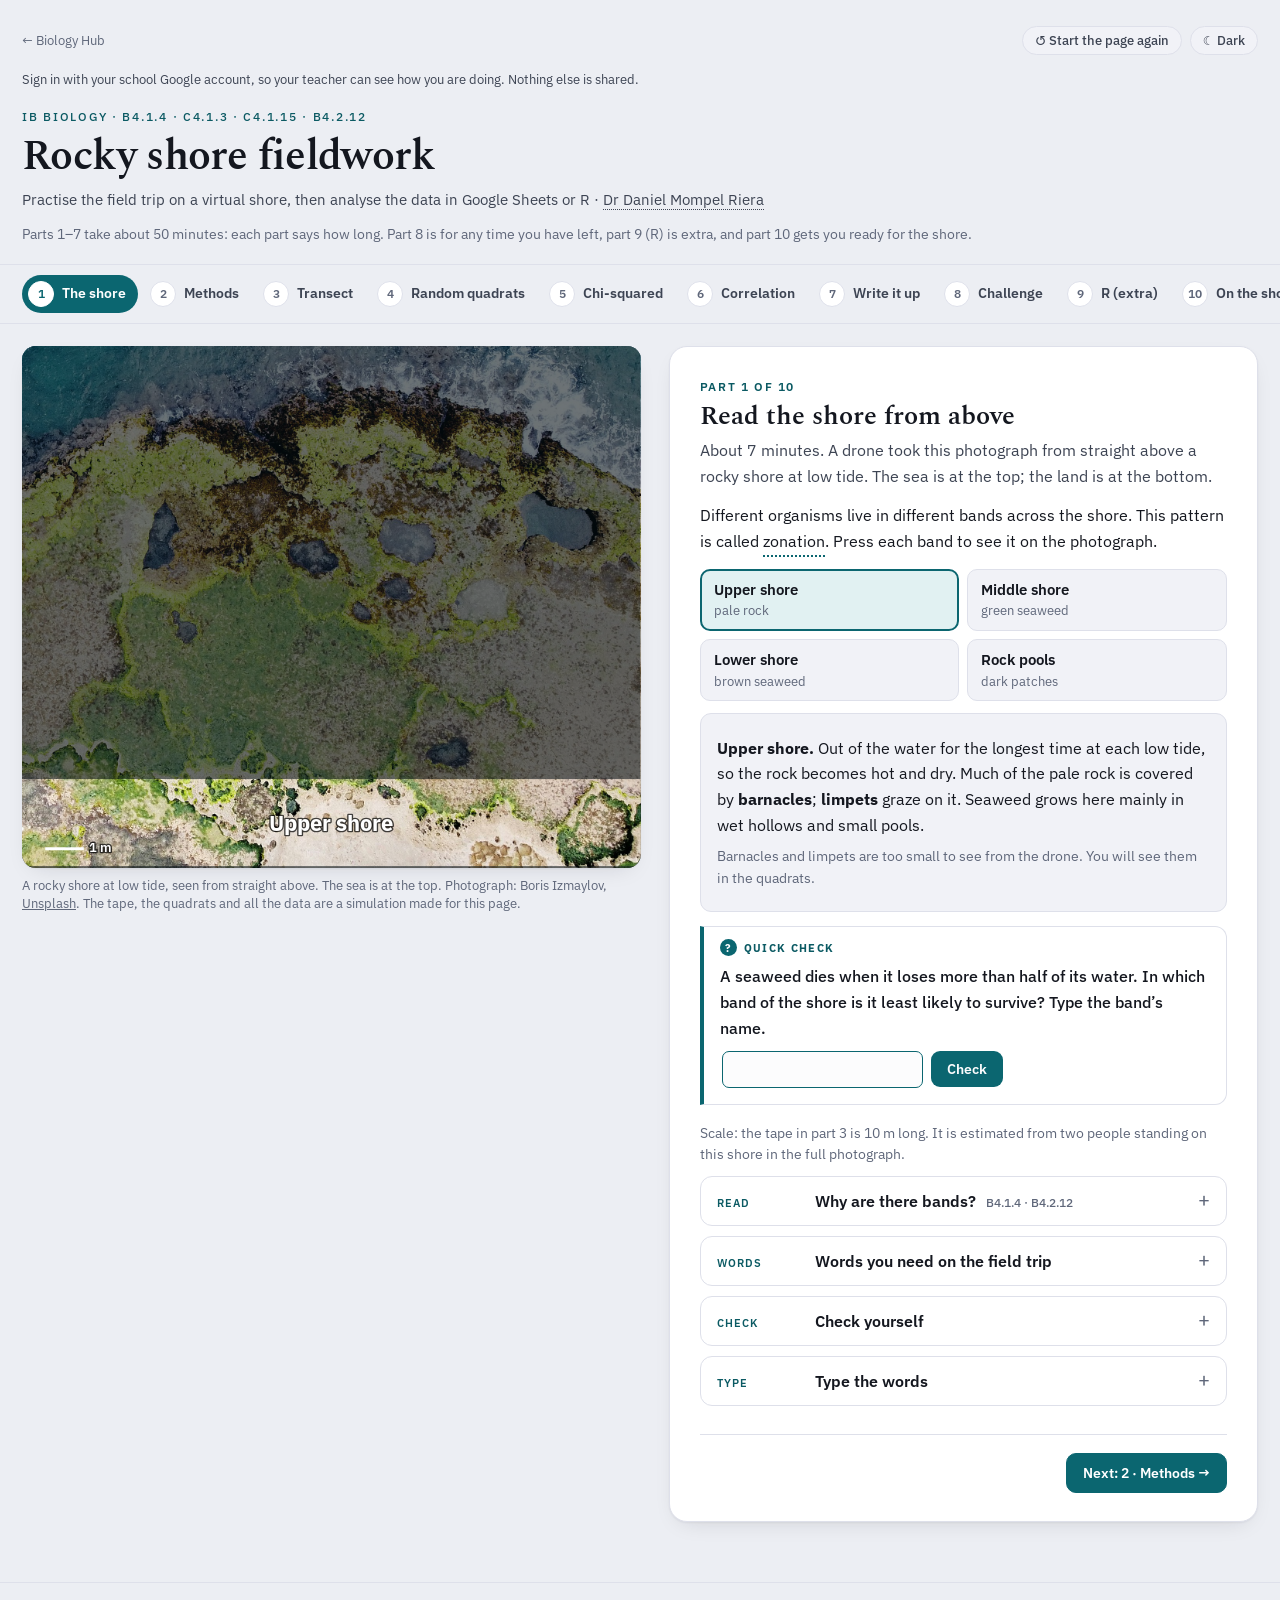
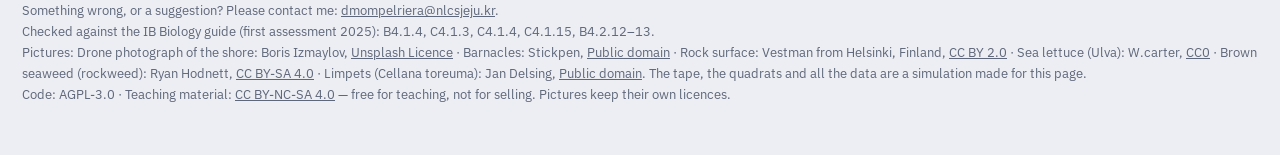
==== index.html @ 5e7e1122 "The laptop layout: part tabs on top, a quick check after each piece of theory, every part's results " ====
<!doctype html>
<html lang="en">
<head>
<meta charset="utf-8">
<meta name="viewport" content="width=device-width, initial-scale=1">
<meta name="author" content="Dr Daniel Mompel Riera">
<meta name="description" content="Rocky shore fieldwork for IB Biology: transects, quadrats, percentage cover, chi-squared and correlation, practised on a virtual shore, then done in Google Sheets or R.">
<title>Rocky shore fieldwork · IB Biology</title>
<link rel="preconnect" href="https://fonts.googleapis.com">
<link rel="preconnect" href="https://fonts.gstatic.com" crossorigin>
<link rel="stylesheet" href="https://fonts.googleapis.com/css2?family=IBM+Plex+Mono:wght@400;500&family=IBM+Plex+Sans:wght@400;500;600;700&family=Spectral:ital,wght@0,600;1,400&display=swap">
<link rel="stylesheet" href="css/app.css?v=22">
<!-- Bright or dark: the reader's choice for the whole site (biology.theme), else the computer's setting. Set before
     the first paint so the page never flashes the other version. -->
<script>(function () { try { var t = localStorage.getItem('biology.theme'); if (t === 'light' || t === 'dark') document.documentElement.setAttribute('data-theme', t); } catch (e) {} })();</script>
</head>
<body>
<div class="top">
  <div class="upbar"><a class="up" href="https://nlcsbiology.com/biology-hub/">← Biology Hub</a><span class="upbtns"><button class="themebtn" id="btnRestart" type="button" aria-label="Start the whole page again">↺ Start <span class="lg">the page </span>again</button><button class="themebtn" id="btnTheme" type="button" hidden></button></span></div>
  <div class="lessonbar" id="lessonBar" hidden></div>
  <div class="eyebrow">IB Biology · B4.1.4 · C4.1.3 · C4.1.15 · B4.2.12</div>
  <h1>Rocky shore fieldwork</h1>
  <p class="by">Practise the field trip on a virtual shore, then analyse the data in Google Sheets or R · <a class="by-me" href="https://github.com/Mompel226" target="_blank" rel="noopener">Dr Daniel Mompel Riera</a></p>
  <p class="note">Parts 1–7 take about 50 minutes: each part says how long. Part 8 is for any time you have left, part 9 (R) is extra, and part 10 gets you ready for the shore.</p>
</div>

<nav class="partbar" id="partbar" aria-label="Parts of the practical">
  <div class="tabs" role="tablist">
    <button role="tab" id="tab-1" aria-controls="part-1" aria-selected="true"><span class="n">1</span>The shore</button>
    <button role="tab" id="tab-2" aria-controls="part-2" aria-selected="false"><span class="n">2</span>Methods</button>
    <button role="tab" id="tab-3" aria-controls="part-3" aria-selected="false"><span class="n">3</span>Transect</button>
    <button role="tab" id="tab-4" aria-controls="part-4" aria-selected="false"><span class="n">4</span>Random quadrats</button>
    <button role="tab" id="tab-5" aria-controls="part-5" aria-selected="false"><span class="n">5</span>Chi-squared</button>
    <button role="tab" id="tab-6" aria-controls="part-6" aria-selected="false"><span class="n">6</span>Correlation</button>
    <button role="tab" id="tab-7" aria-controls="part-7" aria-selected="false"><span class="n">7</span>Write it up</button>
    <button role="tab" id="tab-8" aria-controls="part-8" aria-selected="false"><span class="n">8</span>Challenge</button>
    <button role="tab" id="tab-9" aria-controls="part-9" aria-selected="false"><span class="n">9</span>R (extra)</button>
    <button role="tab" id="tab-10" aria-controls="part-10" aria-selected="false"><span class="n">10</span>On the shore</button>
  </div>
</nav>

<div class="layout">
  <figure class="stage">
    <div class="photo" id="photo">
      <img src="img/shore.jpg" width="1600" height="1350" alt="A rocky shore at low tide photographed from straight above by a drone. The sea is at the top. Below it, a band of brown and bright green seaweed with dark rock pools, then a wide area of green seaweed and pale rock, then pale rock with small pools at the bottom.">
      <svg class="ov" id="ov" viewBox="0 0 1600 1350" aria-hidden="false" role="group" aria-label="Drawing on the photograph"></svg>
    </div>
    <figcaption id="cap">A rocky shore at low tide, seen from straight above. The sea is at the top. Photograph: Boris Izmaylov, <a href="https://unsplash.com/photos/vibrant-blue-ocean-meets-a-rocky-moss-covered-coastline-UFHcOip6GJA" target="_blank" rel="noopener">Unsplash</a>. The tape, the quadrats and all the data are a simulation made for this page.</figcaption>
  </figure>

  <main class="panel" id="panel">

    <!-- 1 ------------------------------------------------------------------ -->
    <section class="part open" id="part-1" role="tabpanel" aria-labelledby="tab-1" data-mode="zones" data-pin>
      <h2>Read the shore from above</h2>
      <p class="sub">About 7 minutes. A drone took this photograph from straight above a rocky shore at low tide. The sea is at the top; the land is at the bottom.</p>
      <p>Different organisms live in different bands across the shore. This pattern is called <button class="term" data-t="zonation">zonation</button>. Press each band to see it on the photograph.</p>
      <div class="choices" id="zone-choices">
        <button data-zone="upper" aria-pressed="true">Upper shore<small>pale rock</small></button>
        <button data-zone="middle" aria-pressed="false">Middle shore<small>green seaweed</small></button>
        <button data-zone="lower" aria-pressed="false">Lower shore<small>brown seaweed</small></button>
        <button data-zone="pools" aria-pressed="false">Rock pools<small>dark patches</small></button>
      </div>
      <div class="box choice-text" id="zone-text" aria-live="polite"></div>
      <div data-qc="p1-qc-1"></div>

      <p class="note">Scale: the tape in part 3 is 10 m long. It is estimated from two people standing on this shore in the full photograph.</p>

      <details class="fold"><summary><span class="fk">Read</span><span class="ft">Why are there bands? <small>B4.1.4 · B4.2.12</small></span></summary><div class="fold-in">
        <p>Each species has a <button class="term" data-t="tolerance">range of tolerance</button> for each <button class="term" data-t="abiotic">abiotic variable</button>. On a shore the main abiotic variable is the time out of the water. Higher on the shore, the rock is out of the water for longer at each low tide, so it becomes <u>hotter and drier</u>.</p>
        <p>The <u>upper limit</u> of a species on the shore is often set by an abiotic variable, such as drying out (desiccation). Its <u>lower limit</u> is often set by <button class="term" data-t="biotic">biotic interactions</button>: <button class="term" data-t="competition">interspecific competition</button>, grazing or predation.</p>
        <p>So the band where a species lives shows its <button class="term" data-t="realized">realized niche</button>. With no competitors, grazers or predators it could often live in a wider band: its <button class="term" data-t="fundamental">fundamental niche</button>. In a famous experiment on a Scottish shore, Connell (1961) removed one barnacle species (<i>Balanus</i>); another barnacle (<i>Chthamalus</i>) then lived lower on the shore than before.</p>
        <div data-qc="p1-qc-2"></div>
      </div></details>
      <details class="fold"><summary><span class="fk">Words</span><span class="ft">Words you need on the field trip</span></summary><div class="fold-in">
        <p class="note">Press a word to open its meaning.</p>
      <div class="words">
        <button class="term" data-t="transect">transect</button>
        <button class="term" data-t="quadrat">quadrat</button>
        <button class="term" data-t="sessile">sessile</button>
        <button class="term" data-t="motile">motile</button>
        <button class="term" data-t="cover">percentage cover</button>
        <button class="term" data-t="abundance">abundance</button>
        <button class="term" data-t="abiotic">abiotic variable</button>
        <button class="term" data-t="biotic">biotic interaction</button>
        <button class="term" data-t="tolerance">range of tolerance</button>
        <button class="term" data-t="zonation">zonation</button>
        <button class="term" data-t="fundamental">fundamental niche</button>
        <button class="term" data-t="realized">realized niche</button>
        <button class="term" data-t="competition">interspecific competition</button>
        <button class="term" data-t="association">association</button>
        <button class="term" data-t="correlation">correlation</button>
        <button class="term" data-t="null">null hypothesis</button>
        <button class="term" data-t="gradient">gradient</button>
        <button class="term" data-t="bias">bias</button>
        <button class="term" data-t="significant">significant</button>
        <button class="term" data-t="critical">critical value</button>
        <button class="term" data-t="sd">standard deviation</button>
        <button class="term" data-t="density">density</button>
        <button class="term" data-t="exclusion">competitive exclusion</button>
      </div>
      </div></details>
      <details class="fold"><summary><span class="fk">Check</span><span class="ft">Check yourself</span></summary><div class="fold-in">
        <div class="quiz" data-quiz="q1"></div>
      </div></details>
      <details class="fold"><summary><span class="fk">Type</span><span class="ft">Type the words</span></summary><div class="fold-in">
        <div class="practice" data-p="match1"></div>
      </div></details>
    </section>

    <!-- 2 ------------------------------------------------------------------ -->
    <section class="part" id="part-2" role="tabpanel" aria-labelledby="tab-2" data-mode="method" data-pin>
      <h2>Choose a sampling method</h2>
      <p class="sub">About 7 minutes. You cannot count every organism on a shore, so you take samples. Press each method to see it on the photograph.</p>
      <div class="choices" id="method-choices">
        <button data-m="line" aria-pressed="true">Line transect<small>a tape, points along it</small></button>
        <button data-m="cont" aria-pressed="false">Belt transect: continuous<small>quadrats side by side</small></button>
        <button data-m="inter" aria-pressed="false">Belt transect: interrupted<small>a quadrat every 1 m</small></button>
        <button data-m="random" aria-pressed="false">Random quadrats<small>random positions in one area</small></button>
      </div>
      <div class="box choice-text" id="method-text" aria-live="polite"></div>
      <div data-qc="p2-qc-1"></div>

      <details class="fold"><summary><span class="fk">Read</span><span class="ft">Transect or random quadrats?</span></summary><div class="fold-in">
        <p><b>Along a <button class="term" data-t="gradient">gradient</button></b> (from the sea to the land, conditions change): use a <u>transect</u>. This is systematic sampling: the positions follow a rule.</p>
        <p><b>Inside one zone</b> (conditions about the same everywhere): use <u>random quadrats</u>. Random positions avoid <button class="term" data-t="bias">bias</button>: you do not choose the "interesting" spots.</p>
      </div></details>
      <details class="fold"><summary><span class="fk">Read</span><span class="ft">Which organisms can you sample with a quadrat?</span></summary><div class="fold-in">
        <p>Quadrats work for <button class="term" data-t="sessile">sessile</button> organisms, which stay fixed to the rock: barnacles and seaweeds. They also work for slow-moving animals at low tide: limpets clamp to the rock until the sea returns.</p>
        <p>Crabs, shrimps and fish move away from you. Estimate the size of a population of <button class="term" data-t="motile">motile</button> animals with capture–mark–release–recapture and the Lincoln index (C4.1.4).</p>
        <div data-qc="p2-qc-2"></div>
      </div></details>
      <details class="fold"><summary><span class="fk">Read</span><span class="ft">Percentage cover or a count?</span></summary><div class="fold-in">
        <p><b><button class="term" data-t="cover">Percentage cover</button></b>: for organisms you cannot count one by one, such as a sheet of seaweed or a crowd of barnacles.</p>
        <p><b>A count</b> (the <button class="term" data-t="abundance">abundance</button>): for individuals you can see separately, such as limpets.</p>
        <p class="note">Some field guides use the ACFOR scale (abundant, common, frequent, occasional, rare). These are ranks, not measurements.</p>
      </div></details>
      <details class="fold"><summary><span class="fk">Check</span><span class="ft">Check yourself</span></summary><div class="fold-in">
        <div class="quiz" data-quiz="q2"></div>
      </div></details>
      <details class="fold"><summary><span class="fk">Type</span><span class="ft">Fill the gaps</span></summary><div class="fold-in">
        <div class="practice" data-p="gap2"></div>
      </div></details>
    </section>

    <!-- 3 ------------------------------------------------------------------ -->
    <section class="part" id="part-3" role="tabpanel" aria-labelledby="tab-3" data-mode="transect" data-pin>
      <h2>Record the transect</h2>
      <p class="sub">About 10 minutes. An interrupted belt transect: 11 quadrats, 1 m apart, from the top of the shore (0 m) to near the sea (10 m). <u>Estimate at least four quadrats yourself</u> (for example 0, 3, 7 and 10 m), then press <b>Fill the empty rows with our counts</b>.</p>
      <ol>
        <li>Press a quadrat's number: beside the yellow tape on the photograph, or in the row below. Its quadrat opens.</li>
        <li>Estimate the percentage cover of each species. The quadrat is 0.5 m × 0.5 m and divided into 100 small squares. <u>Count the squares that are at least half covered</u>: each one is 1 %.</li>
        <li>Press <b>Lift the seaweed</b>. Barnacles and limpets often live under seaweed. Estimate the barnacle cover and count the limpets with the seaweed lifted.</li>
        <li>The rock temperature is read from a temperature probe on the rock.</li>
      </ol>
      <div data-qc="p3-qc-1"></div>
      <div class="qpick" id="t-pick" role="group" aria-label="Open a quadrat"></div>
      <div class="box amber">
        <div class="k">Two things that surprise people</div>
        <p>The covers in one quadrat can add up to <u>more than 100 %</u>: seaweed lies on top of barnacles.</p>
        <p>Two people estimating the same quadrat often differ by 5–10 %. On the shore, the same person should estimate the cover in every quadrat, so that the estimates are consistent.</p>
      </div>
      <div data-qc="p3-qc-2"></div>
      <div class="tablewrap"><table class="data" id="t-table"></table></div>
      <button class="btn" id="t-copy">Copy the table for Google Sheets</button>
      <button class="btn ghost" id="t-csv">Download as CSV</button>
      <button class="btn ghost" id="t-fill">Fill the empty rows with our counts</button>
      <button class="btn ghost" id="t-clear">Clear my data</button>
      <p class="note" id="t-msg" aria-live="polite"></p>
      <p class="note">Your entries stay in this browser only. Nothing is sent anywhere.</p>
    </section>

    <!-- 4 ------------------------------------------------------------------ -->
    <section class="part" id="part-4" role="tabpanel" aria-labelledby="tab-4" data-mode="random" data-pin>
      <h2>Random quadrats in one area</h2>
      <p class="sub">About 5 minutes. The red square on the photograph is a 5 m × 5 m area inside the middle shore. Sample it with 30 random quadrats, and record whether limpets and sea lettuce are present in each one. <u>Record at least ten yourself</u>, then press <b>Fill the rest with our records</b>.</p>
      <div class="box">
        <div class="k">How to choose a random position</div>
        <p>The area is a grid of 10 × 10 squares, each 0.5 m × 0.5 m. Two random numbers from 0 to 9 give one square: the first counts across, the second counts down. In Google Sheets, <kbd>=RANDBETWEEN(0,9)</kbd> gives a random whole number from 0 to 9. If a square appears twice, or more than half of it is in a rock pool, take new numbers.</p>
      </div>
      <div data-qc="p4-qc-1"></div>
      <p><button class="btn" id="r-next">Next random quadrat</button> <button class="btn ghost" id="r-fill">Fill the rest with our records</button> <button class="btn ghost" id="r-clear">Start again</button></p>
      <p id="r-status" aria-live="polite"></p>
      <h3>Number of quadrats in each group</h3>
      <div class="tablewrap"><table class="data" id="r-two"></table></div>
      <p class="note">For chi-squared you only need to know whether each species is in the quadrat or not. Present and absent are categories, so the test counts categories: it is not about how many limpets there are.</p>
      <button class="btn ghost" id="r-csv">Download all 30 quadrats as CSV</button>
      <details class="box"><summary>All the quadrats you have recorded</summary><div class="tablewrap"><table class="data" id="r-table"></table></div></details>
    </section>

    <!-- 5 ------------------------------------------------------------------ -->
    <section class="part" id="part-5" role="tabpanel" aria-labelledby="tab-5" data-mode="chi" data-pin>
      <h2>Test for an association: chi-squared</h2>
      <p class="sub">About 7 minutes. C4.1.15 · Are limpets and sea lettuce found together more often, or less often, than chance would give?</p>
      <p class="note" id="c-source"></p>
      <div class="catkey" id="c-key" aria-label="Colours on the photograph"></div>
      <div class="steps" id="c-steps"></div>
      <div class="stepbody" id="c-body" aria-live="polite"></div>
      <p><button class="btn ghost" id="c-prev">Back</button> <button class="btn" id="c-next">Next step</button></p>
    </section>

    <!-- 6 ------------------------------------------------------------------ -->
    <section class="part" id="part-6" role="tabpanel" aria-labelledby="tab-6" data-mode="corr" data-pin>
      <h2>Correlate a species with an abiotic variable</h2>
      <p class="sub">About 7 minutes. B4.1.4 · Does the percentage cover of a species change with the rock temperature along the transect?</p>
      <p class="note" id="k-source"></p>
      <div class="choices" id="k-choices">
        <button data-sp="barn" aria-pressed="true">Barnacles</button>
        <button data-sp="brown" aria-pressed="false">Brown seaweed</button>
        <button data-sp="green" aria-pressed="false">Sea lettuce</button>
        <button data-sp="limp" aria-pressed="false">Limpets</button>
      </div>
      <svg class="chart" id="k-chart" viewBox="0 0 560 340" role="img" aria-label="Scatter graph"></svg>
      <div class="box" id="k-text" aria-live="polite"></div>
      <div data-qc="p6-qc-1"></div>
      <h3>The whole transect: a kite diagram</h3>
      <svg class="chart" id="kite" viewBox="0 0 560 300" role="img" aria-label="Kite diagram of the transect"></svg>
      <p class="note">The width of each kite at a distance shows the percentage cover there. The bar at the right shows 100&nbsp;%.</p>
      <div data-qc="p6-qc-2"></div>
      <details class="fold"><summary><span class="fk">Sheets</span><span class="ft">Do it in Google Sheets</span></summary><div class="fold-in">
        <ol>
          <li>Paste your transect table (part 3, <b>Copy the table for Google Sheets</b>) into cell A1 of a new sheet.</li>
          <li>Select the temperature column and one species column. Hold <kbd>Ctrl</kbd> (<kbd>⌘</kbd> on a Mac) to select two columns that are not next to each other.</li>
          <li><b>Insert ▸ Chart</b>. In the Chart editor, <b>Setup ▸ Chart type ▸ Scatter chart</b>. The abiotic variable must be on the x-axis.</li>
          <li><b>Customise ▸ Series</b>: tick <b>Trendline</b>, set <b>Label</b> to <b>Use equation</b>, and tick <b>Show R²</b>.</li>
          <li>In an empty cell type <kbd>=CORREL(B2:B12, C2:C12)</kbd>. Change the ranges to your two columns. This gives Pearson's r.</li>
          <li>Compare the size of r (ignore the sign) with the critical value for your number of quadrats in the table below.</li>
        </ol>
        <p class="note">If your Google account is in Korean, the menus are in Korean: 삽입 ▸ 차트; 차트 유형 ▸ 분산형 차트; 맞춤설정 ▸ 계열 ▸ 추세선. The function names (CORREL, CHISQ.TEST) stay in English.</p>
      </div></details>
      <details class="fold"><summary><span class="fk">Table</span><span class="ft">Critical values of Pearson's r</span></summary><div class="fold-in">
      <div class="tablewrap"><table class="data" id="crit-r"></table></div>
      <p class="note">Critical values of Pearson's r at p = 0.05 (two-tailed). If your r is further from 0 than the critical value, the correlation is significant.</p>
      </div></details>
    </section>

    <!-- 7 ------------------------------------------------------------------ -->
    <section class="part" id="part-7" role="tabpanel" aria-labelledby="tab-7" data-mode="write">
      <h2>Write about your data</h2>
      <p class="sub">About 10 minutes. Exam answers about data use the same sentence patterns again and again. Type the missing word or number in each gap, then press <b>Check</b>. Spelling counts. The numbers come from your tables in parts 3 and 4.</p>
      <div class="practice" data-p="frames"></div>
      <div class="practice" data-p="write"></div>
      <details class="fold"><summary><span class="fk">Words</span><span class="ft">Useful words for data</span></summary><div class="fold-in">
        <ul>
          <li><b>Trend:</b> increases, decreases, rises steeply, falls gradually, stays constant, reaches a peak at …</li>
          <li><b>Strength:</b> a strong / moderate / weak positive / negative correlation; no correlation</li>
          <li><b>Comparing:</b> higher than, lower than, whereas, both, similarly, in contrast</li>
          <li><b>Evidence:</b> r = …, p &lt; 0.05, χ² = … (greater than the critical value of …)</li>
          <li><b>Careful claims:</b> suggests, may, is associated with, is correlated with (not "proves")</li>
        </ul>
      </div></details>
    </section>

    <!-- 8 ------------------------------------------------------------------ -->
    <section class="part" id="part-8" role="tabpanel" aria-labelledby="tab-8" data-mode="counts" data-pin>
      <h2>Challenge</h2>
      <p class="sub">For any time you have left, and for anyone who wants a harder challenge. Use a calculator or Google Sheets. Give numbers to the precision asked.</p>
      <p>On the shore, your team also counted the limpets in each of the 30 random quadrats:</p>
      <p class="formula" id="limp-list"></p>
      <div class="practice" data-p="challenge"></div>
    </section>

    <!-- 9 ------------------------------------------------------------------ -->
    <section class="part" id="part-9" role="tabpanel" aria-labelledby="tab-9" data-mode="transect">
      <h2>Extra: the same analysis in R</h2>
      <p class="sub">For when you have finished parts 1–8. R is the free program many biologists use for their data. Follow the steps in RStudio, or in your browser on Learn R.</p>
      <div class="box ib"><div class="k">No RStudio on your laptop?</div><p><a href="https://nlcsbiology.com/learn-r/ib.html">Learn R · Statistics in R</a> runs real R in your browser. Its chi-squared and correlation stages use the same commands as below.</p></div>
      <div class="practice" data-p="rsteps"></div>
      <div data-qc="p9-qc-1"></div>
      <a class="card" href="downloads/fieldwork.R" download><div class="t">fieldwork.R: every step in one file</div><div class="d">Save it in the same folder as your two CSV files (parts 3 and 4). In RStudio: Session ▸ Set Working Directory ▸ To Source File Location, then press Source. With no CSV files, it uses this page's data.</div></a>
    </section>

    <!-- 10 ----------------------------------------------------------------- -->
    <section class="part" id="part-10" role="tabpanel" aria-labelledby="tab-10" data-mode="transect">
      <h2>Get ready for the shore</h2>
      <p class="sub">Your teacher gives you real IB questions on transects and chi-squared to answer on paper, and then their IB mark scheme to mark your answers.</p>
      <a class="card" href="downloads/fieldwork-recording-sheet.docx" download><div class="t">The recording sheet (Word)</div><div class="d">For the shore: one row for each quadrat, with the time, the rock temperature and each species. Print it, or copy its columns into your notebook.</div></a>
      <a class="card" href="downloads/fieldwork-workbook.xlsx" download><div class="t">The workbook (opens in Google Sheets)</div><div class="d">Upload it to Google Drive and open it with Google Sheets. Yellow cells are for your data; chi-squared, r and R² are calculated for you, and every formula is shown so you can build it yourself.</div></a>
      <h3>On the shore, step by step</h3>
      <ol class="field">
        <li><b>Lay the tape.</b> Start where the first barnacles are, at the top of the shore: this is 0&nbsp;m. Lay the tape in a straight line down the shore, at right angles to the water’s edge.</li>
        <li><b>Start at the bottom.</b> At low tide, record the quadrat nearest the water first, then move up the shore. The rising tide covers the lower shore first.</li>
        <li><b>Place the quadrat.</b> Put one corner of the quadrat on the mark on the tape, always on the same side of the tape. Photograph it from straight above.</li>
        <li><b>Estimate the cover.</b> For each species, count the small squares that are at least half covered: each one is 1&nbsp;%. Then lift the seaweed gently, estimate the barnacle cover, count the limpets, and return the seaweed to its place.</li>
        <li><b>Measure the abiotic variable.</b> One person measures the rock temperature at every quadrat in one quick walk along the tape, so that all the readings are taken within about 10 minutes. Hold the probe on the rock for 30 seconds before you read it, and record the time.</li>
        <li><b>A species you do not know?</b> Photograph it and give it a working name, for example “red crust”. Use the same name all day, and identify it later.</li>
        <li><b>Random quadrats.</b> Lay two tapes at right angles along two edges of the area. Two random numbers give the distance along each tape.</li>
        <li><b>Before you leave the shore.</b> Check that every row of your sheet is complete. Your class pools its transects: several transects show how much the shore varies from place to place, so a conclusion about the whole shore is better supported.</li>
      </ol>
      <div data-qc="p10-qc-1"></div>
      <div data-qc="p10-qc-2"></div>
      <h3>Bring</h3>
      <ul class="check">
        <li>A tape measure (at least 10 m) and a 0.5 m × 0.5 m quadrat divided into 100 squares</li>
        <li>A temperature probe or thermometer, for the rock surface</li>
        <li>A pencil and the recording sheet in a plastic bag (paper gets wet), or a phone with Google Sheets</li>
        <li>A phone to photograph every quadrat: you can check your estimates later</li>
        <li>Shoes with a good grip, a hat, sun cream and water</li>
      </ul>
      <h3>Record</h3>
      <ul>
        <li>The distance along the tape for every quadrat, and the time.</li>
        <li>The percentage cover of each sessile species, and the number of limpets, with the seaweed lifted.</li>
        <li>The abiotic variable at every quadrat (rock temperature), with its unit. Measure every quadrat within a short time: the rock heats up during the low tide.</li>
        <li>Anything unusual: a rock pool, sand, a quadrat you could not reach.</li>
      </ul>
      <div class="box amber">
        <div class="k">Safety</div>
        <ul>
          <li>Check the tide time. Start as the tide goes out and finish before it comes back in.</li>
          <li>Wet rock and seaweed are slippery. Walk; do not run or jump between rocks.</li>
          <li>Never turn your back to the sea. Stay with your group and within sight of your teacher.</li>
        </ul>
      </div>
      <div class="box">
        <div class="k">Care for the shore</div>
        <p>Turn every rock back the way it was. Do not pull limpets off the rock: their muscle is easily damaged and they may not reattach. Leave every organism where you found it.</p>
      </div>
    </section>
  </main>
</div>

<dialog class="quad" id="quad" aria-labelledby="quad-title">
  <div class="quad-in">
    <div class="quad-img"><img id="quad-img" alt=""><span class="tag" id="quad-tag"></span></div>
    <div>
      <button class="close-x" id="quad-close" aria-label="Close">×</button>
      <h2 id="quad-title"></h2>
      <p class="note" id="quad-sub"></p>
      <p><button class="btn ghost" id="quad-lift" aria-pressed="false">Lift the seaweed</button></p>
      <form id="quad-form" autocomplete="off"></form>
      <p id="quad-msg" aria-live="polite"></p>
      <p><button class="btn" id="quad-check">Check</button> <button class="btn ghost" id="quad-nextq">Next quadrat</button></p>
    </div>
  </div>
</dialog>

<footer>
  Something wrong, or a suggestion? Please contact me: <a href="mailto:dmompelriera@nlcsjeju.kr">dmompelriera@nlcsjeju.kr</a>.<br>
  Checked against the IB Biology guide (first assessment 2025): B4.1.4, C4.1.3, C4.1.4, C4.1.15, B4.2.12–13.<br>
  Pictures: <span id="credits"></span>. The tape, the quadrats and all the data are a simulation made for this page.<br>
  Code: AGPL-3.0 · Teaching material: <a href="https://creativecommons.org/licenses/by-nc-sa/4.0/">CC BY-NC-SA 4.0</a> — free for teaching, not for selling. Pictures keep their own licences.
</footer>

<script src="https://accounts.google.com/gsi/client?hl=en-GB" async defer></script>
<script src="js/config.js?v=22"></script>
<script src="js/signin.js?v=22"></script>
<script src="js/lesson.js?v=22"></script>
<script src="js/shore-data.js?v=22"></script>
<script src="js/app.js?v=22"></script>
<script src="js/practice.js?v=22"></script>
</body>
</html>
---- css/app.css ----
/* Rocky shore fieldwork · IB Biology · the practical page.
   Colour tokens in both versions (bright and dark); nothing writes a colour of its own. */
:root{
  --ink:#14171F; --ink2:#3D4453; --ink3:#5F677A;
  --paper:#FCFCFD; --surface:#F1F2F7; --rule:#DEE0EA; --page:#ECEEF3; --sheet:#FFFFFF;
  --sea:#0B6670; --sea-soft:#E1F1F2; --sea-ink:#0B5A63;
  --amber:#8F5310; --amber-soft:#FDF3E3; --amber-edge:#E8B473;
  --ok:#1D7A45; --ok-soft:#E3F4EA; --bad:#B42318; --bad-soft:#FDECEA;
  --barn:#6B6B6B; --green:#3E8E1E; --brown:#8A5A12; --limp:#B4472A; --temp:#B42318;
  --ib:#2E3A8C; --ib-soft:#E7E9F7;
  --serif:Spectral,Georgia,serif;
  --sans:"IBM Plex Sans",ui-sans-serif,system-ui,sans-serif;
  --mono:"IBM Plex Mono",ui-monospace,Menlo,monospace;
  --shadow:0 1px 2px rgba(20,23,31,.05),0 8px 24px -12px rgba(20,23,31,.18);
  color-scheme:light;
}
@media (prefers-color-scheme:dark){
  :root:not([data-theme="light"]){
    --ink:#E9EBF2; --ink2:#B4BACB; --ink3:#9AA2B6;
    --paper:#111319; --surface:#1A1D26; --rule:#2C303C; --page:#0B0D12; --sheet:#151820;
    --sea:#5FC2C9; --sea-soft:#0F2A2D; --sea-ink:#8ED8DD;
    --amber:#E8B473; --amber-soft:#2A2114; --amber-edge:#7A5A2A;
    --ok:#5FD08F; --ok-soft:#10261A; --bad:#FF8A80; --bad-soft:#2B1312;
    --barn:#C9C9C9; --green:#8FD16B; --brown:#E0A95B; --limp:#F0957C; --temp:#FF8A80;
    --ib:#9EA9F0; --ib-soft:#1D2240;
    --shadow:0 1px 2px rgba(0,0,0,.4),0 8px 24px -12px rgba(0,0,0,.6);
    color-scheme:dark;
  }
}
:root[data-theme="dark"]{
  --ink:#E9EBF2; --ink2:#B4BACB; --ink3:#9AA2B6;
  --paper:#111319; --surface:#1A1D26; --rule:#2C303C; --page:#0B0D12; --sheet:#151820;
  --sea:#5FC2C9; --sea-soft:#0F2A2D; --sea-ink:#8ED8DD;
  --amber:#E8B473; --amber-soft:#2A2114; --amber-edge:#7A5A2A;
  --ok:#5FD08F; --ok-soft:#10261A; --bad:#FF8A80; --bad-soft:#2B1312;
  --barn:#C9C9C9; --green:#8FD16B; --brown:#E0A95B; --limp:#F0957C; --temp:#FF8A80;
  --ib:#9EA9F0; --ib-soft:#1D2240;
  --shadow:0 1px 2px rgba(0,0,0,.4),0 8px 24px -12px rgba(0,0,0,.6);
  color-scheme:dark;
}
*{box-sizing:border-box}
html{scroll-behavior:smooth}
body{margin:0;background:var(--page);color:var(--ink);font-family:var(--sans);font-size:16px;line-height:1.6;-webkit-font-smoothing:antialiased}
a{color:var(--sea-ink)}
.top{max-width:1360px;margin:0 auto;padding:26px 22px 0}
.lessonbar{display:flex;flex-wrap:wrap;align-items:center;gap:6px 12px;margin:-4px 0 14px;font-size:13px;color:var(--ink2)}
.lessonbar[hidden]{display:none}
.lesson__who{font-weight:600;color:var(--ink)}
.lesson__say.is-no{color:var(--bad)}
.lesson__t{font-weight:600}
.lesson__out{font:500 12.5px/1 var(--sans);color:var(--ink3);background:none;border:0;padding:0;text-decoration:underline;cursor:pointer}
.lesson__msg{flex-basis:100%;color:var(--amber)}
.lesson__g{display:inline-flex;min-height:32px;align-items:center}
.upbar{display:flex;justify-content:space-between;align-items:center;gap:12px;margin:0 0 14px}
.upbtns{display:flex;gap:8px;flex-wrap:wrap;justify-content:flex-end}
.themebtn{font:500 12.5px/1 var(--sans);color:var(--ink2);background:var(--surface);border:1px solid var(--rule);border-radius:100px;padding:7px 12px;cursor:pointer}
.themebtn:hover,.themebtn:focus-visible{color:var(--ink);border-color:var(--ink3)}
.up{display:inline-block;margin:0;font-size:12.5px;line-height:1;color:var(--ink3);text-decoration:none}
.up:hover,.up:focus-visible{color:var(--ink);text-decoration:underline}
.eyebrow{font:500 11.5px/1 var(--sans);letter-spacing:.15em;text-transform:uppercase;color:var(--sea-ink)}
h1{font-family:var(--serif);font-weight:600;font-size:clamp(1.9rem,4vw,2.6rem);line-height:1.1;letter-spacing:-.015em;margin:12px 0 0}
.by{margin:8px 0 0;font-size:14.5px;color:var(--ink2)}
.by-me{color:inherit;text-decoration:none;border-bottom:1px dotted currentColor}
.by-me:hover,.by-me:focus-visible{border-bottom-style:solid}

/* ---------- the parts as steps across the top: always in view, the one open stands out, the ones seen are ticked ---------- */
.partbar{position:sticky;top:0;z-index:30;margin-top:18px;background:color-mix(in srgb,var(--page) 88%,transparent);
  -webkit-backdrop-filter:saturate(1.4) blur(10px);backdrop-filter:saturate(1.4) blur(10px);border-bottom:1px solid var(--rule);border-top:1px solid var(--rule)}
.partbar .tabs{max-width:1360px;margin:0 auto;padding:10px 22px;display:flex;gap:6px;overflow-x:auto;scrollbar-width:none;scroll-padding:0 22px}
.partbar .tabs::-webkit-scrollbar{display:none}
.partbar .tabs button{flex:none;display:inline-flex;align-items:center;gap:8px;font:600 13.5px/1 var(--sans);color:var(--ink2);background:none;border:0;border-radius:100px;padding:6px 12px 6px 6px;cursor:pointer;white-space:nowrap}
.partbar .tabs .n{display:inline-grid;place-items:center;width:26px;height:26px;border-radius:50%;background:var(--sheet);border:1.5px solid var(--rule);font:600 12px/1 var(--sans);color:var(--ink3)}
.partbar .tabs button:hover{color:var(--ink)}
.partbar .tabs button:hover .n{border-color:var(--sea)}
.partbar .tabs button.seen .n{background:var(--sea-soft);border-color:var(--sea);color:var(--sea-ink)}
.partbar .tabs button[aria-selected="true"]{background:var(--sea);color:#fff}
.partbar .tabs button[aria-selected="true"] .n{background:#fff;border-color:#fff;color:var(--sea)}
:root[data-theme="dark"] .partbar .tabs button[aria-selected="true"]{color:#0B1D1F}
@media (prefers-color-scheme:dark){ :root:not([data-theme="light"]) .partbar .tabs button[aria-selected="true"]{color:#0B1D1F} }

/* ---------- the photograph (left, for the parts that use it) and the panel of the open part ---------- */
.layout{max-width:1360px;margin:22px auto 0;padding:0 22px 60px;display:grid;grid-template-columns:minmax(0,1.05fr) minmax(0,1fr);gap:28px;align-items:start}
.layout>*{min-width:0}
.layout.nophoto{grid-template-columns:minmax(0,1fr)}
.layout.nophoto .stage{display:none}
.layout.nophoto .panel{width:100%;max-width:940px;margin:0 auto}
.stage{position:sticky;top:calc(var(--bar-h,56px) + 16px);margin:0}
.photo{position:relative;border-radius:14px;overflow:hidden;box-shadow:var(--shadow);background:#123}
.photo img{display:block;width:100%;height:auto}
.photo svg{position:absolute;inset:0;width:100%;height:100%}
.stage figcaption{margin-top:8px;font-size:12.5px;color:var(--ink3);line-height:1.45}
.stage figcaption a{color:var(--ink3)}
.panel{background:var(--sheet);border:1px solid var(--rule);border-radius:18px;box-shadow:var(--shadow);padding:26px 30px 28px}
.part{scroll-margin-top:calc(var(--bar-h,56px) + var(--stage-h,0px) + 16px)}
.partno{font:600 11.5px/1 var(--sans);letter-spacing:.14em;text-transform:uppercase;color:var(--sea-ink);margin:0 0 8px}
.partnav{display:flex;justify-content:space-between;align-items:center;gap:10px;flex-wrap:wrap;margin-top:28px;padding-top:18px;border-top:1px solid var(--rule)}
.partnav button{font:600 14px/1.2 var(--sans);border-radius:10px;padding:11px 16px;cursor:pointer}
.partnav .back{color:var(--ink2);background:none;border:1px solid var(--rule)}
.partnav .next{margin-left:auto;color:#fff;background:var(--sea);border:1px solid var(--sea)}
:root[data-theme="dark"] .partnav .next{color:#0B1D1F}
@media (prefers-color-scheme:dark){ :root:not([data-theme="light"]) .partnav .next{color:#0B1D1F} }
.partnav button:hover,.partnav button:focus-visible{filter:brightness(1.08)}

/* overlay drawing (photo coordinates 1600 x 1350) */
.ov text{font-family:var(--sans);paint-order:stroke;stroke:rgba(0,0,0,.72);stroke-width:7px;stroke-linejoin:round}
.ov .lab{fill:#fff;font-size:40px;font-weight:600}
.ov .lab.big{font-size:58px;font-weight:700}
.ov .lab-s{fill:#fff;font-size:34px;font-weight:600}
.ov .lab-xs{fill:#fff;font-size:24px;font-weight:600}
.ov .tape{stroke:#FFD43B;stroke-width:9;stroke-linecap:round}
.ov .tape-edge{stroke:rgba(0,0,0,.55);stroke-width:15;stroke-linecap:round}
.ov .q{fill:rgba(255,255,255,.12);stroke:#fff;stroke-width:5}
.ov .q.on{fill:rgba(255,212,59,.35);stroke:#FFD43B;stroke-width:7}
.ov .q.done{fill:rgba(31,160,90,.35);stroke:#7CF2AE}
.ov .stn{cursor:pointer}
.ov .stn circle{fill:#fff;stroke:#0B2B2F;stroke-width:5}
.ov .stn text{fill:#0B2B2F;stroke:none;font-size:30px;font-weight:700;text-anchor:middle;dominant-baseline:central}
.ov .stn.done circle{fill:#7CF2AE}
.ov .stn:hover circle,.ov .stn:focus-visible circle{fill:#FFD43B}
.ov .stn:focus{outline:none}
.ov .leader{stroke:#fff;stroke-width:4}
.ov .zone{fill:none;stroke:#fff;stroke-width:4;stroke-dasharray:14 10}
.ov .area{fill:none;stroke:#FF6B6B;stroke-width:7}
.ov .cell{fill:none;stroke:rgba(255,255,255,.45);stroke-width:2}
.ov .cell.pick{fill:rgba(255,212,59,.45);stroke:#FFD43B;stroke-width:4}
.ov .cell.seen{fill:rgba(124,242,174,.35);stroke:#7CF2AE;stroke-width:3}
.ov .pt{fill:#FFD43B;stroke:#0B2B2F;stroke-width:3}
.ov .scale{stroke:#fff;stroke-width:8}
.ov .zline{stroke:#fff;stroke-width:4;stroke-dasharray:18 12;opacity:.85}
/* the random area, zoomed in (parts 4, 5 and 8): about twice as large, so the words are smaller in the viewBox */
.ov .catcell{fill-opacity:.62;stroke-width:3}
.ov .lab-cat,.ov .lab-cnt,.ov .lab-pool{text-anchor:middle;dominant-baseline:central;font-weight:700;fill:#fff;stroke:rgba(0,0,0,.6);stroke-width:5px;paint-order:stroke}
.ov .lab-cat{font-size:17px}
.ov .lab-cat.dark{fill:#1F2937;stroke:rgba(255,255,255,.7)}
.ov .cntcell{fill:rgba(255,255,255,.14);stroke:rgba(255,255,255,.55);stroke-width:2}
.ov .cntcell.some{fill:rgba(255,212,59,.42);stroke:#FFD43B;stroke-width:3}
.ov .lab-cnt{font-size:24px}
.ov .lab-cnt.zero{fill:rgba(255,255,255,.75);font-weight:500}
.ov .lab-pool{font-size:14px;font-weight:600;fill:#BFE9FF}
.ov.zoomed .lab{font-size:28px}
.ov.zoomed .lab.big{font-size:36px}
.ov.zoomed .lab-s{font-size:22px}
.ov.zoomed .lab-xs{font-size:18px}
.ov.zoomed text{stroke-width:5px}
.ov.zoomed .scale{stroke-width:6}

/* ---------- parts: one open at a time ---------- */
.part{display:none}
.part.open{display:block}
.part h2{font-family:var(--serif);font-weight:600;font-size:1.65rem;line-height:1.2;margin:0 0 6px}
.part .sub{margin:0 0 14px;color:var(--ink2)}
.part h3{font:700 15px/1.3 var(--sans);margin:20px 0 6px}
.part p{margin:8px 0}
.part ul,.part ol{margin:8px 0;padding-left:22px}
.part li{margin:4px 0}
u{text-decoration-thickness:2px;text-underline-offset:3px;text-decoration-color:var(--sea)}
.statement{font:500 12px/1 var(--mono);color:var(--ink3);letter-spacing:.04em}

.box{border:1px solid var(--rule);border-radius:11px;padding:14px 16px;margin:12px 0;background:var(--surface)}
.box.sea{background:var(--sea-soft);border-color:transparent}
.box.amber{background:var(--amber-soft);border-color:var(--amber-edge)}
.box.ib{background:var(--ib-soft);border-color:transparent}
.box .k{font:700 11px/1 var(--sans);letter-spacing:.12em;text-transform:uppercase;color:var(--ink3);margin-bottom:7px}
.box.sea .k{color:var(--sea-ink)} .box.amber .k{color:var(--amber)} .box.ib .k{color:var(--ib)}

/* choices that redraw the photograph */
.choices{display:grid;grid-template-columns:repeat(2,minmax(0,1fr));gap:8px;margin:12px 0}
.choices button{text-align:left;font:600 14.5px/1.3 var(--sans);color:var(--ink);background:var(--surface);border:1px solid var(--rule);border-radius:10px;padding:11px 13px;cursor:pointer}
.choices button small{display:block;font-weight:400;color:var(--ink3);font-size:12.5px;margin-top:3px}
.choices button[aria-pressed="true"]{border:2px solid var(--sea);background:var(--sea-soft);padding:10px 12px}
.choice-text{min-height:120px}

/* words that open their meaning in place */
.term{border:0;background:none;padding:0;font:inherit;color:inherit;border-bottom:2px dotted var(--sea);cursor:help}
.term[aria-expanded="true"]{background:var(--sea-soft)}
.def{display:block;margin:6px 0 8px;padding:9px 12px;border-left:3px solid var(--sea);background:var(--sea-soft);border-radius:0 8px 8px 0;font-size:15px}

/* a method's record, strength and weakness, each in its own colour */
.facts{display:grid;gap:8px;margin:10px 0 4px}
.fact{border-radius:10px;padding:9px 13px 10px;border:1px solid var(--rule);background:var(--sheet);font-size:15px;line-height:1.5}
.fact .fk{display:block;font:700 11px/1.3 var(--sans);letter-spacing:.12em;text-transform:uppercase;margin-bottom:3px;color:var(--ink3)}
.fact.pro{background:var(--ok-soft);border-color:transparent;border-left:4px solid var(--ok)}
.fact.pro .fk{color:var(--ok)}
.fact.con{background:var(--amber-soft);border-color:transparent;border-left:4px solid var(--amber-edge)}
.fact.con .fk{color:var(--amber)}
.fact.rec{border-left:4px solid var(--sea)}
.fact.rec .fk{color:var(--sea-ink)}
@media (min-width:1180px){ .facts{grid-template-columns:1fr 1fr} .fact.rec{grid-column:1/-1} }

/* a quick check after each piece of theory */
.qc{margin:14px 0 18px;padding:12px 16px 6px;border:1px solid var(--rule);border-left:4px solid var(--sea);border-radius:0 12px 12px 0;background:var(--sheet)}
.fold-in .qc{background:var(--surface)}
.qc__k{font:700 11px/1.3 var(--sans);letter-spacing:.12em;text-transform:uppercase;color:var(--sea-ink);margin-bottom:5px}
.qc__k::before{content:'?';display:inline-grid;place-items:center;width:17px;height:17px;margin-right:7px;border-radius:50%;background:var(--sea);color:var(--paper);font-size:11px;letter-spacing:0;vertical-align:1px}
.qc__q{margin:0 0 8px;font-weight:500}
.qc__row{display:flex;flex-wrap:wrap;align-items:center;gap:6px}
.qc__row .gapin{font-size:15.5px;padding:8px 10px}
.qc__row .btn{margin:0}
.qc__u{font-weight:600;color:var(--ink2);margin-right:4px}
.qc .opts{margin-top:4px}
.qc>p:last-child{margin:8px 0 8px}
.gate[hidden]{display:none}

/* chi-squared: the four groups, in the same colours on the photograph and in the tables */
.catkey{display:flex;flex-wrap:wrap;gap:6px 14px;margin:6px 0 4px;font-size:13.5px;color:var(--ink2)}
.catk{display:inline-flex;align-items:center;gap:6px}
.catk i{width:14px;height:14px;border-radius:4px;flex:none;box-shadow:inset 0 0 0 1px rgba(0,0,0,.15)}
.catk b{font-weight:700;color:var(--ink)}
table.data td.cat{position:relative;font-weight:600}
table.data td.cat::before{content:'';position:absolute;left:0;top:0;bottom:0;width:5px}
table.data td.c-yy::before{background:#8B5CF6} table.data td.c-yn::before{background:#F97316}
table.data td.c-ny::before{background:#22C55E} table.data td.c-nn::before{background:#9CA3AF}

/* part 10: what to do on the shore, in order */
ol.field{padding-left:22px}
ol.field li{margin:7px 0}
.words{display:flex;flex-wrap:wrap;gap:6px;margin:8px 0}
.words .term{border:1px solid var(--rule);border-radius:100px;padding:5px 11px;background:var(--surface);font-size:14px}

/* tables */
table.data{border-collapse:collapse;width:100%;font-size:14px;margin:10px 0}
table.data th,table.data td{border:1px solid var(--rule);padding:5px 7px;text-align:center}
table.data th{background:var(--surface);font-weight:600;font-size:12.5px;line-height:1.25}
table.data td.l{text-align:left}
table.data tr.cur td{background:var(--sea-soft)}
table.data td.miss{color:var(--ink3)}
.tablewrap{overflow-x:auto}

/* buttons */
.btn{display:inline-block;font:600 14px/1 var(--sans);color:var(--paper);background:var(--sea);border:0;border-radius:9px;padding:11px 16px;cursor:pointer;text-decoration:none;margin:4px 6px 4px 0}
.btn.ghost{color:var(--sea-ink);background:transparent;border:1px solid var(--sea)}
.btn:hover,.btn:focus-visible{filter:brightness(1.1)}
.btn[disabled]{opacity:.45;cursor:default}
.note{font-size:13.5px;color:var(--ink3)}
.ok{color:var(--ok);font-weight:600} .bad{color:var(--bad);font-weight:600}

/* steps of a calculation, one at a time */
.steps{display:flex;flex-wrap:wrap;gap:5px;margin:10px 0 12px}
.steps button{font:600 12.5px/1 var(--sans);border:1px solid var(--rule);background:var(--surface);color:var(--ink3);border-radius:7px;padding:7px 9px;cursor:pointer}
.steps button.done{color:var(--sea-ink);border-color:var(--sea)}
.steps button.now{background:var(--sea);border-color:var(--sea);color:var(--paper)}
.stepbody{min-height:150px}
.formula{font-family:var(--mono);font-size:14.5px;background:var(--surface);border:1px solid var(--rule);border-radius:8px;padding:9px 12px;margin:8px 0;overflow-x:auto;white-space:nowrap}
kbd{font-family:var(--mono);font-size:13px;background:var(--surface);border:1px solid var(--rule);border-radius:5px;padding:1px 5px}

/* the quadrat window */
dialog.quad{border:0;border-radius:14px;padding:0;max-width:1100px;width:calc(100% - 24px);background:var(--paper);color:var(--ink);box-shadow:0 20px 60px rgba(0,0,0,.45)}
dialog.quad::backdrop{background:rgba(8,14,20,.72)}
.quad-in{display:grid;grid-template-columns:minmax(0,1.2fr) minmax(0,1fr);gap:20px;padding:18px}
.quad-img{position:relative}
.quad-img img{display:block;width:100%;height:auto;border-radius:8px}
.quad-img .tag{position:absolute;left:10px;top:10px;background:rgba(0,0,0,.65);color:#fff;font:600 13px/1 var(--sans);padding:6px 9px;border-radius:6px}
.quad h2{font-family:var(--serif);font-size:1.4rem;margin:0 0 4px}
.quad .row{display:grid;grid-template-columns:1fr 92px 70px;gap:8px;align-items:center;margin:7px 0}
.quad .row label{font-size:14.5px}
.quad .row input,.quad .row select{font:500 15px/1 var(--sans);padding:7px 8px;border:1px solid var(--rule);border-radius:7px;background:var(--paper);color:var(--ink);width:100%}
.quad .row .key{font-size:13px;color:var(--ink3)}
.sw{display:inline-block;width:11px;height:11px;border-radius:3px;margin-right:6px;vertical-align:-1px}
.close-x{float:right;border:0;background:var(--surface);color:var(--ink);font-size:20px;line-height:1;border-radius:8px;padding:6px 10px;cursor:pointer}

/* graphs drawn on the page */
.chart{width:100%;height:auto;background:var(--paper);border:1px solid var(--rule);border-radius:10px}
.chart text{font-family:var(--sans);fill:var(--ink2);font-size:13px}
.chart .ax{stroke:var(--ink3);stroke-width:1.2}
.chart .gr{stroke:var(--rule);stroke-width:1}
.chart .pt{stroke:var(--paper);stroke-width:1.5}
.chart .fit{stroke-width:2;stroke-dasharray:6 5}

/* downloads */
a.card{display:block;text-decoration:none;color:inherit;background:var(--surface);border:1px solid var(--rule);border-radius:11px;padding:13px 16px;margin:10px 0}
a.card:hover,a.card:focus-visible{border-color:var(--sea);box-shadow:var(--shadow);outline:none}
a.card .t{font-weight:600}
a.card .d{font-size:14px;color:var(--ink2);margin-top:3px}
.check li{list-style:none;margin-left:-20px;padding-left:26px;position:relative}
.check li::before{content:"";position:absolute;left:2px;top:5px;width:13px;height:13px;border:2px solid var(--sea);border-radius:3px}

/* practice: gaps, frames, answers */
input.gapin{font:600 14.5px/1.2 var(--sans);color:var(--ink);background:var(--paper);border:1.5px solid var(--sea);border-radius:7px;padding:4px 7px;margin:2px 2px;max-width:100%;width:auto}
input.gapin:focus{outline:2px solid var(--sea);outline-offset:1px}
input.gapin.right{border-color:var(--ok);background:var(--ok-soft)}
input.gapin.wrong{border-color:var(--bad);background:var(--bad-soft)}
.ans{font:600 13px/1.2 var(--sans);color:var(--ok);margin:0 4px}
.ans::before{content:'→ '}
.opts{display:grid;gap:8px;margin:10px 0 6px}
.opt{display:flex;gap:12px;align-items:flex-start;width:100%;text-align:left;font:500 15px/1.45 var(--sans);color:var(--ink);background:var(--sheet);border:1px solid var(--rule);border-radius:10px;padding:10px 14px;cursor:pointer}
.opt:hover,.opt:focus-visible{border-color:var(--sea)}
.opt__l{flex:none;display:inline-grid;place-items:center;width:24px;height:24px;margin-top:-1px;border-radius:50%;border:1.5px solid var(--rule);font:600 12px/1 var(--sans);color:var(--ink3)}
.opt.chosen-wrong{border-color:var(--bad);background:var(--bad-soft)}
.opt.chosen-wrong .opt__l{border-color:var(--bad);color:var(--bad)}
.opt.chosen-right{border-color:var(--ok);background:var(--ok-soft)}
.opt.chosen-right .opt__l{border-color:var(--ok);background:var(--ok);color:#fff}
.mrow{margin:9px 0;line-height:2.1}
.frame-s{line-height:2.25;font-size:15.5px}
.box.frame{background:var(--paper)}
textarea{width:100%;font:15px/1.5 var(--sans);color:var(--ink);background:var(--paper);border:1px solid var(--rule);border-radius:8px;padding:9px 11px;margin:6px 0}
label.tick{display:block;margin:4px 0;font-size:14.5px}
pre.code{font:13px/1.5 var(--mono);background:#0F1C20;color:#E6F4F1;border-radius:8px;padding:10px 12px;overflow-x:auto;margin:8px 0}
pre.code.out{background:var(--surface);color:var(--ink2);border:1px solid var(--rule)}
code{font-family:var(--mono);font-size:.92em}
.numin{font:600 15px/1 var(--sans);width:120px;padding:8px 9px;border:1px solid var(--rule);border-radius:7px;background:var(--paper);color:var(--ink);margin-right:6px}
.linkish{border:0;background:none;padding:0;font:inherit;color:var(--sea-ink);text-decoration:underline;cursor:pointer}
summary{cursor:pointer}
footer{max-width:1360px;margin:0 auto;padding:18px 22px 50px;border-top:1px solid var(--rule);font-size:13px;color:var(--ink3)}
footer a{color:var(--ink3)}

@media (max-width:1000px){
  .layout{grid-template-columns:1fr}
  .stage{position:relative;top:0}
  .quad-in{grid-template-columns:1fr}
  /* parts that use the photograph keep it in view at the top of a phone or iPad screen, under the step bar */
  body.photo-on .stage{position:sticky;top:var(--bar-h,56px);z-index:6;background:var(--page);padding:8px 0;margin:0 -22px;padding-left:22px;padding-right:22px}
  body.photo-on .stage .photo{width:min(100%,calc(44vh * 1600 / 1350));margin:0 auto}
  body.photo-on .stage figcaption{display:none}
  .panel{padding:20px 18px 22px;border-radius:14px}
}
.fold{border:1px solid var(--rule);border-radius:12px;background:var(--sheet);margin:10px 0;scroll-margin-top:calc(var(--bar-h,56px) + var(--stage-h,0px) + 12px)}
.fold>summary{list-style:none;display:flex;gap:12px;align-items:baseline;padding:13px 16px;font:600 15.5px/1.35 var(--sans);color:var(--ink);cursor:pointer}
.fold>summary::-webkit-details-marker{display:none}
.fold>summary .fk{flex:none;min-width:86px;font:600 11px/1.4 var(--sans);letter-spacing:.1em;text-transform:uppercase;color:var(--sea-ink)}
.fold>summary .ft small{font-weight:500;font-size:12px;color:var(--ink3);margin-left:6px;white-space:nowrap}
.fold>summary::after{content:'+';margin-left:auto;padding-left:10px;font-weight:400;font-size:20px;line-height:1;color:var(--ink3)}
.fold[open]>summary::after{content:'−'}
.fold>summary:hover,.fold>summary:focus-visible{background:var(--surface);border-radius:12px}
.fold[open]>summary{border-bottom:1px solid var(--rule);border-radius:12px 12px 0 0}
.fold-in{padding:6px 16px 14px}
.fold-in>.quiz>h3:first-child,.fold-in>.practice>h3:first-child{display:none}
.fold-in>.quiz,.fold-in>.practice{margin:0}
#limp-list{white-space:normal;word-spacing:2px}
.qpick{display:flex;flex-wrap:wrap;gap:6px;margin:6px 0 14px}
.qpick button{font:600 14px/1 var(--sans);min-width:46px;padding:11px 8px;border-radius:9px;border:1px solid var(--rule);background:var(--surface);color:var(--ink);cursor:pointer}
.qpick button:hover,.qpick button:focus-visible{border-color:var(--sea)}
.qpick button.done{background:var(--ok-soft);border-color:var(--ok);color:var(--ok)}
@media (max-width:640px){
  .fold>summary{position:relative;flex-wrap:wrap;gap:3px 8px;padding:11px 38px 11px 13px}
  .fold>summary .fk{min-width:0;width:100%}
  .fold>summary::after{position:absolute;right:14px;top:13px}
  .fold-in{padding:6px 13px 12px}
  /* the photograph is narrow on a phone: bigger words and numbers on it */
  .ov text{stroke-width:11px}
  .ov .lab{font-size:66px}
  .ov .lab.big{font-size:84px}
  .ov .lab-s{font-size:56px}
  .ov .lab-xs{font-size:40px}
  .ov .stn text{font-size:46px}
}
@media (max-width:520px){
  #btnRestart .lg{display:none}
  .choices{grid-template-columns:1fr}
  .layout{padding:0 12px 50px}
  .panel{padding:18px 14px 20px}
  .partbar .tabs{padding:8px 12px}
  .quad .row{grid-template-columns:1fr 80px 62px}
}
@media print{
  .partbar,.stage,.btn,.partnav,dialog{display:none!important}
  .panel{border:0;box-shadow:none;padding:0}
  .part{display:block!important;break-inside:avoid}
  .layout{display:block}
}
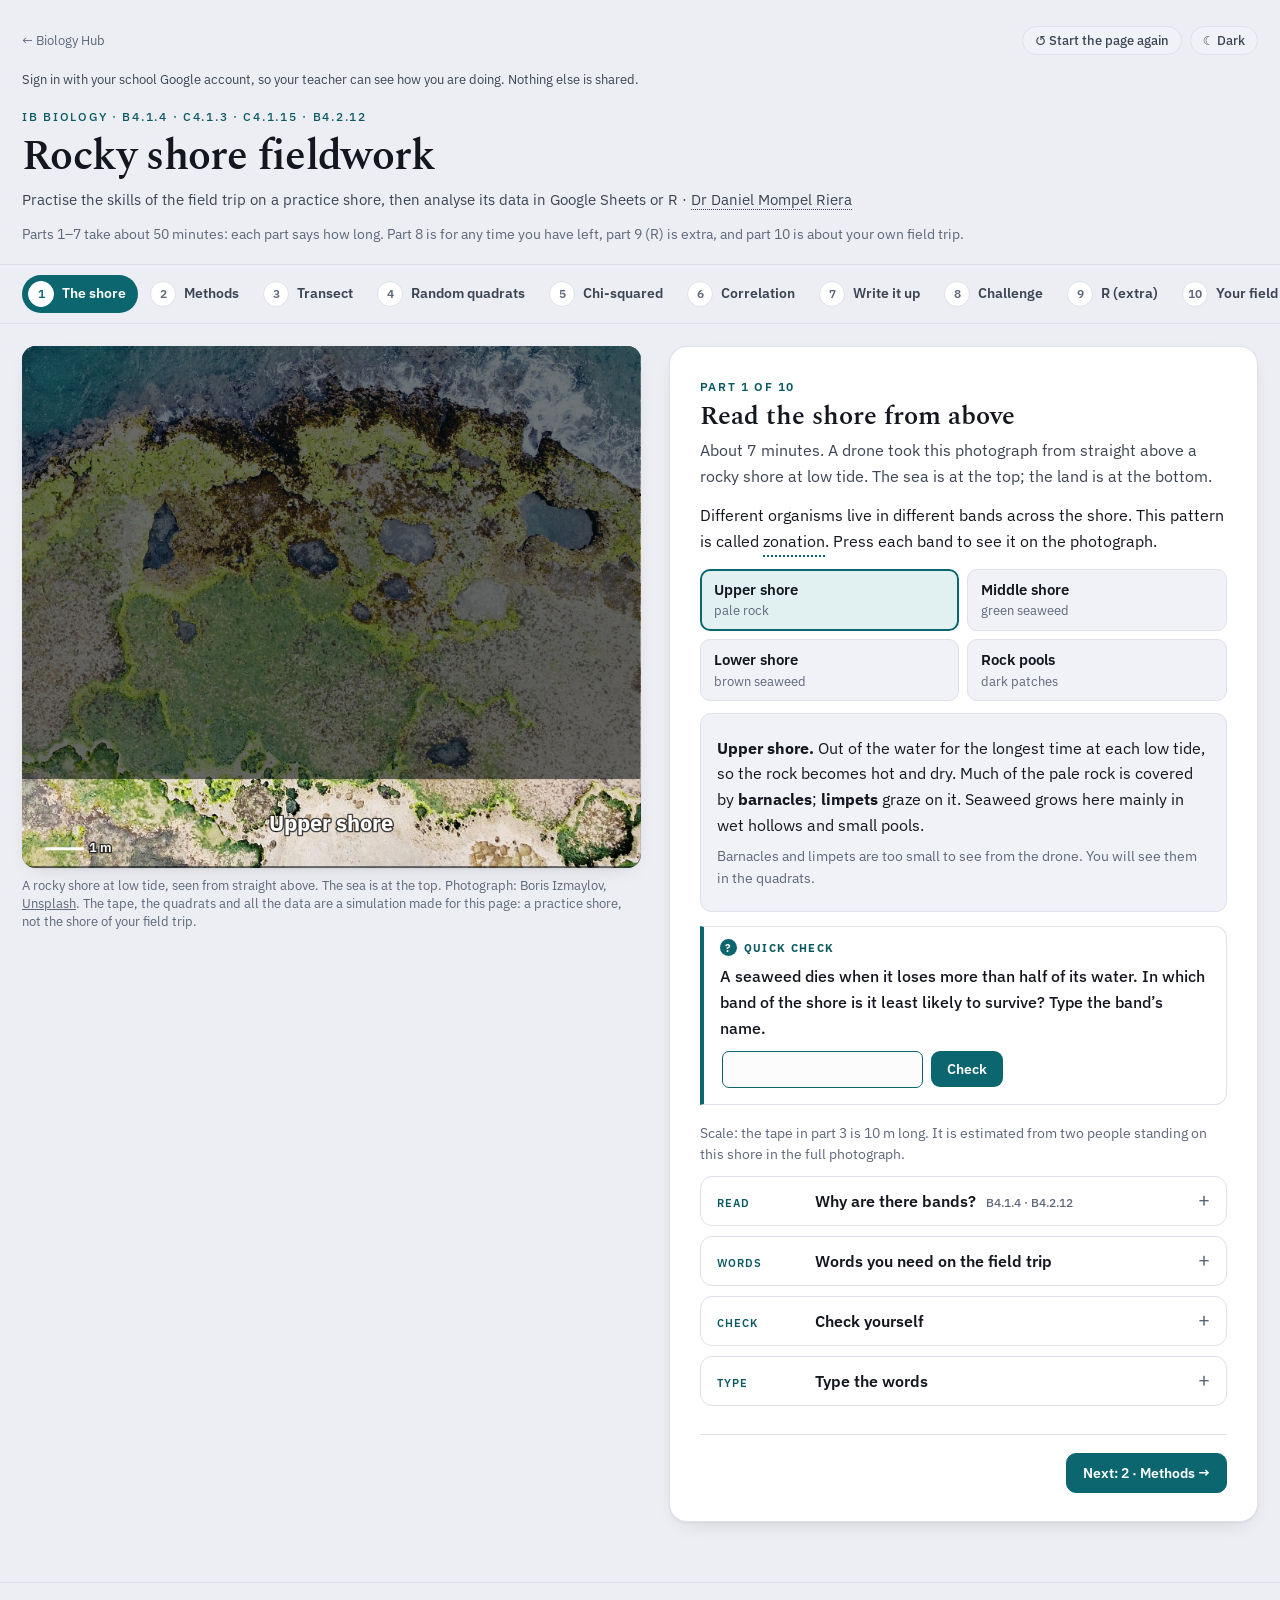
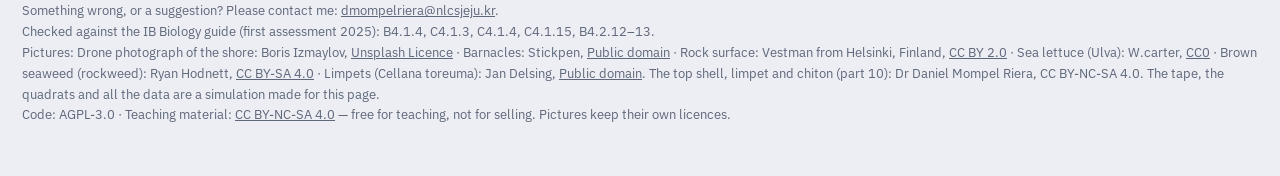
==== commit 2c5f5a0d: "Part 10 is the real field trip; the downloads that did the mini IA go - Parts 1-9 say they are a pra" ====
--- a/index.html
+++ b/index.html
@@ -9,7 +9,7 @@
 <link rel="preconnect" href="https://fonts.googleapis.com">
 <link rel="preconnect" href="https://fonts.gstatic.com" crossorigin>
 <link rel="stylesheet" href="https://fonts.googleapis.com/css2?family=IBM+Plex+Mono:wght@400;500&family=IBM+Plex+Sans:wght@400;500;600;700&family=Spectral:ital,wght@0,600;1,400&display=swap">
-<link rel="stylesheet" href="css/app.css?v=22">
+<link rel="stylesheet" href="css/app.css?v=23">
 <!-- Bright or dark: the reader's choice for the whole site (biology.theme), else the computer's setting. Set before
      the first paint so the page never flashes the other version. -->
 <script>(function () { try { var t = localStorage.getItem('biology.theme'); if (t === 'light' || t === 'dark') document.documentElement.setAttribute('data-theme', t); } catch (e) {} })();</script>
@@ -20,8 +20,8 @@
   <div class="lessonbar" id="lessonBar" hidden></div>
   <div class="eyebrow">IB Biology · B4.1.4 · C4.1.3 · C4.1.15 · B4.2.12</div>
   <h1>Rocky shore fieldwork</h1>
-  <p class="by">Practise the field trip on a virtual shore, then analyse the data in Google Sheets or R · <a class="by-me" href="https://github.com/Mompel226" target="_blank" rel="noopener">Dr Daniel Mompel Riera</a></p>
-  <p class="note">Parts 1–7 take about 50 minutes: each part says how long. Part 8 is for any time you have left, part 9 (R) is extra, and part 10 gets you ready for the shore.</p>
+  <p class="by">Practise the skills of the field trip on a practice shore, then analyse its data in Google Sheets or R · <a class="by-me" href="https://github.com/Mompel226" target="_blank" rel="noopener">Dr Daniel Mompel Riera</a></p>
+  <p class="note">Parts 1–7 take about 50 minutes: each part says how long. Part 8 is for any time you have left, part 9 (R) is extra, and part 10 is about your own field trip.</p>
 </div>
 
 <nav class="partbar" id="partbar" aria-label="Parts of the practical">
@@ -35,7 +35,7 @@
     <button role="tab" id="tab-7" aria-controls="part-7" aria-selected="false"><span class="n">7</span>Write it up</button>
     <button role="tab" id="tab-8" aria-controls="part-8" aria-selected="false"><span class="n">8</span>Challenge</button>
     <button role="tab" id="tab-9" aria-controls="part-9" aria-selected="false"><span class="n">9</span>R (extra)</button>
-    <button role="tab" id="tab-10" aria-controls="part-10" aria-selected="false"><span class="n">10</span>On the shore</button>
+    <button role="tab" id="tab-10" aria-controls="part-10" aria-selected="false"><span class="n">10</span>Your field trip</button>
   </div>
 </nav>
 
@@ -45,7 +45,9 @@
       <img src="img/shore.jpg" width="1600" height="1350" alt="A rocky shore at low tide photographed from straight above by a drone. The sea is at the top. Below it, a band of brown and bright green seaweed with dark rock pools, then a wide area of green seaweed and pale rock, then pale rock with small pools at the bottom.">
       <svg class="ov" id="ov" viewBox="0 0 1600 1350" aria-hidden="false" role="group" aria-label="Drawing on the photograph"></svg>
     </div>
-    <figcaption id="cap">A rocky shore at low tide, seen from straight above. The sea is at the top. Photograph: Boris Izmaylov, <a href="https://unsplash.com/photos/vibrant-blue-ocean-meets-a-rocky-moss-covered-coastline-UFHcOip6GJA" target="_blank" rel="noopener">Unsplash</a>. The tape, the quadrats and all the data are a simulation made for this page.</figcaption>
+    <div class="photo trip" id="tripPhoto" hidden><img src="img/species/limpets-in-a-pool.jpg" width="640" height="466" alt="Two limpets on dark volcanic rock under the clear, shallow water of a rock pool. Sunlight makes a pattern of bright lines on the rock."></div>
+    <figcaption id="tripCap" hidden>The kind of shore you sample: dark volcanic rock under shallow water at low tide. Two limpets in a rock pool. Photograph: Dr Daniel Mompel Riera, <a href="https://creativecommons.org/licenses/by-nc-sa/4.0/" target="_blank" rel="noopener">CC BY-NC-SA 4.0</a>.</figcaption>
+    <figcaption id="cap">A rocky shore at low tide, seen from straight above. The sea is at the top. Photograph: Boris Izmaylov, <a href="https://unsplash.com/photos/vibrant-blue-ocean-meets-a-rocky-moss-covered-coastline-UFHcOip6GJA" target="_blank" rel="noopener">Unsplash</a>. The tape, the quadrats and all the data are a simulation made for this page: a practice shore, not the shore of your field trip.</figcaption>
   </figure>
 
   <main class="panel" id="panel">
@@ -267,55 +269,94 @@
       <div class="box ib"><div class="k">No RStudio on your laptop?</div><p><a href="https://nlcsbiology.com/learn-r/ib.html">Learn R · Statistics in R</a> runs real R in your browser. Its chi-squared and correlation stages use the same commands as below.</p></div>
       <div class="practice" data-p="rsteps"></div>
       <div data-qc="p9-qc-1"></div>
-      <a class="card" href="downloads/fieldwork.R" download><div class="t">fieldwork.R: every step in one file</div><div class="d">Save it in the same folder as your two CSV files (parts 3 and 4). In RStudio: Session ▸ Set Working Directory ▸ To Source File Location, then press Source. With no CSV files, it uses this page's data.</div></a>
     </section>
 
     <!-- 10 ----------------------------------------------------------------- -->
-    <section class="part" id="part-10" role="tabpanel" aria-labelledby="tab-10" data-mode="transect">
-      <h2>Get ready for the shore</h2>
-      <p class="sub">Your teacher gives you real IB questions on transects and chi-squared to answer on paper, and then their IB mark scheme to mark your answers.</p>
-      <a class="card" href="downloads/fieldwork-recording-sheet.docx" download><div class="t">The recording sheet (Word)</div><div class="d">For the shore: one row for each quadrat, with the time, the rock temperature and each species. Print it, or copy its columns into your notebook.</div></a>
-      <a class="card" href="downloads/fieldwork-workbook.xlsx" download><div class="t">The workbook (opens in Google Sheets)</div><div class="d">Upload it to Google Drive and open it with Google Sheets. Yellow cells are for your data; chi-squared, r and R² are calculated for you, and every formula is shown so you can build it yourself.</div></a>
-      <h3>On the shore, step by step</h3>
-      <ol class="field">
-        <li><b>Lay the tape.</b> Start where the first barnacles are, at the top of the shore: this is 0&nbsp;m. Lay the tape in a straight line down the shore, at right angles to the water’s edge.</li>
-        <li><b>Start at the bottom.</b> At low tide, record the quadrat nearest the water first, then move up the shore. The rising tide covers the lower shore first.</li>
-        <li><b>Place the quadrat.</b> Put one corner of the quadrat on the mark on the tape, always on the same side of the tape. Photograph it from straight above.</li>
-        <li><b>Estimate the cover.</b> For each species, count the small squares that are at least half covered: each one is 1&nbsp;%. Then lift the seaweed gently, estimate the barnacle cover, count the limpets, and return the seaweed to its place.</li>
-        <li><b>Measure the abiotic variable.</b> One person measures the rock temperature at every quadrat in one quick walk along the tape, so that all the readings are taken within about 10 minutes. Hold the probe on the rock for 30 seconds before you read it, and record the time.</li>
-        <li><b>A species you do not know?</b> Photograph it and give it a working name, for example “red crust”. Use the same name all day, and identify it later.</li>
-        <li><b>Random quadrats.</b> Lay two tapes at right angles along two edges of the area. Two random numbers give the distance along each tape.</li>
-        <li><b>Before you leave the shore.</b> Check that every row of your sheet is complete. Your class pools its transects: several transects show how much the shore varies from place to place, so a conclusion about the whole shore is better supported.</li>
-      </ol>
+    <section class="part" id="part-10" role="tabpanel" aria-labelledby="tab-10" data-mode="trip">
+      <h2>Your field trip</h2>
+      <p class="sub">Parts 1–9 use a practice shore. On the field trip you sample a real rocky shore: dark volcanic rock, with shallow pools at low tide. What you study there depends on what you find, and your research question is your own. Your teacher’s workbook gives this year’s details: the place, the species and the deadline.</p>
+
+      <h3>What you may find</h3>
+      <p>These three animals are common on this kind of shore. All three are molluscs that graze on the algae on the rock. On the day, your class chooses the two species to sample, from what you find.</p>
+      <div class="ids">
+        <div class="idc">
+          <div class="idc__pics"><a href="img/species/top-shell.jpg" target="_blank" rel="noopener"><img src="img/species/top-shell.jpg" width="600" height="600" alt="A top shell in the palm of a hand: a dark, rounded, coiled shell with spiral rows of small pale bumps." loading="lazy"></a><a href="img/species/top-shell-opening.jpg" target="_blank" rel="noopener"><img src="img/species/top-shell-opening.jpg" width="600" height="600" alt="The same top shell turned over: a round opening, pearly white inside." loading="lazy"></a></div>
+          <div class="idc__t"><b>Top shell</b> <i>Monodonta labio</i>
+            <p>A sea snail. Its shell is coiled and dark, with spiral rows of small pale bumps. The opening is round and pearly white inside, with a tooth on its inner edge. It moves slowly over the rock and hides in cracks.</p></div>
+        </div>
+        <div class="idc">
+          <div class="idc__pics"><a href="img/species/limpet.jpg" target="_blank" rel="noopener"><img src="img/species/limpet.jpg" width="640" height="640" alt="A limpet under shallow water: a flat, cone-shaped shell with ridges that reach the edge, covered with yellow-green algae." loading="lazy"></a></div>
+          <div class="idc__t"><b>Limpet</b> <i>Cellana toreuma</i>
+            <p>A flat, cone-shaped shell with no coil. Ridges run from the top of the shell to its edge. Algae often grow on the shell. It clamps tightly to the rock, and at low tide it stays in one place.</p></div>
+        </div>
+        <div class="idc">
+          <div class="idc__pics"><a href="img/species/chiton.jpg" target="_blank" rel="noopener"><img src="img/species/chiton.jpg" width="640" height="640" alt="A chiton on wet rock: an oval animal with eight brown shell plates in a row along its back, surrounded by a speckled rim." loading="lazy"></a></div>
+          <div class="idc__t"><b>Chiton</b> <i>Acanthopleura japonica</i>
+            <p>An oval, flat animal with eight shell plates in a row along its back. A tough rim, the girdle, surrounds the plates and is covered with short spines. It grips the rock very tightly.</p></div>
+        </div>
+      </div>
+      <p class="note">A species you do not know? Photograph it and give it a working name, for example “red crust”. Use the same name all day, and identify it later. Photographs: Dr Daniel Mompel Riera, CC BY-NC-SA 4.0 (press a photograph to see it larger).</p>
       <div data-qc="p10-qc-1"></div>
+
+      <h3>What you measure</h3>
+      <div class="tablewrap"><table class="data measure">
+        <thead><tr><th>Variable</th><th>Unit</th><th>Instrument</th></tr></thead>
+        <tbody>
+          <tr><td class="l">Distance along the transect, from the sea or the high-tide mark</td><td>m</td><td class="l">tape measure</td></tr>
+          <tr><td class="l">Number of each of your two species in each quadrat</td><td>none (a count)</td><td class="l">your eyes: count each animal</td></tr>
+          <tr><td class="l">Water temperature</td><td>°C</td><td class="l">temperature probe</td></tr>
+          <tr><td class="l">pH</td><td>none</td><td class="l">pH probe</td></tr>
+          <tr><td class="l">Salinity</td><td>the unit on the probe’s screen, often ppt (parts per thousand)</td><td class="l">salinity probe</td></tr>
+        </tbody>
+      </table></div>
+      <p>These animals are <u>counted</u> (their abundance): you do not estimate a percentage cover. Before your first transect, measure the pH, the temperature and the salinity of the sea itself, to compare with the water on the shore.</p>
+      <p>Some animals lie on the edge of the quadrat. A common rule: count an animal only when more than half of it is inside. Use the same rule in every quadrat.</p>
+
+      <h3>The uncertainty of each instrument</h3>
+      <p>Your data analysis is marked partly on how you consider uncertainty. Give the uncertainty of each instrument in the heading of its column, for example <b>Water temperature / °C ± 0.1</b>.</p>
+      <ul>
+        <li><b>A digital probe:</b> ± the smallest step its screen shows. If the probe’s manual gives a larger uncertainty, use that one.</li>
+        <li><b>A scale you read by eye</b>, such as a tape measure: ± half of its smallest division.</li>
+        <li><b>A count</b> has no instrument, but two people can count differently: the same rule for the edge of the quadrat keeps the counts consistent.</li>
+      </ul>
       <div data-qc="p10-qc-2"></div>
+
+      <h3>On the day</h3>
+      <ul>
+        <li>You work in a group. Each person takes each role in the group at least once: your workbook names the roles.</li>
+        <li>Each group lays a belt transect of 10 quadrats, out from the sea or the high-tide mark, at three different places along the shore: three repeats. Choose a line that no other group uses.</li>
+        <li>The class puts its <u>raw data</u> in one shared spreadsheet. Share only raw data: you process the data yourself.</li>
+      </ul>
+
+      <h3>Back at school: your mini IA</h3>
+      <p>Your write-up is marked on three things: the <b>research question</b>, its <b>background</b> and the <b>data analysis</b>. This page does not give you a research question, a results table or an analysis of your data: they are your own work. It gives you the skills:</p>
+      <ul>
+        <li>Chi-squared, for an association between your two species: part 5.</li>
+        <li>Pearson’s r or Spearman’s rank, between one species and one abiotic variable: part 6, and part 9 in R. Use the raw data of every quadrat, not means.</li>
+        <li>Sentences about data: part 7.</li>
+        <li>How each part of the write-up is marked, at IA level, in the Write-Up Lab: <a href="https://nlcsbiology.com/write-up-lab/#/part/question">the research question</a>, <a href="https://nlcsbiology.com/write-up-lab/#/part/background">the background</a>, <a href="https://nlcsbiology.com/write-up-lab/#/part/tables">results tables</a>, <a href="https://nlcsbiology.com/write-up-lab/#/part/graphs">graphs</a> and <a href="https://nlcsbiology.com/write-up-lab/#/part/stats">statistical tests</a>.</li>
+      </ul>
+      <div data-qc="p10-qc-3"></div>
+
       <h3>Bring</h3>
       <ul class="check">
-        <li>A tape measure (at least 10 m) and a 0.5 m × 0.5 m quadrat divided into 100 squares</li>
-        <li>A temperature probe or thermometer, for the rock surface</li>
-        <li>A pencil and the recording sheet in a plastic bag (paper gets wet), or a phone with Google Sheets</li>
-        <li>A phone to photograph every quadrat: you can check your estimates later</li>
-        <li>Shoes with a good grip, a hat, sun cream and water</li>
-      </ul>
-      <h3>Record</h3>
-      <ul>
-        <li>The distance along the tape for every quadrat, and the time.</li>
-        <li>The percentage cover of each sessile species, and the number of limpets, with the seaweed lifted.</li>
-        <li>The abiotic variable at every quadrat (rock temperature), with its unit. Measure every quadrat within a short time: the rock heats up during the low tide.</li>
-        <li>Anything unusual: a rock pool, sand, a quadrat you could not reach.</li>
+        <li>Shoes with a good grip that can get wet</li>
+        <li>A hat, sun cream and water</li>
+        <li>A phone in a waterproof bag, to photograph every quadrat: you can check your counts later</li>
       </ul>
       <div class="box amber">
         <div class="k">Safety</div>
         <ul>
           <li>Check the tide time. Start as the tide goes out and finish before it comes back in.</li>
-          <li>Wet rock and seaweed are slippery. Walk; do not run or jump between rocks.</li>
+          <li>Wet rock and algae are slippery. Walk; do not run or jump between rocks.</li>
           <li>Never turn your back to the sea. Stay with your group and within sight of your teacher.</li>
         </ul>
       </div>
       <div class="box">
         <div class="k">Care for the shore</div>
-        <p>Turn every rock back the way it was. Do not pull limpets off the rock: their muscle is easily damaged and they may not reattach. Leave every organism where you found it.</p>
-      </div>
+        <p>Do not pull limpets or chitons off the rock: count them where they are. Turn every rock back the way it was, and return every animal you pick up to the place where you found it.</p>
+      </div>
+      <p class="note">In class, your teacher may also give you real IB questions on transects and chi-squared, with their IB mark scheme.</p>
     </section>
   </main>
 </div>
@@ -338,16 +379,16 @@
 <footer>
   Something wrong, or a suggestion? Please contact me: <a href="mailto:dmompelriera@nlcsjeju.kr">dmompelriera@nlcsjeju.kr</a>.<br>
   Checked against the IB Biology guide (first assessment 2025): B4.1.4, C4.1.3, C4.1.4, C4.1.15, B4.2.12–13.<br>
-  Pictures: <span id="credits"></span>. The tape, the quadrats and all the data are a simulation made for this page.<br>
+  Pictures: <span id="credits"></span>. The top shell, limpet and chiton (part 10): Dr Daniel Mompel Riera, CC BY-NC-SA 4.0. The tape, the quadrats and all the data are a simulation made for this page.<br>
   Code: AGPL-3.0 · Teaching material: <a href="https://creativecommons.org/licenses/by-nc-sa/4.0/">CC BY-NC-SA 4.0</a> — free for teaching, not for selling. Pictures keep their own licences.
 </footer>
 
 <script src="https://accounts.google.com/gsi/client?hl=en-GB" async defer></script>
-<script src="js/config.js?v=22"></script>
-<script src="js/signin.js?v=22"></script>
-<script src="js/lesson.js?v=22"></script>
-<script src="js/shore-data.js?v=22"></script>
-<script src="js/app.js?v=22"></script>
-<script src="js/practice.js?v=22"></script>
+<script src="js/config.js?v=23"></script>
+<script src="js/signin.js?v=23"></script>
+<script src="js/lesson.js?v=23"></script>
+<script src="js/shore-data.js?v=23"></script>
+<script src="js/app.js?v=23"></script>
+<script src="js/practice.js?v=23"></script>
 </body>
 </html>
--- a/css/app.css
+++ b/css/app.css
@@ -211,9 +211,22 @@
 table.data td.c-yy::before{background:#8B5CF6} table.data td.c-yn::before{background:#F97316}
 table.data td.c-ny::before{background:#22C55E} table.data td.c-nn::before{background:#9CA3AF}
 
-/* part 10: what to do on the shore, in order */
-ol.field{padding-left:22px}
-ol.field li{margin:7px 0}
+/* part 10: the animals of the real shore, each with its photographs beside its description */
+.ids{display:grid;gap:10px;margin:10px 0 8px}
+.idc{display:grid;grid-template-columns:auto minmax(0,1fr);gap:14px;align-items:start;background:var(--sheet);border:1px solid var(--rule);border-radius:12px;padding:12px}
+.idc__pics{display:flex;gap:6px}
+.idc__pics a{display:block;line-height:0;border-radius:9px;overflow:hidden}
+.idc__pics img{width:140px;height:140px;object-fit:cover}
+.idc__pics a:hover img,.idc__pics a:focus-visible img{filter:brightness(1.08)}
+.idc__t b{font-size:16px}
+.idc__t i{color:var(--ink2);margin-left:4px}
+.idc__t p{margin:5px 0 0;font-size:15px}
+table.measure td,table.measure th{vertical-align:top}
+@media (max-width:560px){
+  .idc{grid-template-columns:1fr}
+  .idc__pics a{flex:1}
+  .idc__pics img{width:100%;height:auto;aspect-ratio:1}
+}
 .words{display:flex;flex-wrap:wrap;gap:6px;margin:8px 0}
 .words .term{border:1px solid var(--rule);border-radius:100px;padding:5px 11px;background:var(--surface);font-size:14px}
 
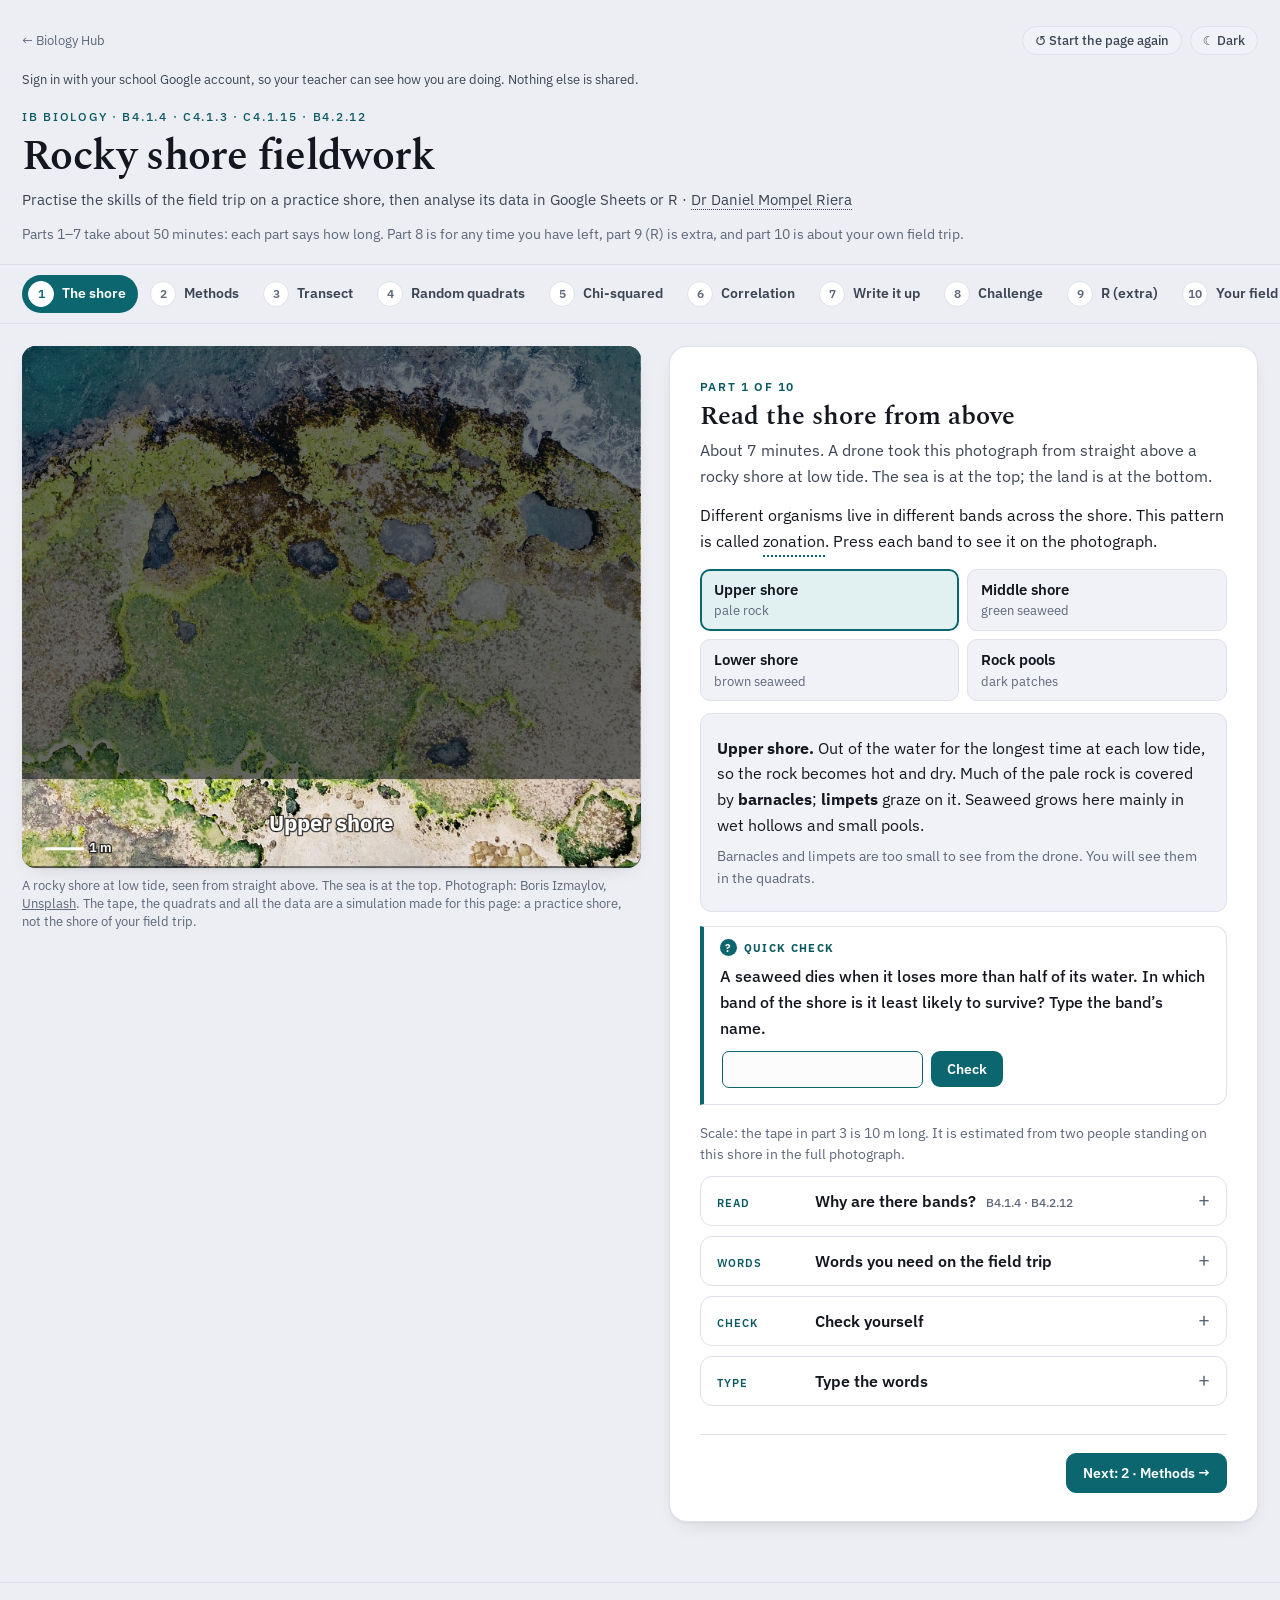
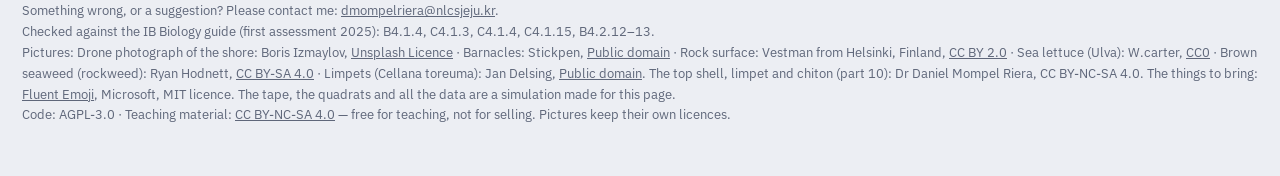
==== commit 084a255c: "Part 10 in two blocks: the theory with its quick checks, then a Get ready panel - Before the trip: t" ====
--- a/index.html
+++ b/index.html
@@ -9,7 +9,7 @@
 <link rel="preconnect" href="https://fonts.googleapis.com">
 <link rel="preconnect" href="https://fonts.gstatic.com" crossorigin>
 <link rel="stylesheet" href="https://fonts.googleapis.com/css2?family=IBM+Plex+Mono:wght@400;500&family=IBM+Plex+Sans:wght@400;500;600;700&family=Spectral:ital,wght@0,600;1,400&display=swap">
-<link rel="stylesheet" href="css/app.css?v=23">
+<link rel="stylesheet" href="css/app.css?v=24">
 <!-- Bright or dark: the reader's choice for the whole site (biology.theme), else the computer's setting. Set before
      the first paint so the page never flashes the other version. -->
 <script>(function () { try { var t = localStorage.getItem('biology.theme'); if (t === 'light' || t === 'dark') document.documentElement.setAttribute('data-theme', t); } catch (e) {} })();</script>
@@ -276,6 +276,7 @@
       <h2>Your field trip</h2>
       <p class="sub">Parts 1–9 use a practice shore. On the field trip you sample a real rocky shore: dark volcanic rock, with shallow pools at low tide. What you study there depends on what you find, and your research question is your own. Your teacher’s workbook gives this year’s details: the place, the species and the deadline.</p>
 
+      <p class="blk">Before the trip · learn</p>
       <h3>What you may find</h3>
       <p>These three animals are common on this kind of shore. All three are molluscs that graze on the algae on the rock. On the day, your class chooses the two species to sample, from what you find.</p>
       <div class="ids">
@@ -309,7 +310,8 @@
           <tr><td class="l">Salinity</td><td>the unit on the probe’s screen, often ppt (parts per thousand)</td><td class="l">salinity probe</td></tr>
         </tbody>
       </table></div>
-      <p>These animals are <u>counted</u> (their abundance): you do not estimate a percentage cover. Before your first transect, measure the pH, the temperature and the salinity of the sea itself, to compare with the water on the shore.</p>
+      <p>You <u>count</u> these animals (their abundance): you do not estimate a percentage cover. They are not <button class="term" data-t="sessile">sessile</button>: they move. But they move slowly, and at low tide limpets and chitons clamp to the rock, so a quadrat can still sample them. Some may move, or hide in cracks, while you sample.</p>
+      <p>Before your first transect, measure the pH, the temperature and the salinity of the sea itself, to compare with the water on the shore.</p>
       <p>Some animals lie on the edge of the quadrat. A common rule: count an animal only when more than half of it is inside. Use the same rule in every quadrat.</p>
 
       <h3>The uncertainty of each instrument</h3>
@@ -320,13 +322,6 @@
         <li><b>A count</b> has no instrument, but two people can count differently: the same rule for the edge of the quadrat keeps the counts consistent.</li>
       </ul>
       <div data-qc="p10-qc-2"></div>
-
-      <h3>On the day</h3>
-      <ul>
-        <li>You work in a group. Each person takes each role in the group at least once: your workbook names the roles.</li>
-        <li>Each group lays a belt transect of 10 quadrats, out from the sea or the high-tide mark, at three different places along the shore: three repeats. Choose a line that no other group uses.</li>
-        <li>The class puts its <u>raw data</u> in one shared spreadsheet. Share only raw data: you process the data yourself.</li>
-      </ul>
 
       <h3>Back at school: your mini IA</h3>
       <p>Your write-up is marked on three things: the <b>research question</b>, its <b>background</b> and the <b>data analysis</b>. This page does not give you a research question, a results table or an analysis of your data: they are your own work. It gives you the skills:</p>
@@ -338,24 +333,36 @@
       </ul>
       <div data-qc="p10-qc-3"></div>
 
-      <h3>Bring</h3>
-      <ul class="check">
-        <li>Shoes with a good grip that can get wet</li>
-        <li>A hat, sun cream and water</li>
-        <li>A phone in a waterproof bag, to photograph every quadrat: you can check your counts later</li>
-      </ul>
-      <div class="box amber">
-        <div class="k">Safety</div>
+      <section class="getready" aria-labelledby="gr-h">
+        <p class="blk">On the day · get ready</p>
+        <h3 id="gr-h">How the day works</h3>
         <ul>
-          <li>Check the tide time. Start as the tide goes out and finish before it comes back in.</li>
-          <li>Wet rock and algae are slippery. Walk; do not run or jump between rocks.</li>
-          <li>Never turn your back to the sea. Stay with your group and within sight of your teacher.</li>
+          <li>You work in a group. Each person takes each role in the group at least once: your workbook names the roles.</li>
+          <li>Each group lays a belt transect of 10 quadrats, out from the sea or the high-tide mark, at three different places along the shore: three repeats. Choose a line that no other group uses.</li>
+          <li>The class puts its <u>raw data</u> in one shared spreadsheet. Share only raw data: you process the data yourself.</li>
         </ul>
-      </div>
-      <div class="box">
-        <div class="k">Care for the shore</div>
-        <p>Do not pull limpets or chitons off the rock: count them where they are. Turn every rock back the way it was, and return every animal you pick up to the place where you found it.</p>
-      </div>
+        <h3>Bring</h3>
+        <ul class="kit">
+          <li class="kit__i"><img src="img/kit/hiking_boot_3d.png" width="256" height="256" alt="" loading="lazy"><span><b>Shoes with a good grip</b>that can get wet: wet rock and algae are slippery</span></li>
+          <li class="kit__i"><img src="img/kit/billed_cap_3d.png" width="256" height="256" alt="" loading="lazy"><span><b>A hat</b>you are in the sun for hours</span></li>
+          <li class="kit__i"><img src="img/kit/lotion_bottle_3d.png" width="256" height="256" alt="" loading="lazy"><span><b>Sun cream</b>put it on before you leave, and again later</span></li>
+          <li class="kit__i"><img src="img/kit/sunglasses_3d.png" width="256" height="256" alt="" loading="lazy"><span><b>Sunglasses</b>light reflects off the water</span></li>
+          <li class="kit__i"><img src="img/kit/droplet_3d.png" width="256" height="256" alt="" loading="lazy"><span><b>Water to drink</b>enough for the whole morning</span></li>
+          <li class="kit__i"><img src="img/kit/mobile_phone_3d.png" width="256" height="256" alt="" loading="lazy"><span><b>A phone in a waterproof bag</b>photograph every quadrat, so you can check your counts later</span></li>
+        </ul>
+        <div class="box amber">
+          <div class="k">Safety</div>
+          <ul>
+            <li>Check the tide time. Start as the tide goes out and finish before it comes back in.</li>
+            <li>Wet rock and algae are slippery. Walk; do not run or jump between rocks.</li>
+            <li>Never turn your back to the sea. Stay with your group and within sight of your teacher.</li>
+          </ul>
+        </div>
+        <div class="box">
+          <div class="k">Care for the shore</div>
+          <p>Do not pull limpets or chitons off the rock: count them where they are. Turn every rock back the way it was, and return every animal you pick up to the place where you found it.</p>
+        </div>
+      </section>
       <p class="note">In class, your teacher may also give you real IB questions on transects and chi-squared, with their IB mark scheme.</p>
     </section>
   </main>
@@ -379,16 +386,16 @@
 <footer>
   Something wrong, or a suggestion? Please contact me: <a href="mailto:dmompelriera@nlcsjeju.kr">dmompelriera@nlcsjeju.kr</a>.<br>
   Checked against the IB Biology guide (first assessment 2025): B4.1.4, C4.1.3, C4.1.4, C4.1.15, B4.2.12–13.<br>
-  Pictures: <span id="credits"></span>. The top shell, limpet and chiton (part 10): Dr Daniel Mompel Riera, CC BY-NC-SA 4.0. The tape, the quadrats and all the data are a simulation made for this page.<br>
+  Pictures: <span id="credits"></span>. The top shell, limpet and chiton (part 10): Dr Daniel Mompel Riera, CC BY-NC-SA 4.0. The things to bring: <a href="https://github.com/microsoft/fluentui-emoji" target="_blank" rel="noopener">Fluent Emoji</a>, Microsoft, MIT licence. The tape, the quadrats and all the data are a simulation made for this page.<br>
   Code: AGPL-3.0 · Teaching material: <a href="https://creativecommons.org/licenses/by-nc-sa/4.0/">CC BY-NC-SA 4.0</a> — free for teaching, not for selling. Pictures keep their own licences.
 </footer>
 
 <script src="https://accounts.google.com/gsi/client?hl=en-GB" async defer></script>
-<script src="js/config.js?v=23"></script>
-<script src="js/signin.js?v=23"></script>
-<script src="js/lesson.js?v=23"></script>
-<script src="js/shore-data.js?v=23"></script>
-<script src="js/app.js?v=23"></script>
-<script src="js/practice.js?v=23"></script>
+<script src="js/config.js?v=24"></script>
+<script src="js/signin.js?v=24"></script>
+<script src="js/lesson.js?v=24"></script>
+<script src="js/shore-data.js?v=24"></script>
+<script src="js/app.js?v=24"></script>
+<script src="js/practice.js?v=24"></script>
 </body>
 </html>
--- a/css/app.css
+++ b/css/app.css
@@ -222,6 +222,17 @@
 .idc__t i{color:var(--ink2);margin-left:4px}
 .idc__t p{margin:5px 0 0;font-size:15px}
 table.measure td,table.measure th{vertical-align:top}
+/* part 10 in two blocks: what to learn (with its quick checks), then a differently coloured panel for the day itself */
+.blk{font:700 11.5px/1.3 var(--sans);letter-spacing:.14em;text-transform:uppercase;color:var(--sea-ink);margin:22px 0 2px;padding-top:12px;border-top:2px solid var(--sea)}
+.getready{margin:26px -8px 12px;padding:4px 18px 16px;border-radius:16px;background:var(--amber-soft);border:1px solid var(--amber-edge)}
+.getready .blk{color:var(--amber);border-top-color:var(--amber-edge)}
+.getready .box{background:var(--sheet)}
+.getready ul.kit{list-style:none;margin:8px 0 14px;padding:0;display:grid;grid-template-columns:repeat(auto-fill,minmax(190px,1fr));gap:8px}
+.kit__i{display:flex;align-items:center;gap:12px;background:var(--sheet);border:1px solid var(--rule);border-radius:12px;padding:10px 12px}
+.kit__i img{width:52px;height:52px;flex:none}
+.kit__i span{font-size:13.5px;line-height:1.4;color:var(--ink2)}
+.kit__i b{display:block;font-size:15px;color:var(--ink);margin-bottom:1px}
+@media (max-width:560px){ .getready{margin:22px -6px 12px;padding:4px 12px 12px} }
 @media (max-width:560px){
   .idc{grid-template-columns:1fr}
   .idc__pics a{flex:1}
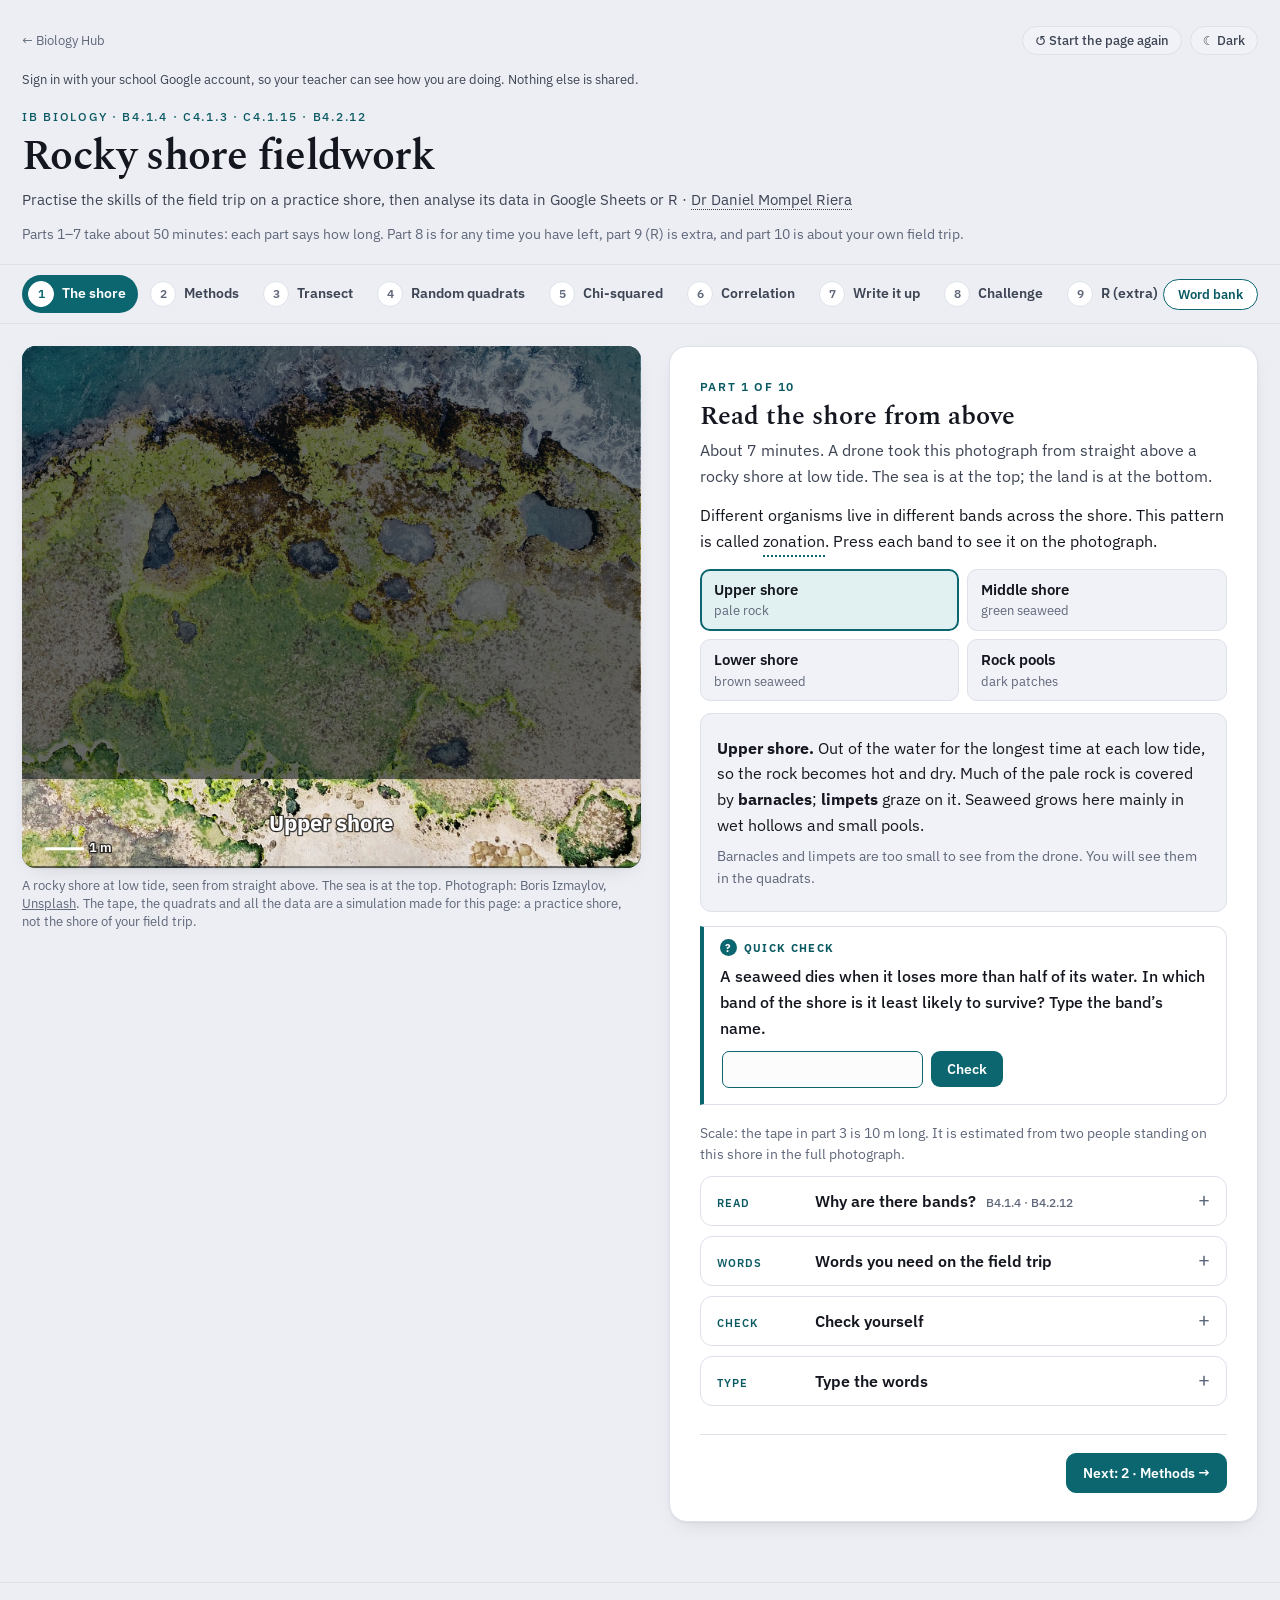
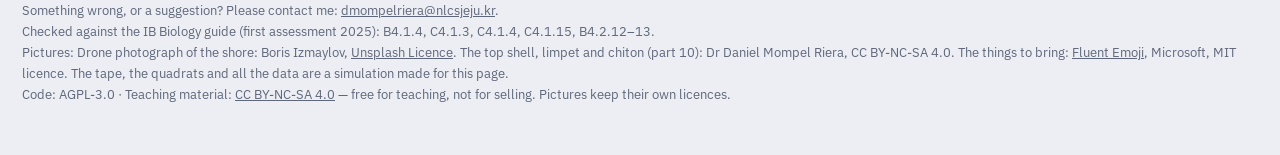
==== commit 35ff6cc3: "Quadrats as diagrams with a key; cover by pressing squares; limpets counted by pressing them After t" ====
--- a/index.html
+++ b/index.html
@@ -9,7 +9,7 @@
 <link rel="preconnect" href="https://fonts.googleapis.com">
 <link rel="preconnect" href="https://fonts.gstatic.com" crossorigin>
 <link rel="stylesheet" href="https://fonts.googleapis.com/css2?family=IBM+Plex+Mono:wght@400;500&family=IBM+Plex+Sans:wght@400;500;600;700&family=Spectral:ital,wght@0,600;1,400&display=swap">
-<link rel="stylesheet" href="css/app.css?v=24">
+<link rel="stylesheet" href="css/app.css?v=25">
 <!-- Bright or dark: the reader's choice for the whole site (biology.theme), else the computer's setting. Set before
      the first paint so the page never flashes the other version. -->
 <script>(function () { try { var t = localStorage.getItem('biology.theme'); if (t === 'light' || t === 'dark') document.documentElement.setAttribute('data-theme', t); } catch (e) {} })();</script>
@@ -37,7 +37,18 @@
     <button role="tab" id="tab-9" aria-controls="part-9" aria-selected="false"><span class="n">9</span>R (extra)</button>
     <button role="tab" id="tab-10" aria-controls="part-10" aria-selected="false"><span class="n">10</span>Your field trip</button>
   </div>
+  <button class="wbbtn" id="wbBtn" type="button" aria-expanded="false" aria-controls="wb">Word bank</button>
 </nav>
+<aside class="wb" id="wb" hidden aria-labelledby="wb-h">
+  <div class="wb__top"><b id="wb-h">Word bank</b><button class="close-x" id="wbClose" type="button" aria-label="Close the word bank">×</button></div>
+  <p class="note">Words for the answers you type on this page. Spelling counts; capitals do not.</p>
+  <p class="wb__g">Describing a pattern</p><p class="wb__w"><span>increases</span><span>decreases</span><span>rises</span><span>falls</span><span>declines</span><span>stays the same</span><span>highest</span><span>lowest</span><span>a peak</span><span>steeply</span><span>gradually</span></p>
+  <p class="wb__g">Comparing</p><p class="wb__w"><span>greater than</span><span>less than</span><span>higher</span><span>lower</span><span>more often</span><span>less often</span><span>whereas</span><span>both</span><span>similarly</span><span>in contrast</span></p>
+  <p class="wb__g">Correlation</p><p class="wb__w"><span>positive</span><span>negative</span><span>strong</span><span>moderate</span><span>weak</span><span>no correlation</span><span>line of best fit</span><span>correlation</span><span>causation</span><span>cause and effect</span></p>
+  <p class="wb__g">Statistics</p><p class="wb__w"><span>significant</span><span>not significant</span><span>null hypothesis</span><span>rejected</span><span>not rejected</span><span>observed</span><span>expected</span><span>critical value</span><span>degrees of freedom</span><span>probability</span><span>chance</span><span>association</span><span>mean</span><span>standard deviation</span><span>representative</span></p>
+  <p class="wb__g">Sampling</p><p class="wb__w"><span>quadrat</span><span>transect</span><span>continuous</span><span>interrupted</span><span>systematic</span><span>random</span><span>bias</span><span>sample</span><span>percentage cover</span><span>abundance</span><span>density</span><span>Lincoln index</span></p>
+  <p class="wb__g">Ecology</p><p class="wb__w"><span>zonation</span><span>gradient</span><span>abiotic</span><span>biotic</span><span>competition</span><span>grazing</span><span>predation</span><span>desiccation</span><span>drying out</span><span>range of tolerance</span><span>fundamental niche</span><span>realized niche</span><span>sessile</span><span>motile</span><span>upper</span><span>lower</span><span>top</span><span>bottom</span></p>
+</aside>
 
 <div class="layout">
   <figure class="stage">
@@ -47,6 +58,7 @@
     </div>
     <div class="photo trip" id="tripPhoto" hidden><img src="img/species/limpets-in-a-pool.jpg" width="640" height="466" alt="Two limpets on dark volcanic rock under the clear, shallow water of a rock pool. Sunlight makes a pattern of bright lines on the rock."></div>
     <figcaption id="tripCap" hidden>The kind of shore you sample: dark volcanic rock under shallow water at low tide. Two limpets in a rock pool. Photograph: Dr Daniel Mompel Riera, <a href="https://creativecommons.org/licenses/by-nc-sa/4.0/" target="_blank" rel="noopener">CC BY-NC-SA 4.0</a>.</figcaption>
+    <div class="stage-data" id="stageData" hidden></div>
     <figcaption id="cap">A rocky shore at low tide, seen from straight above. The sea is at the top. Photograph: Boris Izmaylov, <a href="https://unsplash.com/photos/vibrant-blue-ocean-meets-a-rocky-moss-covered-coastline-UFHcOip6GJA" target="_blank" rel="noopener">Unsplash</a>. The tape, the quadrats and all the data are a simulation made for this page: a practice shore, not the shore of your field trip.</figcaption>
   </figure>
 
@@ -148,12 +160,12 @@
     <!-- 3 ------------------------------------------------------------------ -->
     <section class="part" id="part-3" role="tabpanel" aria-labelledby="tab-3" data-mode="transect" data-pin>
       <h2>Record the transect</h2>
-      <p class="sub">About 10 minutes. An interrupted belt transect: 11 quadrats, 1 m apart, from the top of the shore (0 m) to near the sea (10 m). <u>Estimate at least four quadrats yourself</u> (for example 0, 3, 7 and 10 m), then press <b>Fill the empty rows with our counts</b>.</p>
+      <p class="sub">About 10 minutes. An interrupted belt transect: 11 quadrats, 1 m apart, from the top of the shore (0 m) to near the sea (10 m). In each quadrat you measure the <button class="term" data-t="cover">percentage cover</button> of three species. <u>Do at least four quadrats yourself</u> (for example 0, 3, 7 and 10 m), then press <b>Fill the empty rows with our counts</b>.</p>
       <ol>
-        <li>Press a quadrat's number: beside the yellow tape on the photograph, or in the row below. Its quadrat opens.</li>
-        <li>Estimate the percentage cover of each species. The quadrat is 0.5 m × 0.5 m and divided into 100 small squares. <u>Count the squares that are at least half covered</u>: each one is 1 %.</li>
-        <li>Press <b>Lift the seaweed</b>. Barnacles and limpets often live under seaweed. Estimate the barnacle cover and count the limpets with the seaweed lifted.</li>
-        <li>The rock temperature is read from a temperature probe on the rock.</li>
+        <li>Press a quadrat's number: beside the yellow tape on the photograph, or in the row below. Its quadrat opens, with a key to what is drawn in it.</li>
+        <li>The quadrat is 0.5 m × 0.5 m. The page lays a grid of 100 small squares over it. Choose a species, then press every square that is <u>at least half covered</u> by it. Each square is 1 %: the page adds them up.</li>
+        <li>Press <b>Lift the seaweed</b>: barnacles also grow under seaweed. Choose Barnacles and press their squares with the seaweed lifted.</li>
+        <li>Press <b>Check</b>. Within 5 % of our count is a good estimate; <b>Show our squares</b> lets you compare square by square. The rock temperature is read from a temperature probe on the rock.</li>
       </ol>
       <div data-qc="p3-qc-1"></div>
       <div class="qpick" id="t-pick" role="group" aria-label="Open a quadrat"></div>
@@ -175,7 +187,7 @@
     <!-- 4 ------------------------------------------------------------------ -->
     <section class="part" id="part-4" role="tabpanel" aria-labelledby="tab-4" data-mode="random" data-pin>
       <h2>Random quadrats in one area</h2>
-      <p class="sub">About 5 minutes. The red square on the photograph is a 5 m × 5 m area inside the middle shore. Sample it with 30 random quadrats, and record whether limpets and sea lettuce are present in each one. <u>Record at least ten yourself</u>, then press <b>Fill the rest with our records</b>.</p>
+      <p class="sub">About 5 minutes. The red square on the photograph is a 5 m × 5 m area inside the middle shore. Sample it with 30 random quadrats. In each one, <u>count the limpets</u> (press each one as you count it) and record whether sea lettuce is present. <u>Record at least ten yourself</u>, then press <b>Fill the rest with our records</b>.</p>
       <div class="box">
         <div class="k">How to choose a random position</div>
         <p>The area is a grid of 10 × 10 squares, each 0.5 m × 0.5 m. Two random numbers from 0 to 9 give one square: the first counts across, the second counts down. In Google Sheets, <kbd>=RANDBETWEEN(0,9)</kbd> gives a random whole number from 0 to 9. If a square appears twice, or more than half of it is in a rock pool, take new numbers.</p>
@@ -185,7 +197,7 @@
       <p id="r-status" aria-live="polite"></p>
       <h3>Number of quadrats in each group</h3>
       <div class="tablewrap"><table class="data" id="r-two"></table></div>
-      <p class="note">For chi-squared you only need to know whether each species is in the quadrat or not. Present and absent are categories, so the test counts categories: it is not about how many limpets there are.</p>
+      <div class="box sea"><div class="k">From your counts to chi-squared</div><p>Chi-squared needs only <u>present or absent</u> for each species in each quadrat. A quadrat with 1 or more limpets is "limpets present"; a quadrat with 0 is "limpets absent". So a quadrat with 4 limpets and a quadrat with 1 limpet go in the same group. The counts themselves are used again in part 8 (mean, standard deviation and density).</p></div>
       <button class="btn ghost" id="r-csv">Download all 30 quadrats as CSV</button>
       <details class="box"><summary>All the quadrats you have recorded</summary><div class="tablewrap"><table class="data" id="r-table"></table></div></details>
     </section>
@@ -210,7 +222,6 @@
         <button data-sp="barn" aria-pressed="true">Barnacles</button>
         <button data-sp="brown" aria-pressed="false">Brown seaweed</button>
         <button data-sp="green" aria-pressed="false">Sea lettuce</button>
-        <button data-sp="limp" aria-pressed="false">Limpets</button>
       </div>
       <svg class="chart" id="k-chart" viewBox="0 0 560 340" role="img" aria-label="Scatter graph"></svg>
       <div class="box" id="k-text" aria-live="polite"></div>
@@ -221,12 +232,13 @@
       <div data-qc="p6-qc-2"></div>
       <details class="fold"><summary><span class="fk">Sheets</span><span class="ft">Do it in Google Sheets</span></summary><div class="fold-in">
         <ol>
-          <li>Paste your transect table (part 3, <b>Copy the table for Google Sheets</b>) into cell A1 of a new sheet.</li>
-          <li>Select the temperature column and one species column. Hold <kbd>Ctrl</kbd> (<kbd>⌘</kbd> on a Mac) to select two columns that are not next to each other.</li>
-          <li><b>Insert ▸ Chart</b>. In the Chart editor, <b>Setup ▸ Chart type ▸ Scatter chart</b>. The abiotic variable must be on the x-axis.</li>
-          <li><b>Customise ▸ Series</b>: tick <b>Trendline</b>, set <b>Label</b> to <b>Use equation</b>, and tick <b>Show R²</b>.</li>
-          <li>In an empty cell type <kbd>=CORREL(B2:B12, C2:C12)</kbd>. Change the ranges to your two columns. This gives Pearson's r.</li>
-          <li>Compare the size of r (ignore the sign) with the critical value for your number of quadrats in the table below.</li>
+          <li>In part 3, press <b>Copy the table for Google Sheets</b>. Open a new Google Sheet, click cell <b>A1</b> and paste (<kbd>⌘</kbd> <kbd>V</kbd> on a Mac, <kbd>Ctrl</kbd> <kbd>V</kbd> on Windows). You get five columns: <b>A</b> distance, <b>B</b> rock temperature, <b>C</b> barnacles, <b>D</b> sea lettuce, <b>E</b> brown seaweed. They are the numbers this page uses.</li>
+          <li>Select the temperature first: drag from <b>B1</b> down to <b>B12</b>. Then hold <kbd>⌘</kbd> (<kbd>Ctrl</kbd> on Windows) and drag down one species column, for example <b>C1</b> to <b>C12</b> for barnacles.</li>
+          <li><b>Insert ▸ Chart</b>. In the Chart editor on the right, under <b>Setup</b>, set <b>Chart type</b> to <b>Scatter chart</b>. Look at <b>X-axis</b>: it must say <b>Rock temperature / °C</b>. If it says Distance, or the species, press it and choose Rock temperature.</li>
+          <li>Under <b>Customise ▸ Series</b>, tick <b>Trendline</b>, set <b>Label</b> to <b>Use equation</b>, and tick <b>Show R²</b>.</li>
+          <li>Click an empty cell, for example <b>G2</b>. Type <kbd>=CORREL(B2:B12, C2:C12)</kbd> and press Enter: this is Pearson's r. For sea lettuce use D2:D12; for brown seaweed, E2:E12. Column B, the temperature, is always the first range.</li>
+          <li><b>Check your result.</b> The sign of r matches the slope of the trendline: rising to the right is positive, falling is negative. And your r is the r above the scatter graph on this page. If it is not, check that you pasted into A1 and that the formula names column B and the right species column.</li>
+          <li>Compare the size of r (ignore the sign) with the critical value for your number of quadrats in the table below: 0.602 for 11 quadrats.</li>
         </ol>
         <p class="note">If your Google account is in Korean, the menus are in Korean: 삽입 ▸ 차트; 차트 유형 ▸ 분산형 차트; 맞춤설정 ▸ 계열 ▸ 추세선. The function names (CORREL, CHISQ.TEST) stay in English.</p>
       </div></details>
@@ -257,7 +269,7 @@
     <section class="part" id="part-8" role="tabpanel" aria-labelledby="tab-8" data-mode="counts" data-pin>
       <h2>Challenge</h2>
       <p class="sub">For any time you have left, and for anyone who wants a harder challenge. Use a calculator or Google Sheets. Give numbers to the precision asked.</p>
-      <p>On the shore, your team also counted the limpets in each of the 30 random quadrats:</p>
+      <p>These are our counts of the limpets in the 30 random quadrats of part 4:</p>
       <p class="formula" id="limp-list"></p>
       <div class="practice" data-p="challenge"></div>
     </section>
@@ -370,15 +382,17 @@
 
 <dialog class="quad" id="quad" aria-labelledby="quad-title">
   <div class="quad-in">
-    <div class="quad-img"><img id="quad-img" alt=""><span class="tag" id="quad-tag"></span></div>
-    <div>
+    <div class="quad-img"><div class="quad-pic" id="quad-pic"></div><span class="tag" id="quad-tag"></span></div>
+    <div class="quad-side">
       <button class="close-x" id="quad-close" aria-label="Close">×</button>
       <h2 id="quad-title"></h2>
       <p class="note" id="quad-sub"></p>
+      <p class="quad-how" id="quad-how"></p>
       <p><button class="btn ghost" id="quad-lift" aria-pressed="false">Lift the seaweed</button></p>
-      <form id="quad-form" autocomplete="off"></form>
+      <div id="quad-form"></div>
       <p id="quad-msg" aria-live="polite"></p>
       <p><button class="btn" id="quad-check">Check</button> <button class="btn ghost" id="quad-nextq">Next quadrat</button></p>
+      <div id="quad-key"></div>
     </div>
   </div>
 </dialog>
@@ -391,11 +405,11 @@
 </footer>
 
 <script src="https://accounts.google.com/gsi/client?hl=en-GB" async defer></script>
-<script src="js/config.js?v=24"></script>
-<script src="js/signin.js?v=24"></script>
-<script src="js/lesson.js?v=24"></script>
-<script src="js/shore-data.js?v=24"></script>
-<script src="js/app.js?v=24"></script>
-<script src="js/practice.js?v=24"></script>
+<script src="js/config.js?v=25"></script>
+<script src="js/signin.js?v=25"></script>
+<script src="js/lesson.js?v=25"></script>
+<script src="js/shore-data.js?v=25"></script>
+<script src="js/app.js?v=25"></script>
+<script src="js/practice.js?v=25"></script>
 </body>
 </html>
--- a/css/app.css
+++ b/css/app.css
@@ -66,7 +66,24 @@
 /* ---------- the parts as steps across the top: always in view, the one open stands out, the ones seen are ticked ---------- */
 .partbar{position:sticky;top:0;z-index:30;margin-top:18px;background:color-mix(in srgb,var(--page) 88%,transparent);
   -webkit-backdrop-filter:saturate(1.4) blur(10px);backdrop-filter:saturate(1.4) blur(10px);border-bottom:1px solid var(--rule);border-top:1px solid var(--rule)}
-.partbar .tabs{max-width:1360px;margin:0 auto;padding:10px 22px;display:flex;gap:6px;overflow-x:auto;scrollbar-width:none;scroll-padding:0 22px}
+.partbar{display:flex;align-items:center}
+.partbar .tabs{flex:1;min-width:0;max-width:1360px;margin:0 auto;padding:10px 22px;display:flex;gap:6px;overflow-x:auto;scrollbar-width:none;scroll-padding:0 22px}
+/* the word bank: one list for every answer typed on the page */
+.wbbtn{flex:none;margin-right:22px;font:600 13px/1 var(--sans);color:var(--sea-ink);background:var(--sheet);border:1.5px solid var(--sea);border-radius:100px;padding:8px 14px;cursor:pointer;white-space:nowrap}
+.wbbtn[aria-expanded="true"]{background:var(--sea);color:#fff}
+.wb{position:fixed;z-index:40;right:16px;top:calc(var(--bar-h,56px) + 32px);width:min(360px,calc(100vw - 32px));max-height:calc(100vh - var(--bar-h,56px) - 56px);overflow:auto;background:var(--sheet);border:1px solid var(--rule);border-radius:14px;box-shadow:0 18px 50px -12px rgba(0,0,0,.35);padding:12px 16px 14px}
+.wb[hidden]{display:none}
+.wb__top{display:flex;align-items:center;justify-content:space-between;font-size:16px}
+.wb .note{margin:4px 0 6px}
+.wb__g{font:700 11px/1.3 var(--sans);letter-spacing:.12em;text-transform:uppercase;color:var(--sea-ink);margin:10px 0 5px}
+.wb__w{display:flex;flex-wrap:wrap;gap:5px;margin:0}
+.wb__w span{font-size:13.5px;background:var(--surface);border:1px solid var(--rule);border-radius:100px;padding:3px 9px}
+/* part 5: the chi-squared tables under the photograph, so the data and the map are seen together */
+.stage-data{margin-top:10px;background:var(--sheet);border:1px solid var(--rule);border-radius:12px;padding:8px 12px 10px}
+.stage-data[hidden]{display:none}
+.stage-data .sd__h{font:700 11px/1.3 var(--sans);letter-spacing:.12em;text-transform:uppercase;color:var(--ink3);margin:6px 0 2px}
+.stage-data table.data{margin:4px 0 6px;font-size:13px}
+.stage-data table.data td,.stage-data table.data th{padding:3px 6px}
 .partbar .tabs::-webkit-scrollbar{display:none}
 .partbar .tabs button{flex:none;display:inline-flex;align-items:center;gap:8px;font:600 13.5px/1 var(--sans);color:var(--ink2);background:none;border:0;border-radius:100px;padding:6px 12px 6px 6px;cursor:pointer;white-space:nowrap}
 .partbar .tabs .n{display:inline-grid;place-items:center;width:26px;height:26px;border-radius:50%;background:var(--sheet);border:1.5px solid var(--rule);font:600 12px/1 var(--sans);color:var(--ink3)}
@@ -273,6 +290,33 @@
 .quad-in{display:grid;grid-template-columns:minmax(0,1.2fr) minmax(0,1fr);gap:20px;padding:18px}
 .quad-img{position:relative}
 .quad-img img{display:block;width:100%;height:auto;border-radius:8px}
+/* the quadrat diagram and what a pupil presses on it (12 Oct 2026) */
+.quad-pic{min-height:200px}
+.quad-pic svg{display:block;width:100%;height:auto;border-radius:10px;touch-action:manipulation;user-select:none;-webkit-user-select:none}
+.quad-pic .q-weed{transition:opacity .25s}
+.quad-pic svg.lifted .q-weed{opacity:.1}
+.qgrid rect{stroke:rgba(20,20,20,.38);stroke-width:2.5;cursor:pointer}
+.qgrid rect:hover{fill:#fff;fill-opacity:.22}
+.qgrid rect.on{stroke:rgba(20,20,20,.6)}
+.qgrid rect.key{stroke:#111;stroke-width:7;stroke-dasharray:16 10}
+.qhit{fill:#fff;fill-opacity:0;cursor:pointer}
+.qhit:hover{fill-opacity:.25;stroke:#fff;stroke-width:3}
+.qbadge{fill:var(--sea);stroke:#fff;stroke-width:4;pointer-events:none}
+.qbadge-t{fill:#fff;font:700 22px/1 var(--sans);text-anchor:middle;dominant-baseline:central;pointer-events:none}
+.qring{fill:none;stroke:#FFD43B;stroke-width:7;stroke-dasharray:14 9;pointer-events:none}
+.quad-how{font-size:14.5px;line-height:1.5;margin:6px 0 4px}
+.qsp,.qgreen{display:flex;flex-wrap:wrap;gap:6px;margin:8px 0 4px;align-items:center}
+.qsp button,.qgreen button{display:inline-flex;align-items:center;gap:7px;font:600 13.5px/1 var(--sans);color:var(--ink);background:var(--surface);border:1px solid var(--rule);border-radius:9px;padding:9px 11px;cursor:pointer}
+.qsp button[aria-pressed="true"],.qgreen button[aria-pressed="true"]{border:2px solid var(--sea);background:var(--sea-soft);padding:8px 10px}
+.qsp__n{font-weight:700;color:var(--sea-ink);margin-left:2px}
+.qgreen span{font-size:14px;color:var(--ink2);margin-right:2px}
+.qcount{font-size:15px;margin:8px 0 2px}
+.qcount b{font-size:18px;color:var(--sea-ink)}
+.qkey__h{font:700 11px/1 var(--sans);letter-spacing:.12em;text-transform:uppercase;color:var(--ink3);margin:16px 0 6px}
+.qkey{list-style:none;margin:0;padding:0;display:grid;grid-template-columns:repeat(auto-fill,minmax(160px,1fr));gap:6px}
+.qkey li{display:flex;gap:9px;align-items:center;font-size:12.5px;line-height:1.35;color:var(--ink2)}
+.qkey svg{width:40px;height:40px;flex:none;border-radius:7px}
+.qkey b{display:block;font-size:13.5px;color:var(--ink)}
 .quad-img .tag{position:absolute;left:10px;top:10px;background:rgba(0,0,0,.65);color:#fff;font:600 13px/1 var(--sans);padding:6px 9px;border-radius:6px}
 .quad h2{font-family:var(--serif);font-size:1.4rem;margin:0 0 4px}
 .quad .row{display:grid;grid-template-columns:1fr 92px 70px;gap:8px;align-items:center;margin:7px 0}
@@ -331,6 +375,8 @@
   .layout{grid-template-columns:1fr}
   .stage{position:relative;top:0}
   .quad-in{grid-template-columns:1fr}
+  .stage-data{display:none}
+  .wbbtn{margin-right:12px;padding:7px 11px}
   /* parts that use the photograph keep it in view at the top of a phone or iPad screen, under the step bar */
   body.photo-on .stage{position:sticky;top:var(--bar-h,56px);z-index:6;background:var(--page);padding:8px 0;margin:0 -22px;padding-left:22px;padding-right:22px}
   body.photo-on .stage .photo{width:min(100%,calc(44vh * 1600 / 1350));margin:0 auto}
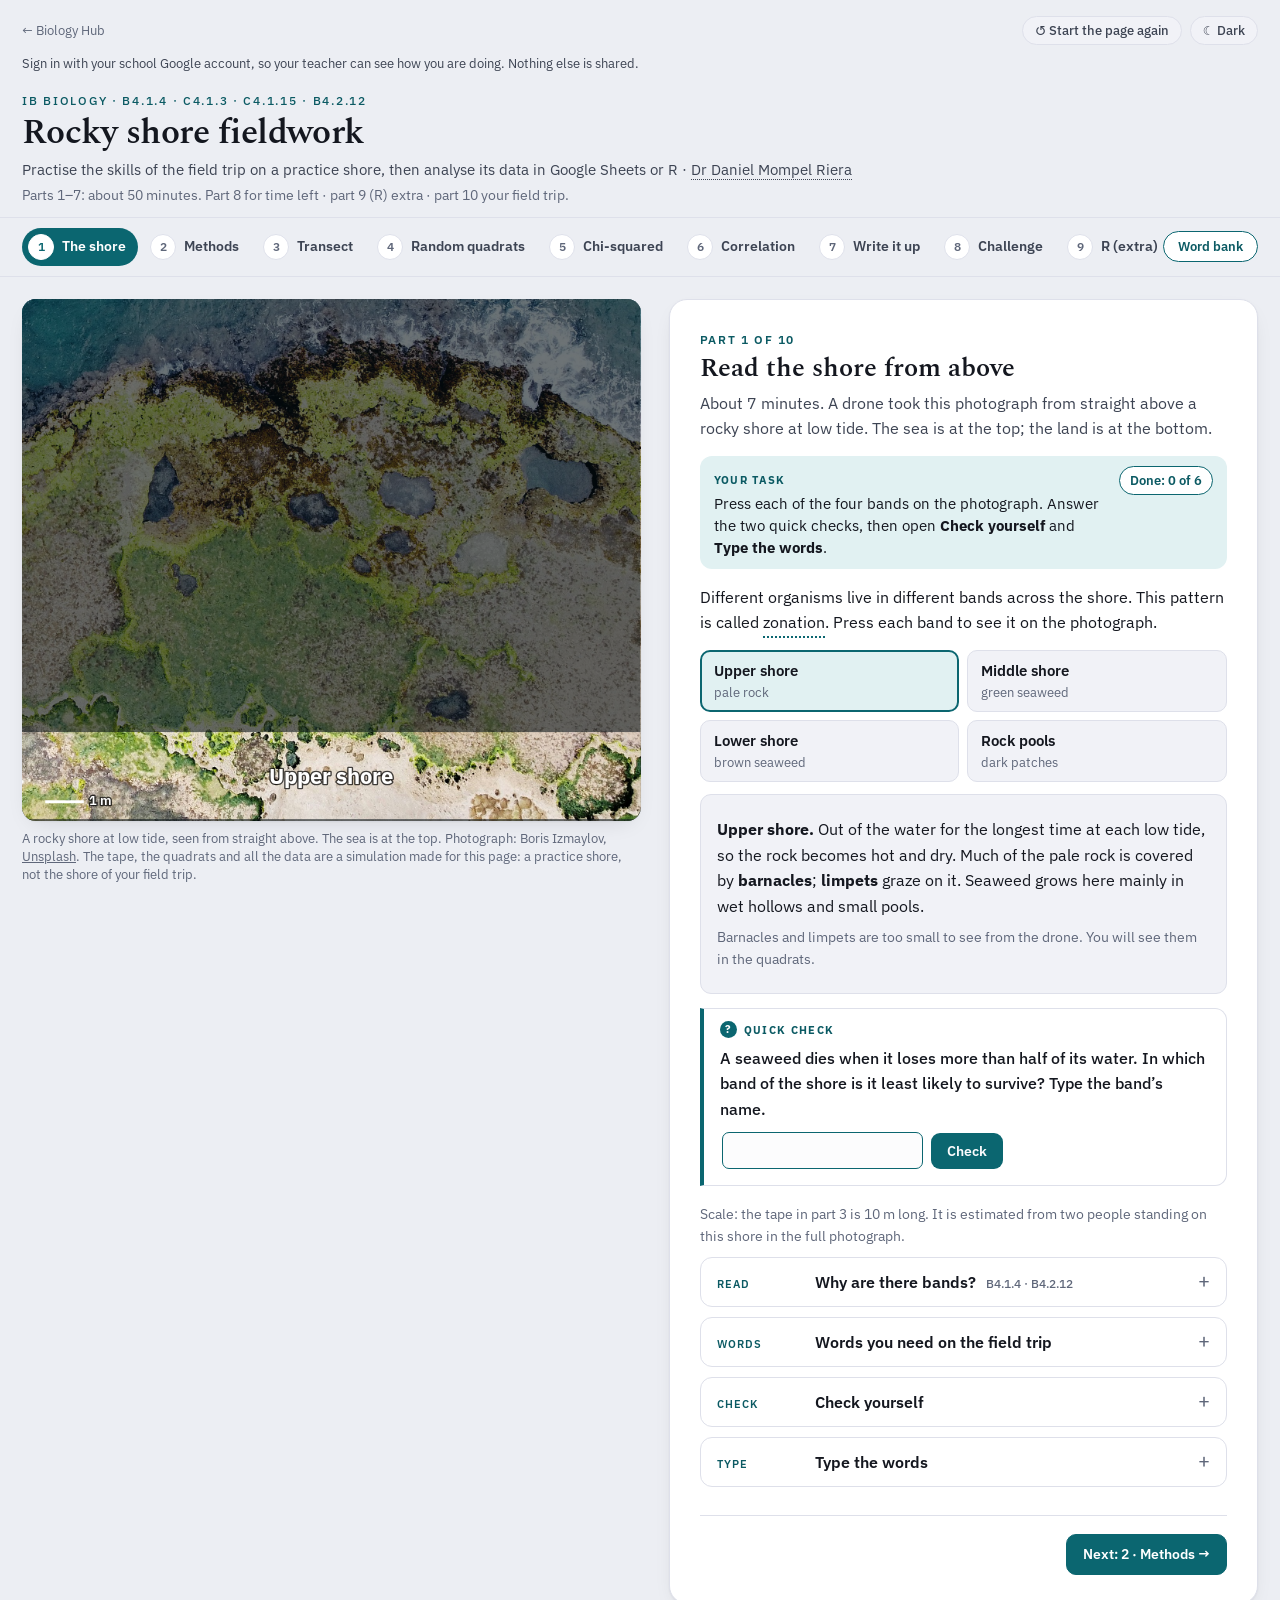
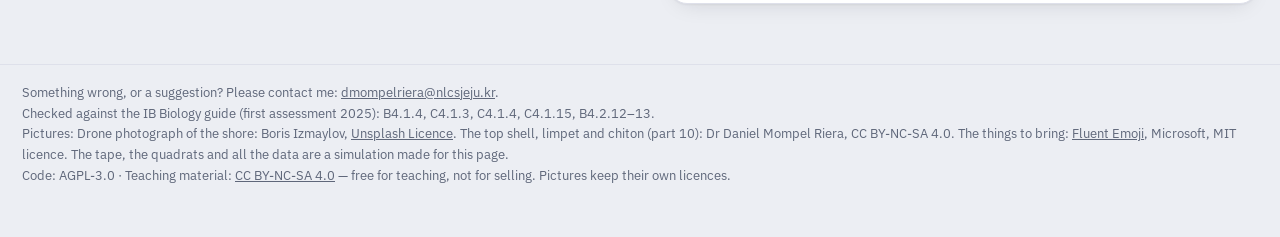
==== commit bb618c02: "A 5 x 5 quadrat counted by the pupil; every square clearly in or out; task cards and progress rings " ====
--- a/index.html
+++ b/index.html
@@ -9,7 +9,7 @@
 <link rel="preconnect" href="https://fonts.googleapis.com">
 <link rel="preconnect" href="https://fonts.gstatic.com" crossorigin>
 <link rel="stylesheet" href="https://fonts.googleapis.com/css2?family=IBM+Plex+Mono:wght@400;500&family=IBM+Plex+Sans:wght@400;500;600;700&family=Spectral:ital,wght@0,600;1,400&display=swap">
-<link rel="stylesheet" href="css/app.css?v=25">
+<link rel="stylesheet" href="css/app.css?v=26">
 <!-- Bright or dark: the reader's choice for the whole site (biology.theme), else the computer's setting. Set before
      the first paint so the page never flashes the other version. -->
 <script>(function () { try { var t = localStorage.getItem('biology.theme'); if (t === 'light' || t === 'dark') document.documentElement.setAttribute('data-theme', t); } catch (e) {} })();</script>
@@ -21,7 +21,7 @@
   <div class="eyebrow">IB Biology · B4.1.4 · C4.1.3 · C4.1.15 · B4.2.12</div>
   <h1>Rocky shore fieldwork</h1>
   <p class="by">Practise the skills of the field trip on a practice shore, then analyse its data in Google Sheets or R · <a class="by-me" href="https://github.com/Mompel226" target="_blank" rel="noopener">Dr Daniel Mompel Riera</a></p>
-  <p class="note">Parts 1–7 take about 50 minutes: each part says how long. Part 8 is for any time you have left, part 9 (R) is extra, and part 10 is about your own field trip.</p>
+  <p class="note top-note">Parts 1–7: about 50 minutes. Part 8 for time left · part 9 (R) extra · part 10 your field trip.</p>
 </div>
 
 <nav class="partbar" id="partbar" aria-label="Parts of the practical">
@@ -68,6 +68,7 @@
     <section class="part open" id="part-1" role="tabpanel" aria-labelledby="tab-1" data-mode="zones" data-pin>
       <h2>Read the shore from above</h2>
       <p class="sub">About 7 minutes. A drone took this photograph from straight above a rocky shore at low tide. The sea is at the top; the land is at the bottom.</p>
+      <div class="task" data-task="1"><div><span class="task__k">Your task</span><p>Press each of the four bands on the photograph. Answer the two quick checks, then open <b>Check yourself</b> and <b>Type the words</b>.</p></div><span class="task__n" aria-live="polite"></span></div>
       <p>Different organisms live in different bands across the shore. This pattern is called <button class="term" data-t="zonation">zonation</button>. Press each band to see it on the photograph.</p>
       <div class="choices" id="zone-choices">
         <button data-zone="upper" aria-pressed="true">Upper shore<small>pale rock</small></button>
@@ -126,6 +127,7 @@
     <section class="part" id="part-2" role="tabpanel" aria-labelledby="tab-2" data-mode="method" data-pin>
       <h2>Choose a sampling method</h2>
       <p class="sub">About 7 minutes. You cannot count every organism on a shore, so you take samples. Press each method to see it on the photograph.</p>
+      <div class="task" data-task="2"><div><span class="task__k">Your task</span><p>Press each of the four methods. Answer the two quick checks, then open <b>Check yourself</b> and <b>Fill the gaps</b>.</p></div><span class="task__n" aria-live="polite"></span></div>
       <div class="choices" id="method-choices">
         <button data-m="line" aria-pressed="true">Line transect<small>a tape, points along it</small></button>
         <button data-m="cont" aria-pressed="false">Belt transect: continuous<small>quadrats side by side</small></button>
@@ -160,34 +162,34 @@
     <!-- 3 ------------------------------------------------------------------ -->
     <section class="part" id="part-3" role="tabpanel" aria-labelledby="tab-3" data-mode="transect" data-pin>
       <h2>Record the transect</h2>
-      <p class="sub">About 10 minutes. An interrupted belt transect: 11 quadrats, 1 m apart, from the top of the shore (0 m) to near the sea (10 m). In each quadrat you measure the <button class="term" data-t="cover">percentage cover</button> of three species. <u>Do at least four quadrats yourself</u> (for example 0, 3, 7 and 10 m), then press <b>Fill the empty rows with our counts</b>.</p>
+      <p class="sub">About 10 minutes. An interrupted belt transect: 11 quadrats, 1 m apart, from the top of the shore (0 m) to near the sea (10 m). In each quadrat you measure the <button class="term" data-t="cover">percentage cover</button> of three species.</p>
+      <div class="task" data-task="3"><div><span class="task__k">Your task</span><p>Record at least <b>4 quadrats</b> yourself, for example 0, 3, 7 and 10 m. Then press <b>Fill the empty rows with our counts</b>.</p></div><span class="task__n" aria-live="polite"></span></div>
       <ol>
         <li>Press a quadrat's number: beside the yellow tape on the photograph, or in the row below. Its quadrat opens, with a key to what is drawn in it.</li>
-        <li>The quadrat is 0.5 m × 0.5 m. The page lays a grid of 100 small squares over it. Choose a species, then press every square that is <u>at least half covered</u> by it. Each square is 1 %: the page adds them up.</li>
-        <li>Press <b>Lift the seaweed</b>: barnacles also grow under seaweed. Choose Barnacles and press their squares with the seaweed lifted.</li>
-        <li>Press <b>Check</b>. Within 5 % of our count is a good estimate; <b>Show our squares</b> lets you compare square by square. The rock temperature is read from a temperature probe on the rock.</li>
+        <li>The quadrat is 0.5 m × 0.5 m, strung into <b>25 squares</b>, so each square is <b>4 %</b> of it. For each species, count the squares that are <u>at least half covered</u> by it, then type its percentage cover: squares × 4.</li>
+        <li>Press <b>Lift the seaweed</b>: barnacles also grow under seaweed. Count their squares with the seaweed lifted.</li>
+        <li>Press <b>Check</b>. After a second wrong try, our count shows, and <b>Show our squares</b> lets you compare square by square. The rock temperature is read from a temperature probe on the rock.</li>
       </ol>
-      <div data-qc="p3-qc-1"></div>
       <div class="qpick" id="t-pick" role="group" aria-label="Open a quadrat"></div>
+      <div class="tablewrap"><table class="data" id="t-table"></table></div>
+      <p class="tbtns"><button class="btn ghost" id="t-fill">Fill the empty rows with our counts</button> <button class="btn" id="t-copy">Copy the table for Google Sheets</button></p>
+      <p class="tlinks"><button class="linkish" id="t-csv" type="button">Download as CSV</button> · <button class="linkish" id="t-clear" type="button">Clear my data</button></p>
+      <p class="note" id="t-msg" aria-live="polite"></p>
+      <p class="note">Your table stays in this browser. If you are signed in, each Check is also kept for your teacher.</p>
       <div class="box amber">
         <div class="k">Two things that surprise people</div>
         <p>The covers in one quadrat can add up to <u>more than 100 %</u>: seaweed lies on top of barnacles.</p>
         <p>Two people estimating the same quadrat often differ by 5–10 %. On the shore, the same person should estimate the cover in every quadrat, so that the estimates are consistent.</p>
       </div>
+      <div data-qc="p3-qc-1"></div>
       <div data-qc="p3-qc-2"></div>
-      <div class="tablewrap"><table class="data" id="t-table"></table></div>
-      <button class="btn" id="t-copy">Copy the table for Google Sheets</button>
-      <button class="btn ghost" id="t-csv">Download as CSV</button>
-      <button class="btn ghost" id="t-fill">Fill the empty rows with our counts</button>
-      <button class="btn ghost" id="t-clear">Clear my data</button>
-      <p class="note" id="t-msg" aria-live="polite"></p>
-      <p class="note">Your entries stay in this browser only. Nothing is sent anywhere.</p>
     </section>
 
     <!-- 4 ------------------------------------------------------------------ -->
     <section class="part" id="part-4" role="tabpanel" aria-labelledby="tab-4" data-mode="random" data-pin>
       <h2>Random quadrats in one area</h2>
-      <p class="sub">About 5 minutes. The red square on the photograph is a 5 m × 5 m area inside the middle shore. Sample it with 30 random quadrats. In each one, <u>count the limpets</u> (press each one as you count it) and record whether sea lettuce is present. <u>Record at least ten yourself</u>, then press <b>Fill the rest with our records</b>.</p>
+      <p class="sub">About 5 minutes. The red square on the photograph is a 5 m × 5 m area inside the middle shore. Sample it with 30 random quadrats. In each one, <u>count the limpets</u> (press each one as you count it) and record whether sea lettuce is present.</p>
+      <div class="task" data-task="4"><div><span class="task__k">Your task</span><p>Record at least <b>10 random quadrats</b> yourself. Then press <b>Fill the rest with our records</b>.</p></div><span class="task__n" aria-live="polite"></span></div>
       <div class="box">
         <div class="k">How to choose a random position</div>
         <p>The area is a grid of 10 × 10 squares, each 0.5 m × 0.5 m. Two random numbers from 0 to 9 give one square: the first counts across, the second counts down. In Google Sheets, <kbd>=RANDBETWEEN(0,9)</kbd> gives a random whole number from 0 to 9. If a square appears twice, or more than half of it is in a rock pool, take new numbers.</p>
@@ -206,6 +208,7 @@
     <section class="part" id="part-5" role="tabpanel" aria-labelledby="tab-5" data-mode="chi" data-pin>
       <h2>Test for an association: chi-squared</h2>
       <p class="sub">About 7 minutes. C4.1.15 · Are limpets and sea lettuce found together more often, or less often, than chance would give?</p>
+      <div class="task" data-task="5"><div><span class="task__k">Your task</span><p>Go through the <b>9 steps</b> with <b>Next step</b>. Three of them have a quick check.</p></div><span class="task__n" aria-live="polite"></span></div>
       <p class="note" id="c-source"></p>
       <div class="catkey" id="c-key" aria-label="Colours on the photograph"></div>
       <div class="steps" id="c-steps"></div>
@@ -217,6 +220,7 @@
     <section class="part" id="part-6" role="tabpanel" aria-labelledby="tab-6" data-mode="corr" data-pin>
       <h2>Correlate a species with an abiotic variable</h2>
       <p class="sub">About 7 minutes. B4.1.4 · Does the percentage cover of a species change with the rock temperature along the transect?</p>
+      <div class="task" data-task="6"><div><span class="task__k">Your task</span><p>Press each species and read its graph. Answer the two quick checks. If you have time, do it in Google Sheets.</p></div><span class="task__n" aria-live="polite"></span></div>
       <p class="note" id="k-source"></p>
       <div class="choices" id="k-choices">
         <button data-sp="barn" aria-pressed="true">Barnacles</button>
@@ -252,6 +256,7 @@
     <section class="part" id="part-7" role="tabpanel" aria-labelledby="tab-7" data-mode="write">
       <h2>Write about your data</h2>
       <p class="sub">About 10 minutes. Exam answers about data use the same sentence patterns again and again. Type the missing word or number in each gap, then press <b>Check</b>. Spelling counts. The numbers come from your tables in parts 3 and 4.</p>
+      <div class="task" data-task="7"><div><span class="task__k">Your task</span><p>Complete frames <b>A–F</b>: type every gap, then press <b>Check</b>. Then write the two answers.</p></div><span class="task__n" aria-live="polite"></span></div>
       <div class="practice" data-p="frames"></div>
       <div class="practice" data-p="write"></div>
       <details class="fold"><summary><span class="fk">Words</span><span class="ft">Useful words for data</span></summary><div class="fold-in">
@@ -269,6 +274,7 @@
     <section class="part" id="part-8" role="tabpanel" aria-labelledby="tab-8" data-mode="counts" data-pin>
       <h2>Challenge</h2>
       <p class="sub">For any time you have left, and for anyone who wants a harder challenge. Use a calculator or Google Sheets. Give numbers to the precision asked.</p>
+      <div class="task" data-task="8"><div><span class="task__k">Your task</span><p>For any time you have left: as many questions as you can, in any order.</p></div><span class="task__n" aria-live="polite"></span></div>
       <p>These are our counts of the limpets in the 30 random quadrats of part 4:</p>
       <p class="formula" id="limp-list"></p>
       <div class="practice" data-p="challenge"></div>
@@ -278,6 +284,7 @@
     <section class="part" id="part-9" role="tabpanel" aria-labelledby="tab-9" data-mode="transect">
       <h2>Extra: the same analysis in R</h2>
       <p class="sub">For when you have finished parts 1–8. R is the free program many biologists use for their data. Follow the steps in RStudio, or in your browser on Learn R.</p>
+      <div class="task" data-task="9"><div><span class="task__k">Your task</span><p>Extra: follow the steps in RStudio or on Learn R, and answer the quick check.</p></div><span class="task__n" aria-live="polite"></span></div>
       <div class="box ib"><div class="k">No RStudio on your laptop?</div><p><a href="https://nlcsbiology.com/learn-r/ib.html">Learn R · Statistics in R</a> runs real R in your browser. Its chi-squared and correlation stages use the same commands as below.</p></div>
       <div class="practice" data-p="rsteps"></div>
       <div data-qc="p9-qc-1"></div>
@@ -287,6 +294,7 @@
     <section class="part" id="part-10" role="tabpanel" aria-labelledby="tab-10" data-mode="trip">
       <h2>Your field trip</h2>
       <p class="sub">Parts 1–9 use a practice shore. On the field trip you sample a real rocky shore: dark volcanic rock, with shallow pools at low tide. What you study there depends on what you find, and your research question is your own. Your teacher’s workbook gives this year’s details: the place, the species and the deadline.</p>
+      <div class="task" data-task="10"><div><span class="task__k">Your task</span><p>Read this part before the trip, and answer its three quick checks.</p></div><span class="task__n" aria-live="polite"></span></div>
 
       <p class="blk">Before the trip · learn</p>
       <h3>What you may find</h3>
@@ -386,6 +394,7 @@
     <div class="quad-side">
       <button class="close-x" id="quad-close" aria-label="Close">×</button>
       <h2 id="quad-title"></h2>
+      <div class="qstrip" id="quad-strip"></div>
       <p class="note" id="quad-sub"></p>
       <p class="quad-how" id="quad-how"></p>
       <p><button class="btn ghost" id="quad-lift" aria-pressed="false">Lift the seaweed</button></p>
@@ -405,11 +414,11 @@
 </footer>
 
 <script src="https://accounts.google.com/gsi/client?hl=en-GB" async defer></script>
-<script src="js/config.js?v=25"></script>
-<script src="js/signin.js?v=25"></script>
-<script src="js/lesson.js?v=25"></script>
-<script src="js/shore-data.js?v=25"></script>
-<script src="js/app.js?v=25"></script>
-<script src="js/practice.js?v=25"></script>
+<script src="js/config.js?v=26"></script>
+<script src="js/signin.js?v=26"></script>
+<script src="js/lesson.js?v=26"></script>
+<script src="js/shore-data.js?v=26"></script>
+<script src="js/app.js?v=26"></script>
+<script src="js/practice.js?v=26"></script>
 </body>
 </html>
--- a/css/app.css
+++ b/css/app.css
@@ -42,7 +42,7 @@
 html{scroll-behavior:smooth}
 body{margin:0;background:var(--page);color:var(--ink);font-family:var(--sans);font-size:16px;line-height:1.6;-webkit-font-smoothing:antialiased}
 a{color:var(--sea-ink)}
-.top{max-width:1360px;margin:0 auto;padding:26px 22px 0}
+.top{max-width:1360px;margin:0 auto;padding:16px 22px 0}
 .lessonbar{display:flex;flex-wrap:wrap;align-items:center;gap:6px 12px;margin:-4px 0 14px;font-size:13px;color:var(--ink2)}
 .lessonbar[hidden]{display:none}
 .lesson__who{font-weight:600;color:var(--ink)}
@@ -51,20 +51,21 @@
 .lesson__out{font:500 12.5px/1 var(--sans);color:var(--ink3);background:none;border:0;padding:0;text-decoration:underline;cursor:pointer}
 .lesson__msg{flex-basis:100%;color:var(--amber)}
 .lesson__g{display:inline-flex;min-height:32px;align-items:center}
-.upbar{display:flex;justify-content:space-between;align-items:center;gap:12px;margin:0 0 14px}
+.upbar{display:flex;justify-content:space-between;align-items:center;gap:12px;margin:0 0 8px}
 .upbtns{display:flex;gap:8px;flex-wrap:wrap;justify-content:flex-end}
 .themebtn{font:500 12.5px/1 var(--sans);color:var(--ink2);background:var(--surface);border:1px solid var(--rule);border-radius:100px;padding:7px 12px;cursor:pointer}
 .themebtn:hover,.themebtn:focus-visible{color:var(--ink);border-color:var(--ink3)}
 .up{display:inline-block;margin:0;font-size:12.5px;line-height:1;color:var(--ink3);text-decoration:none}
 .up:hover,.up:focus-visible{color:var(--ink);text-decoration:underline}
 .eyebrow{font:500 11.5px/1 var(--sans);letter-spacing:.15em;text-transform:uppercase;color:var(--sea-ink)}
-h1{font-family:var(--serif);font-weight:600;font-size:clamp(1.9rem,4vw,2.6rem);line-height:1.1;letter-spacing:-.015em;margin:12px 0 0}
-.by{margin:8px 0 0;font-size:14.5px;color:var(--ink2)}
+h1{font-family:var(--serif);font-weight:600;font-size:clamp(1.7rem,3.2vw,2.2rem);line-height:1.1;letter-spacing:-.015em;margin:8px 0 0}
+.by{margin:5px 0 0;font-size:14.5px;color:var(--ink2)}
+.top-note{margin:4px 0 0}
 .by-me{color:inherit;text-decoration:none;border-bottom:1px dotted currentColor}
 .by-me:hover,.by-me:focus-visible{border-bottom-style:solid}
 
 /* ---------- the parts as steps across the top: always in view, the one open stands out, the ones seen are ticked ---------- */
-.partbar{position:sticky;top:0;z-index:30;margin-top:18px;background:color-mix(in srgb,var(--page) 88%,transparent);
+.partbar{position:sticky;top:0;z-index:30;margin-top:10px;background:color-mix(in srgb,var(--page) 88%,transparent);
   -webkit-backdrop-filter:saturate(1.4) blur(10px);backdrop-filter:saturate(1.4) blur(10px);border-bottom:1px solid var(--rule);border-top:1px solid var(--rule)}
 .partbar{display:flex;align-items:center}
 .partbar .tabs{flex:1;min-width:0;max-width:1360px;margin:0 auto;padding:10px 22px;display:flex;gap:6px;overflow-x:auto;scrollbar-width:none;scroll-padding:0 22px}
@@ -295,10 +296,8 @@
 .quad-pic svg{display:block;width:100%;height:auto;border-radius:10px;touch-action:manipulation;user-select:none;-webkit-user-select:none}
 .quad-pic .q-weed{transition:opacity .25s}
 .quad-pic svg.lifted .q-weed{opacity:.1}
-.qgrid rect{stroke:rgba(20,20,20,.38);stroke-width:2.5;cursor:pointer}
-.qgrid rect:hover{fill:#fff;fill-opacity:.22}
-.qgrid rect.on{stroke:rgba(20,20,20,.6)}
-.qgrid rect.key{stroke:#111;stroke-width:7;stroke-dasharray:16 10}
+.qstrings line{stroke:#1E1E1E;stroke-opacity:.72;stroke-width:4;stroke-linecap:round}
+.qkeyr{stroke:#111;stroke-width:6;stroke-dasharray:16 10}
 .qhit{fill:#fff;fill-opacity:0;cursor:pointer}
 .qhit:hover{fill-opacity:.25;stroke:#fff;stroke-width:3}
 .qbadge{fill:var(--sea);stroke:#fff;stroke-width:4;pointer-events:none}
@@ -427,3 +426,30 @@
   .part{display:block!important;break-inside:avoid}
   .layout{display:block}
 }
+
+/* progress in the part tabs: a ring of what is done in this round; full = green (12 Oct 2026, the layout audit) */
+.partbar .tabs button:not([aria-selected="true"]) .n.prog{border-color:transparent;background:radial-gradient(closest-side,var(--sheet) 76%,transparent 79% 100%),conic-gradient(var(--sea) calc(var(--p) * 1%),var(--rule) 0)}
+.partbar .tabs button:not([aria-selected="true"]) .n.full{background:var(--ok);border-color:var(--ok);color:#fff}
+/* "Your task" at the top of every part, with its tally */
+.task{display:flex;gap:12px;align-items:flex-start;justify-content:space-between;background:var(--sea-soft);border-radius:12px;padding:10px 14px;margin:0 0 16px}
+.task p{margin:2px 0 0;font-size:15px;line-height:1.45}
+.task__k{font:700 11px/1.2 var(--sans);letter-spacing:.12em;text-transform:uppercase;color:var(--sea-ink)}
+.task__n{flex:none;font:600 12.5px/1.2 var(--sans);color:var(--sea-ink);background:var(--sheet);border:1px solid var(--sea);border-radius:100px;padding:6px 10px;white-space:nowrap}
+.task__n:empty{display:none}
+.task__n.full{background:var(--ok);border-color:var(--ok);color:#fff}
+/* part 3: one main button, the rest small */
+.tbtns{margin:10px 0 4px}
+.tlinks{margin:2px 0 8px;font-size:13.5px;color:var(--ink3)}
+/* the quadrat window: a strip to move along the transect */
+.qstrip{display:flex;flex-wrap:wrap;gap:4px;align-items:center;margin:4px 0 8px}
+.qstrip button{min-width:30px;height:30px;font:600 12.5px/1 var(--sans);color:var(--ink2);background:var(--surface);border:1px solid var(--rule);border-radius:8px;cursor:pointer}
+.qstrip button.done{background:var(--ok-soft);border-color:var(--ok);color:var(--ok)}
+.qstrip button.cur{background:var(--sea);border-color:var(--sea);color:#fff}
+.qstrip .note{margin-left:4px}
+.qhit:focus{outline:none}
+.qhit:focus-visible{fill:#fff;fill-opacity:.3;stroke:var(--sea);stroke-width:6}
+@media (max-width:1000px){
+  /* on a phone the drawing stays at the top of the window while the boxes are filled in */
+  .quad-img{position:sticky;top:0;z-index:3;background:var(--paper);padding-bottom:6px}
+  .task{flex-direction:column;gap:6px}
+}
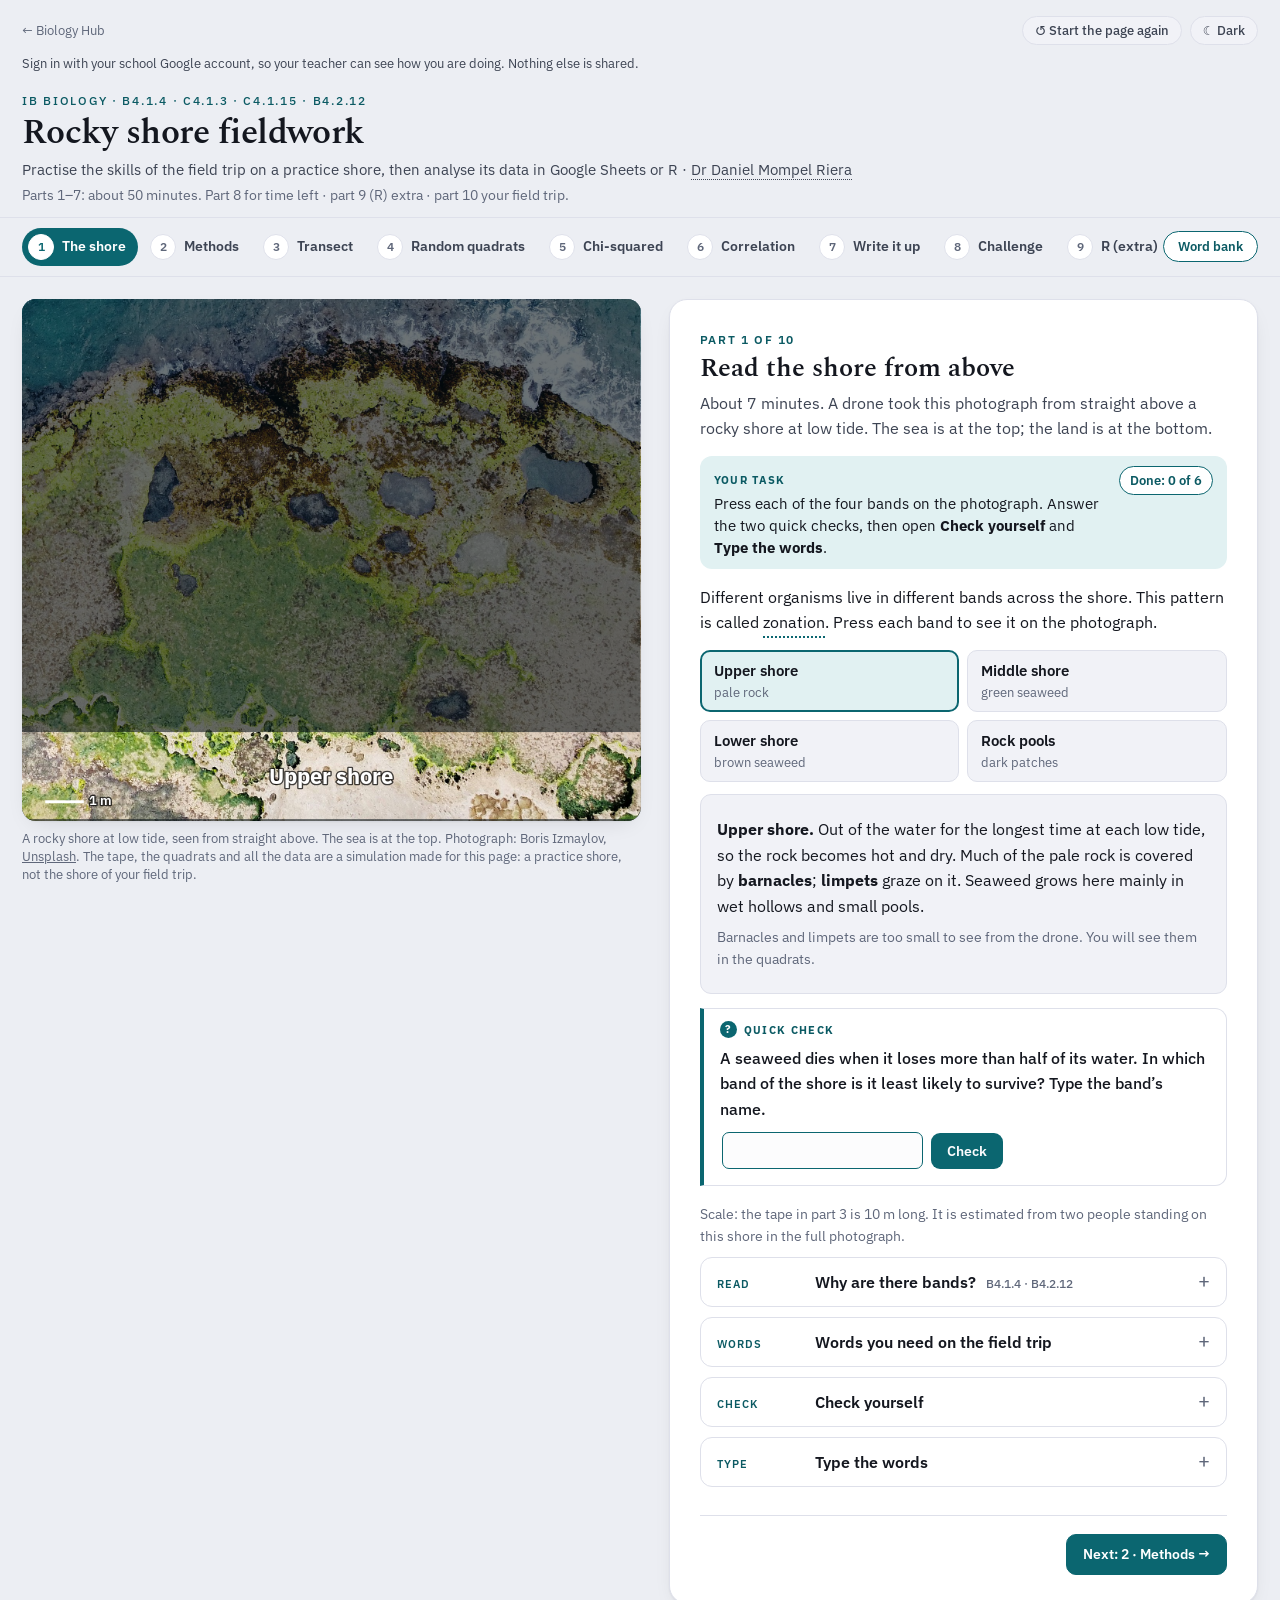
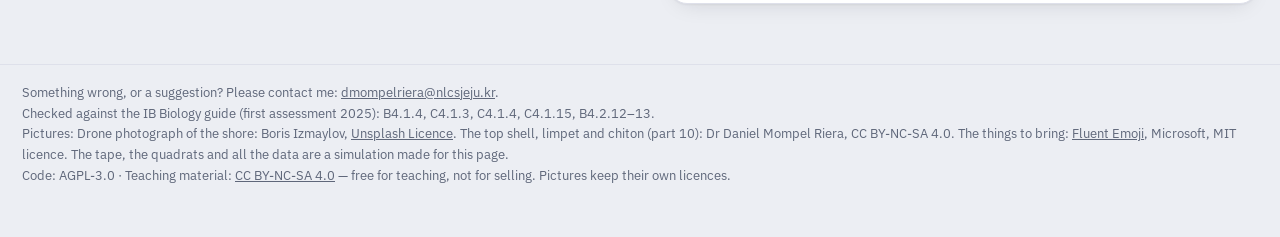
==== commit 91fe309f: "Answers come back after a reload; a thin progress bar per part; part 5's tables side by side - js/ap" ====
--- a/index.html
+++ b/index.html
@@ -9,7 +9,7 @@
 <link rel="preconnect" href="https://fonts.googleapis.com">
 <link rel="preconnect" href="https://fonts.gstatic.com" crossorigin>
 <link rel="stylesheet" href="https://fonts.googleapis.com/css2?family=IBM+Plex+Mono:wght@400;500&family=IBM+Plex+Sans:wght@400;500;600;700&family=Spectral:ital,wght@0,600;1,400&display=swap">
-<link rel="stylesheet" href="css/app.css?v=26">
+<link rel="stylesheet" href="css/app.css?v=27">
 <!-- Bright or dark: the reader's choice for the whole site (biology.theme), else the computer's setting. Set before
      the first paint so the page never flashes the other version. -->
 <script>(function () { try { var t = localStorage.getItem('biology.theme'); if (t === 'light' || t === 'dark') document.documentElement.setAttribute('data-theme', t); } catch (e) {} })();</script>
@@ -414,11 +414,11 @@
 </footer>
 
 <script src="https://accounts.google.com/gsi/client?hl=en-GB" async defer></script>
-<script src="js/config.js?v=26"></script>
-<script src="js/signin.js?v=26"></script>
-<script src="js/lesson.js?v=26"></script>
-<script src="js/shore-data.js?v=26"></script>
-<script src="js/app.js?v=26"></script>
-<script src="js/practice.js?v=26"></script>
+<script src="js/config.js?v=27"></script>
+<script src="js/signin.js?v=27"></script>
+<script src="js/lesson.js?v=27"></script>
+<script src="js/shore-data.js?v=27"></script>
+<script src="js/app.js?v=27"></script>
+<script src="js/practice.js?v=27"></script>
 </body>
 </html>
--- a/css/app.css
+++ b/css/app.css
@@ -85,6 +85,11 @@
 .stage-data .sd__h{font:700 11px/1.3 var(--sans);letter-spacing:.12em;text-transform:uppercase;color:var(--ink3);margin:6px 0 2px}
 .stage-data table.data{margin:4px 0 6px;font-size:13px}
 .stage-data table.data td,.stage-data table.data th{padding:3px 6px}
+/* part 5 (12 Oct 2026, Daniel: the photo and the observed data "together", no scrolling): the observed and expected tables
+   side by side, and a photo no taller than the screen leaves room for (same shape: 1600 × 1350) */
+.stage-data.two:not([hidden]){display:grid;grid-template-columns:minmax(0,1.25fr) minmax(0,1fr);gap:0 14px;align-items:start}
+.stage-data .sd__k{grid-column:1/-1;margin:0;font-size:12px;color:var(--ink3)}
+.stage.chi .photo{width:min(100%,calc((100vh - var(--bar-h,56px) - 16px - 270px) * 1600 / 1350));margin:0 auto}
 .partbar .tabs::-webkit-scrollbar{display:none}
 .partbar .tabs button{flex:none;display:inline-flex;align-items:center;gap:8px;font:600 13.5px/1 var(--sans);color:var(--ink2);background:none;border:0;border-radius:100px;padding:6px 12px 6px 6px;cursor:pointer;white-space:nowrap}
 .partbar .tabs .n{display:inline-grid;place-items:center;width:26px;height:26px;border-radius:50%;background:var(--sheet);border:1.5px solid var(--rule);font:600 12px/1 var(--sans);color:var(--ink3)}
@@ -427,8 +432,15 @@
   .layout{display:block}
 }
 
-/* progress in the part tabs: a ring of what is done in this round; full = green (12 Oct 2026, the layout audit) */
-.partbar .tabs button:not([aria-selected="true"]) .n.prog{border-color:transparent;background:radial-gradient(closest-side,var(--sheet) 76%,transparent 79% 100%),conic-gradient(var(--sea) calc(var(--p) * 1%),var(--rule) 0)}
+/* progress in the part tabs (12 Oct 2026). The first try, a thin ring around the number, read as a broken circle (Daniel:
+   "they look very ugly … they are cut … they don't really look like progression"). Now a bar under the part's name fills
+   as its questions are done (this round); a part with every question done has a green circle. */
+.partbar .tabs button{position:relative}
+.partbar .tabs .pb{display:none;position:absolute;left:40px;right:12px;bottom:2px;height:3px;border-radius:2px;background:var(--rule);overflow:hidden}
+.partbar .tabs .pb i{display:block;height:100%;width:calc(var(--p) * 1%);background:var(--sea);border-radius:2px}
+.partbar .tabs button.prog .pb{display:block}
+.partbar .tabs button[aria-selected="true"] .pb{background:rgba(255,255,255,.35)}
+.partbar .tabs button[aria-selected="true"] .pb i{background:#fff}
 .partbar .tabs button:not([aria-selected="true"]) .n.full{background:var(--ok);border-color:var(--ok);color:#fff}
 /* "Your task" at the top of every part, with its tally */
 .task{display:flex;gap:12px;align-items:flex-start;justify-content:space-between;background:var(--sea-soft);border-radius:12px;padding:10px 14px;margin:0 0 16px}
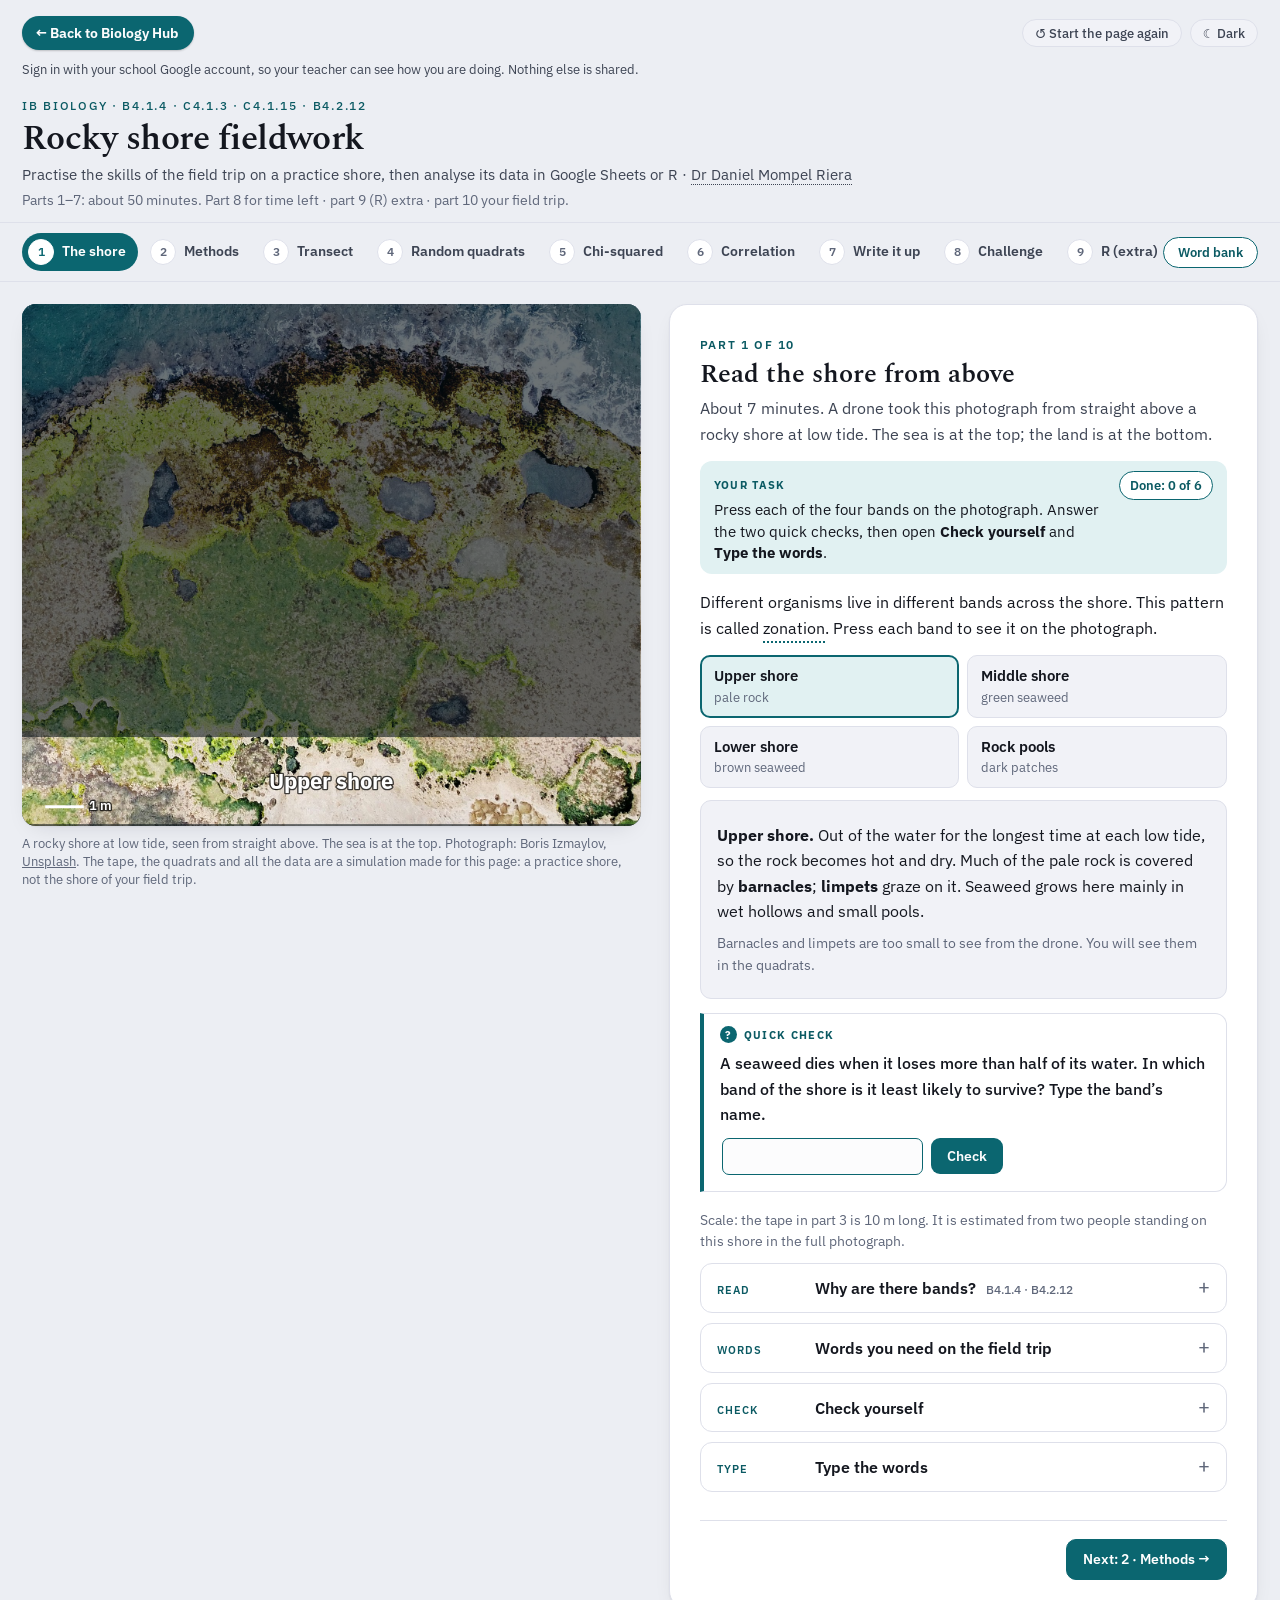
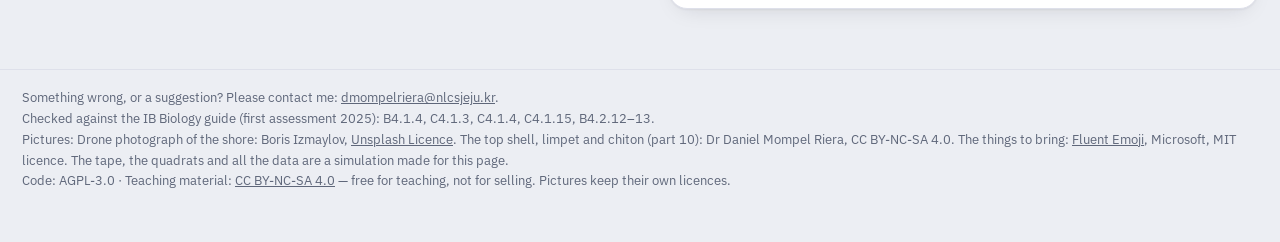
==== commit a1a68ff8: "The way back to the Biology Hub is a solid pill in this site's own colours Daniel, 14 Oct 2026: pupi" ====
--- a/index.html
+++ b/index.html
@@ -9,14 +9,14 @@
 <link rel="preconnect" href="https://fonts.googleapis.com">
 <link rel="preconnect" href="https://fonts.gstatic.com" crossorigin>
 <link rel="stylesheet" href="https://fonts.googleapis.com/css2?family=IBM+Plex+Mono:wght@400;500&family=IBM+Plex+Sans:wght@400;500;600;700&family=Spectral:ital,wght@0,600;1,400&display=swap">
-<link rel="stylesheet" href="css/app.css?v=27">
+<link rel="stylesheet" href="css/app.css?v=28">
 <!-- Bright or dark: the reader's choice for the whole site (biology.theme), else the computer's setting. Set before
      the first paint so the page never flashes the other version. -->
 <script>(function () { try { var t = localStorage.getItem('biology.theme'); if (t === 'light' || t === 'dark') document.documentElement.setAttribute('data-theme', t); } catch (e) {} })();</script>
 </head>
 <body>
 <div class="top">
-  <div class="upbar"><a class="up" href="https://nlcsbiology.com/biology-hub/">← Biology Hub</a><span class="upbtns"><button class="themebtn" id="btnRestart" type="button" aria-label="Start the whole page again">↺ Start <span class="lg">the page </span>again</button><button class="themebtn" id="btnTheme" type="button" hidden></button></span></div>
+  <div class="upbar"><a class="up" href="https://nlcsbiology.com/biology-hub/">← Back to Biology Hub</a><span class="upbtns"><button class="themebtn" id="btnRestart" type="button" aria-label="Start the whole page again">↺ Start <span class="lg">the page </span>again</button><button class="themebtn" id="btnTheme" type="button" hidden></button></span></div>
   <div class="lessonbar" id="lessonBar" hidden></div>
   <div class="eyebrow">IB Biology · B4.1.4 · C4.1.3 · C4.1.15 · B4.2.12</div>
   <h1>Rocky shore fieldwork</h1>
@@ -414,11 +414,11 @@
 </footer>
 
 <script src="https://accounts.google.com/gsi/client?hl=en-GB" async defer></script>
-<script src="js/config.js?v=27"></script>
-<script src="js/signin.js?v=27"></script>
-<script src="js/lesson.js?v=27"></script>
-<script src="js/shore-data.js?v=27"></script>
-<script src="js/app.js?v=27"></script>
-<script src="js/practice.js?v=27"></script>
+<script src="js/config.js?v=28"></script>
+<script src="js/signin.js?v=28"></script>
+<script src="js/lesson.js?v=28"></script>
+<script src="js/shore-data.js?v=28"></script>
+<script src="js/app.js?v=28"></script>
+<script src="js/practice.js?v=28"></script>
 </body>
 </html>
--- a/css/app.css
+++ b/css/app.css
@@ -55,8 +55,9 @@
 .upbtns{display:flex;gap:8px;flex-wrap:wrap;justify-content:flex-end}
 .themebtn{font:500 12.5px/1 var(--sans);color:var(--ink2);background:var(--surface);border:1px solid var(--rule);border-radius:100px;padding:7px 12px;cursor:pointer}
 .themebtn:hover,.themebtn:focus-visible{color:var(--ink);border-color:var(--ink3)}
-.up{display:inline-block;margin:0;font-size:12.5px;line-height:1;color:var(--ink3);text-decoration:none}
-.up:hover,.up:focus-visible{color:var(--ink);text-decoration:underline}
+/* the way back (14 Oct 2026, Daniel: pupils missed it): a solid pill in this site's own colours */
+.up{display:inline-flex;align-items:center;flex:none;white-space:nowrap;min-height:34px;margin:0;padding:0 16px 0 13px;font:650 14px/1 var(--sans,Inter,system-ui,sans-serif);letter-spacing:0;text-transform:none;color:var(--paper);background:var(--sea);border:0;border-radius:999px;text-decoration:none;box-shadow:0 1px 2px rgba(0,0,0,.2)}
+.up:hover,.up:focus-visible{background:var(--sea-ink);color:var(--paper);text-decoration:none}
 .eyebrow{font:500 11.5px/1 var(--sans);letter-spacing:.15em;text-transform:uppercase;color:var(--sea-ink)}
 h1{font-family:var(--serif);font-weight:600;font-size:clamp(1.7rem,3.2vw,2.2rem);line-height:1.1;letter-spacing:-.015em;margin:8px 0 0}
 .by{margin:5px 0 0;font-size:14.5px;color:var(--ink2)}
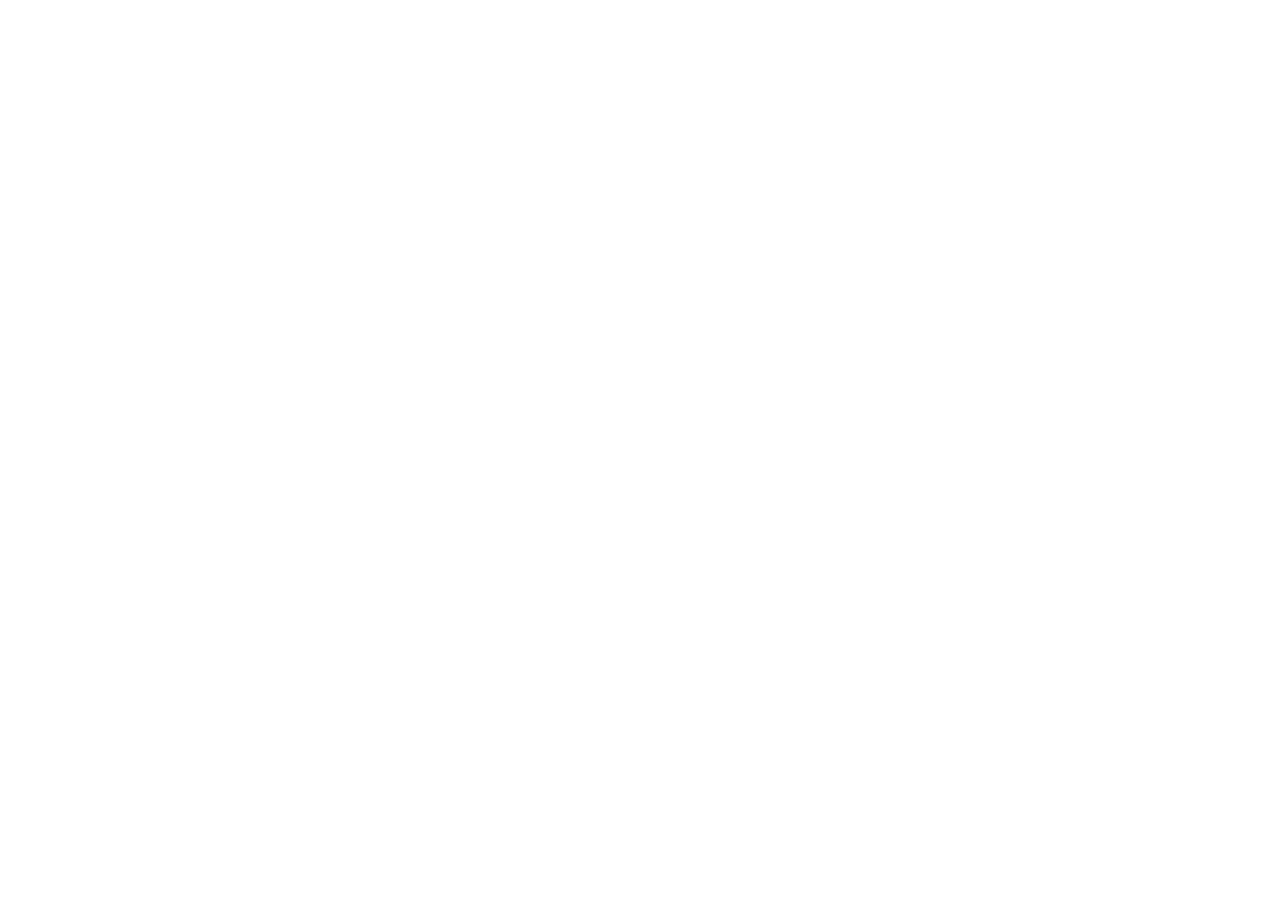
==== commit 3269fb9f: "The rocky shore practical moved to B41-rocky-shore-fieldwork-pract: this old address forwards there" ====
--- a/index.html
+++ b/index.html
@@ -1,424 +1,33 @@
 <!doctype html>
-<html lang="en">
+<html lang="en-GB">
 <head>
 <meta charset="utf-8">
 <meta name="viewport" content="width=device-width, initial-scale=1">
-<meta name="author" content="Dr Daniel Mompel Riera">
-<meta name="description" content="Rocky shore fieldwork for IB Biology: transects, quadrats, percentage cover, chi-squared and correlation, practised on a virtual shore, then done in Google Sheets or R.">
-<title>Rocky shore fieldwork · IB Biology</title>
-<link rel="preconnect" href="https://fonts.googleapis.com">
-<link rel="preconnect" href="https://fonts.gstatic.com" crossorigin>
-<link rel="stylesheet" href="https://fonts.googleapis.com/css2?family=IBM+Plex+Mono:wght@400;500&family=IBM+Plex+Sans:wght@400;500;600;700&family=Spectral:ital,wght@0,600;1,400&display=swap">
-<link rel="stylesheet" href="css/app.css?v=28">
-<!-- Bright or dark: the reader's choice for the whole site (biology.theme), else the computer's setting. Set before
-     the first paint so the page never flashes the other version. -->
-<script>(function () { try { var t = localStorage.getItem('biology.theme'); if (t === 'light' || t === 'dark') document.documentElement.setAttribute('data-theme', t); } catch (e) {} })();</script>
+<meta name="robots" content="noindex">
+<title>IB Biology practical: rocky shore fieldwork (B4.1)</title>
+<link rel="canonical" href="https://nlcsbiology.com/B41-rocky-shore-fieldwork-pract/">
+<script>
+  /* The rocky shore practical took the standard name B41-rocky-shore-fieldwork-pract on 29 Oct 2026 (Daniel). Links
+     already given to classes still come here: send the visitor on, keeping what follows the address (?… and #…). */
+  location.replace('https://nlcsbiology.com/B41-rocky-shore-fieldwork-pract/' + location.search + location.hash);
+</script>
+<meta http-equiv="refresh" content="1; url=https://nlcsbiology.com/B41-rocky-shore-fieldwork-pract/">
+<style>
+  :root{color-scheme:light dark}
+  body{margin:0;min-height:100vh;display:grid;place-items:center;font:17px/1.5 system-ui,-apple-system,"Segoe UI",sans-serif;
+       background:#F7F6F2;color:#0A141C;padding:24px}
+  @media (prefers-color-scheme:dark){body{background:#0A141C;color:#EDF4F8}}
+  main{max-width:34rem}
+  a{color:#0E7490;font-weight:600}
+  @media (prefers-color-scheme:dark){a{color:#5EEAD4}}
+  .by{font-size:14px;opacity:.75;margin-top:2em}
+</style>
 </head>
 <body>
-<div class="top">
-  <div class="upbar"><a class="up" href="https://nlcsbiology.com/biology-hub/">← Back to Biology Hub</a><span class="upbtns"><button class="themebtn" id="btnRestart" type="button" aria-label="Start the whole page again">↺ Start <span class="lg">the page </span>again</button><button class="themebtn" id="btnTheme" type="button" hidden></button></span></div>
-  <div class="lessonbar" id="lessonBar" hidden></div>
-  <div class="eyebrow">IB Biology · B4.1.4 · C4.1.3 · C4.1.15 · B4.2.12</div>
-  <h1>Rocky shore fieldwork</h1>
-  <p class="by">Practise the skills of the field trip on a practice shore, then analyse its data in Google Sheets or R · <a class="by-me" href="https://github.com/Mompel226" target="_blank" rel="noopener">Dr Daniel Mompel Riera</a></p>
-  <p class="note top-note">Parts 1–7: about 50 minutes. Part 8 for time left · part 9 (R) extra · part 10 your field trip.</p>
-</div>
-
-<nav class="partbar" id="partbar" aria-label="Parts of the practical">
-  <div class="tabs" role="tablist">
-    <button role="tab" id="tab-1" aria-controls="part-1" aria-selected="true"><span class="n">1</span>The shore</button>
-    <button role="tab" id="tab-2" aria-controls="part-2" aria-selected="false"><span class="n">2</span>Methods</button>
-    <button role="tab" id="tab-3" aria-controls="part-3" aria-selected="false"><span class="n">3</span>Transect</button>
-    <button role="tab" id="tab-4" aria-controls="part-4" aria-selected="false"><span class="n">4</span>Random quadrats</button>
-    <button role="tab" id="tab-5" aria-controls="part-5" aria-selected="false"><span class="n">5</span>Chi-squared</button>
-    <button role="tab" id="tab-6" aria-controls="part-6" aria-selected="false"><span class="n">6</span>Correlation</button>
-    <button role="tab" id="tab-7" aria-controls="part-7" aria-selected="false"><span class="n">7</span>Write it up</button>
-    <button role="tab" id="tab-8" aria-controls="part-8" aria-selected="false"><span class="n">8</span>Challenge</button>
-    <button role="tab" id="tab-9" aria-controls="part-9" aria-selected="false"><span class="n">9</span>R (extra)</button>
-    <button role="tab" id="tab-10" aria-controls="part-10" aria-selected="false"><span class="n">10</span>Your field trip</button>
-  </div>
-  <button class="wbbtn" id="wbBtn" type="button" aria-expanded="false" aria-controls="wb">Word bank</button>
-</nav>
-<aside class="wb" id="wb" hidden aria-labelledby="wb-h">
-  <div class="wb__top"><b id="wb-h">Word bank</b><button class="close-x" id="wbClose" type="button" aria-label="Close the word bank">×</button></div>
-  <p class="note">Words for the answers you type on this page. Spelling counts; capitals do not.</p>
-  <p class="wb__g">Describing a pattern</p><p class="wb__w"><span>increases</span><span>decreases</span><span>rises</span><span>falls</span><span>declines</span><span>stays the same</span><span>highest</span><span>lowest</span><span>a peak</span><span>steeply</span><span>gradually</span></p>
-  <p class="wb__g">Comparing</p><p class="wb__w"><span>greater than</span><span>less than</span><span>higher</span><span>lower</span><span>more often</span><span>less often</span><span>whereas</span><span>both</span><span>similarly</span><span>in contrast</span></p>
-  <p class="wb__g">Correlation</p><p class="wb__w"><span>positive</span><span>negative</span><span>strong</span><span>moderate</span><span>weak</span><span>no correlation</span><span>line of best fit</span><span>correlation</span><span>causation</span><span>cause and effect</span></p>
-  <p class="wb__g">Statistics</p><p class="wb__w"><span>significant</span><span>not significant</span><span>null hypothesis</span><span>rejected</span><span>not rejected</span><span>observed</span><span>expected</span><span>critical value</span><span>degrees of freedom</span><span>probability</span><span>chance</span><span>association</span><span>mean</span><span>standard deviation</span><span>representative</span></p>
-  <p class="wb__g">Sampling</p><p class="wb__w"><span>quadrat</span><span>transect</span><span>continuous</span><span>interrupted</span><span>systematic</span><span>random</span><span>bias</span><span>sample</span><span>percentage cover</span><span>abundance</span><span>density</span><span>Lincoln index</span></p>
-  <p class="wb__g">Ecology</p><p class="wb__w"><span>zonation</span><span>gradient</span><span>abiotic</span><span>biotic</span><span>competition</span><span>grazing</span><span>predation</span><span>desiccation</span><span>drying out</span><span>range of tolerance</span><span>fundamental niche</span><span>realized niche</span><span>sessile</span><span>motile</span><span>upper</span><span>lower</span><span>top</span><span>bottom</span></p>
-</aside>
-
-<div class="layout">
-  <figure class="stage">
-    <div class="photo" id="photo">
-      <img src="img/shore.jpg" width="1600" height="1350" alt="A rocky shore at low tide photographed from straight above by a drone. The sea is at the top. Below it, a band of brown and bright green seaweed with dark rock pools, then a wide area of green seaweed and pale rock, then pale rock with small pools at the bottom.">
-      <svg class="ov" id="ov" viewBox="0 0 1600 1350" aria-hidden="false" role="group" aria-label="Drawing on the photograph"></svg>
-    </div>
-    <div class="photo trip" id="tripPhoto" hidden><img src="img/species/limpets-in-a-pool.jpg" width="640" height="466" alt="Two limpets on dark volcanic rock under the clear, shallow water of a rock pool. Sunlight makes a pattern of bright lines on the rock."></div>
-    <figcaption id="tripCap" hidden>The kind of shore you sample: dark volcanic rock under shallow water at low tide. Two limpets in a rock pool. Photograph: Dr Daniel Mompel Riera, <a href="https://creativecommons.org/licenses/by-nc-sa/4.0/" target="_blank" rel="noopener">CC BY-NC-SA 4.0</a>.</figcaption>
-    <div class="stage-data" id="stageData" hidden></div>
-    <figcaption id="cap">A rocky shore at low tide, seen from straight above. The sea is at the top. Photograph: Boris Izmaylov, <a href="https://unsplash.com/photos/vibrant-blue-ocean-meets-a-rocky-moss-covered-coastline-UFHcOip6GJA" target="_blank" rel="noopener">Unsplash</a>. The tape, the quadrats and all the data are a simulation made for this page: a practice shore, not the shore of your field trip.</figcaption>
-  </figure>
-
-  <main class="panel" id="panel">
-
-    <!-- 1 ------------------------------------------------------------------ -->
-    <section class="part open" id="part-1" role="tabpanel" aria-labelledby="tab-1" data-mode="zones" data-pin>
-      <h2>Read the shore from above</h2>
-      <p class="sub">About 7 minutes. A drone took this photograph from straight above a rocky shore at low tide. The sea is at the top; the land is at the bottom.</p>
-      <div class="task" data-task="1"><div><span class="task__k">Your task</span><p>Press each of the four bands on the photograph. Answer the two quick checks, then open <b>Check yourself</b> and <b>Type the words</b>.</p></div><span class="task__n" aria-live="polite"></span></div>
-      <p>Different organisms live in different bands across the shore. This pattern is called <button class="term" data-t="zonation">zonation</button>. Press each band to see it on the photograph.</p>
-      <div class="choices" id="zone-choices">
-        <button data-zone="upper" aria-pressed="true">Upper shore<small>pale rock</small></button>
-        <button data-zone="middle" aria-pressed="false">Middle shore<small>green seaweed</small></button>
-        <button data-zone="lower" aria-pressed="false">Lower shore<small>brown seaweed</small></button>
-        <button data-zone="pools" aria-pressed="false">Rock pools<small>dark patches</small></button>
-      </div>
-      <div class="box choice-text" id="zone-text" aria-live="polite"></div>
-      <div data-qc="p1-qc-1"></div>
-
-      <p class="note">Scale: the tape in part 3 is 10 m long. It is estimated from two people standing on this shore in the full photograph.</p>
-
-      <details class="fold"><summary><span class="fk">Read</span><span class="ft">Why are there bands? <small>B4.1.4 · B4.2.12</small></span></summary><div class="fold-in">
-        <p>Each species has a <button class="term" data-t="tolerance">range of tolerance</button> for each <button class="term" data-t="abiotic">abiotic variable</button>. On a shore the main abiotic variable is the time out of the water. Higher on the shore, the rock is out of the water for longer at each low tide, so it becomes <u>hotter and drier</u>.</p>
-        <p>The <u>upper limit</u> of a species on the shore is often set by an abiotic variable, such as drying out (desiccation). Its <u>lower limit</u> is often set by <button class="term" data-t="biotic">biotic interactions</button>: <button class="term" data-t="competition">interspecific competition</button>, grazing or predation.</p>
-        <p>So the band where a species lives shows its <button class="term" data-t="realized">realized niche</button>. With no competitors, grazers or predators it could often live in a wider band: its <button class="term" data-t="fundamental">fundamental niche</button>. In a famous experiment on a Scottish shore, Connell (1961) removed one barnacle species (<i>Balanus</i>); another barnacle (<i>Chthamalus</i>) then lived lower on the shore than before.</p>
-        <div data-qc="p1-qc-2"></div>
-      </div></details>
-      <details class="fold"><summary><span class="fk">Words</span><span class="ft">Words you need on the field trip</span></summary><div class="fold-in">
-        <p class="note">Press a word to open its meaning.</p>
-      <div class="words">
-        <button class="term" data-t="transect">transect</button>
-        <button class="term" data-t="quadrat">quadrat</button>
-        <button class="term" data-t="sessile">sessile</button>
-        <button class="term" data-t="motile">motile</button>
-        <button class="term" data-t="cover">percentage cover</button>
-        <button class="term" data-t="abundance">abundance</button>
-        <button class="term" data-t="abiotic">abiotic variable</button>
-        <button class="term" data-t="biotic">biotic interaction</button>
-        <button class="term" data-t="tolerance">range of tolerance</button>
-        <button class="term" data-t="zonation">zonation</button>
-        <button class="term" data-t="fundamental">fundamental niche</button>
-        <button class="term" data-t="realized">realized niche</button>
-        <button class="term" data-t="competition">interspecific competition</button>
-        <button class="term" data-t="association">association</button>
-        <button class="term" data-t="correlation">correlation</button>
-        <button class="term" data-t="null">null hypothesis</button>
-        <button class="term" data-t="gradient">gradient</button>
-        <button class="term" data-t="bias">bias</button>
-        <button class="term" data-t="significant">significant</button>
-        <button class="term" data-t="critical">critical value</button>
-        <button class="term" data-t="sd">standard deviation</button>
-        <button class="term" data-t="density">density</button>
-        <button class="term" data-t="exclusion">competitive exclusion</button>
-      </div>
-      </div></details>
-      <details class="fold"><summary><span class="fk">Check</span><span class="ft">Check yourself</span></summary><div class="fold-in">
-        <div class="quiz" data-quiz="q1"></div>
-      </div></details>
-      <details class="fold"><summary><span class="fk">Type</span><span class="ft">Type the words</span></summary><div class="fold-in">
-        <div class="practice" data-p="match1"></div>
-      </div></details>
-    </section>
-
-    <!-- 2 ------------------------------------------------------------------ -->
-    <section class="part" id="part-2" role="tabpanel" aria-labelledby="tab-2" data-mode="method" data-pin>
-      <h2>Choose a sampling method</h2>
-      <p class="sub">About 7 minutes. You cannot count every organism on a shore, so you take samples. Press each method to see it on the photograph.</p>
-      <div class="task" data-task="2"><div><span class="task__k">Your task</span><p>Press each of the four methods. Answer the two quick checks, then open <b>Check yourself</b> and <b>Fill the gaps</b>.</p></div><span class="task__n" aria-live="polite"></span></div>
-      <div class="choices" id="method-choices">
-        <button data-m="line" aria-pressed="true">Line transect<small>a tape, points along it</small></button>
-        <button data-m="cont" aria-pressed="false">Belt transect: continuous<small>quadrats side by side</small></button>
-        <button data-m="inter" aria-pressed="false">Belt transect: interrupted<small>a quadrat every 1 m</small></button>
-        <button data-m="random" aria-pressed="false">Random quadrats<small>random positions in one area</small></button>
-      </div>
-      <div class="box choice-text" id="method-text" aria-live="polite"></div>
-      <div data-qc="p2-qc-1"></div>
-
-      <details class="fold"><summary><span class="fk">Read</span><span class="ft">Transect or random quadrats?</span></summary><div class="fold-in">
-        <p><b>Along a <button class="term" data-t="gradient">gradient</button></b> (from the sea to the land, conditions change): use a <u>transect</u>. This is systematic sampling: the positions follow a rule.</p>
-        <p><b>Inside one zone</b> (conditions about the same everywhere): use <u>random quadrats</u>. Random positions avoid <button class="term" data-t="bias">bias</button>: you do not choose the "interesting" spots.</p>
-      </div></details>
-      <details class="fold"><summary><span class="fk">Read</span><span class="ft">Which organisms can you sample with a quadrat?</span></summary><div class="fold-in">
-        <p>Quadrats work for <button class="term" data-t="sessile">sessile</button> organisms, which stay fixed to the rock: barnacles and seaweeds. They also work for slow-moving animals at low tide: limpets clamp to the rock until the sea returns.</p>
-        <p>Crabs, shrimps and fish move away from you. Estimate the size of a population of <button class="term" data-t="motile">motile</button> animals with capture–mark–release–recapture and the Lincoln index (C4.1.4).</p>
-        <div data-qc="p2-qc-2"></div>
-      </div></details>
-      <details class="fold"><summary><span class="fk">Read</span><span class="ft">Percentage cover or a count?</span></summary><div class="fold-in">
-        <p><b><button class="term" data-t="cover">Percentage cover</button></b>: for organisms you cannot count one by one, such as a sheet of seaweed or a crowd of barnacles.</p>
-        <p><b>A count</b> (the <button class="term" data-t="abundance">abundance</button>): for individuals you can see separately, such as limpets.</p>
-        <p class="note">Some field guides use the ACFOR scale (abundant, common, frequent, occasional, rare). These are ranks, not measurements.</p>
-      </div></details>
-      <details class="fold"><summary><span class="fk">Check</span><span class="ft">Check yourself</span></summary><div class="fold-in">
-        <div class="quiz" data-quiz="q2"></div>
-      </div></details>
-      <details class="fold"><summary><span class="fk">Type</span><span class="ft">Fill the gaps</span></summary><div class="fold-in">
-        <div class="practice" data-p="gap2"></div>
-      </div></details>
-    </section>
-
-    <!-- 3 ------------------------------------------------------------------ -->
-    <section class="part" id="part-3" role="tabpanel" aria-labelledby="tab-3" data-mode="transect" data-pin>
-      <h2>Record the transect</h2>
-      <p class="sub">About 10 minutes. An interrupted belt transect: 11 quadrats, 1 m apart, from the top of the shore (0 m) to near the sea (10 m). In each quadrat you measure the <button class="term" data-t="cover">percentage cover</button> of three species.</p>
-      <div class="task" data-task="3"><div><span class="task__k">Your task</span><p>Record at least <b>4 quadrats</b> yourself, for example 0, 3, 7 and 10 m. Then press <b>Fill the empty rows with our counts</b>.</p></div><span class="task__n" aria-live="polite"></span></div>
-      <ol>
-        <li>Press a quadrat's number: beside the yellow tape on the photograph, or in the row below. Its quadrat opens, with a key to what is drawn in it.</li>
-        <li>The quadrat is 0.5 m × 0.5 m, strung into <b>25 squares</b>, so each square is <b>4 %</b> of it. For each species, count the squares that are <u>at least half covered</u> by it, then type its percentage cover: squares × 4.</li>
-        <li>Press <b>Lift the seaweed</b>: barnacles also grow under seaweed. Count their squares with the seaweed lifted.</li>
-        <li>Press <b>Check</b>. After a second wrong try, our count shows, and <b>Show our squares</b> lets you compare square by square. The rock temperature is read from a temperature probe on the rock.</li>
-      </ol>
-      <div class="qpick" id="t-pick" role="group" aria-label="Open a quadrat"></div>
-      <div class="tablewrap"><table class="data" id="t-table"></table></div>
-      <p class="tbtns"><button class="btn ghost" id="t-fill">Fill the empty rows with our counts</button> <button class="btn" id="t-copy">Copy the table for Google Sheets</button></p>
-      <p class="tlinks"><button class="linkish" id="t-csv" type="button">Download as CSV</button> · <button class="linkish" id="t-clear" type="button">Clear my data</button></p>
-      <p class="note" id="t-msg" aria-live="polite"></p>
-      <p class="note">Your table stays in this browser. If you are signed in, each Check is also kept for your teacher.</p>
-      <div class="box amber">
-        <div class="k">Two things that surprise people</div>
-        <p>The covers in one quadrat can add up to <u>more than 100 %</u>: seaweed lies on top of barnacles.</p>
-        <p>Two people estimating the same quadrat often differ by 5–10 %. On the shore, the same person should estimate the cover in every quadrat, so that the estimates are consistent.</p>
-      </div>
-      <div data-qc="p3-qc-1"></div>
-      <div data-qc="p3-qc-2"></div>
-    </section>
-
-    <!-- 4 ------------------------------------------------------------------ -->
-    <section class="part" id="part-4" role="tabpanel" aria-labelledby="tab-4" data-mode="random" data-pin>
-      <h2>Random quadrats in one area</h2>
-      <p class="sub">About 5 minutes. The red square on the photograph is a 5 m × 5 m area inside the middle shore. Sample it with 30 random quadrats. In each one, <u>count the limpets</u> (press each one as you count it) and record whether sea lettuce is present.</p>
-      <div class="task" data-task="4"><div><span class="task__k">Your task</span><p>Record at least <b>10 random quadrats</b> yourself. Then press <b>Fill the rest with our records</b>.</p></div><span class="task__n" aria-live="polite"></span></div>
-      <div class="box">
-        <div class="k">How to choose a random position</div>
-        <p>The area is a grid of 10 × 10 squares, each 0.5 m × 0.5 m. Two random numbers from 0 to 9 give one square: the first counts across, the second counts down. In Google Sheets, <kbd>=RANDBETWEEN(0,9)</kbd> gives a random whole number from 0 to 9. If a square appears twice, or more than half of it is in a rock pool, take new numbers.</p>
-      </div>
-      <div data-qc="p4-qc-1"></div>
-      <p><button class="btn" id="r-next">Next random quadrat</button> <button class="btn ghost" id="r-fill">Fill the rest with our records</button> <button class="btn ghost" id="r-clear">Start again</button></p>
-      <p id="r-status" aria-live="polite"></p>
-      <h3>Number of quadrats in each group</h3>
-      <div class="tablewrap"><table class="data" id="r-two"></table></div>
-      <div class="box sea"><div class="k">From your counts to chi-squared</div><p>Chi-squared needs only <u>present or absent</u> for each species in each quadrat. A quadrat with 1 or more limpets is "limpets present"; a quadrat with 0 is "limpets absent". So a quadrat with 4 limpets and a quadrat with 1 limpet go in the same group. The counts themselves are used again in part 8 (mean, standard deviation and density).</p></div>
-      <button class="btn ghost" id="r-csv">Download all 30 quadrats as CSV</button>
-      <details class="box"><summary>All the quadrats you have recorded</summary><div class="tablewrap"><table class="data" id="r-table"></table></div></details>
-    </section>
-
-    <!-- 5 ------------------------------------------------------------------ -->
-    <section class="part" id="part-5" role="tabpanel" aria-labelledby="tab-5" data-mode="chi" data-pin>
-      <h2>Test for an association: chi-squared</h2>
-      <p class="sub">About 7 minutes. C4.1.15 · Are limpets and sea lettuce found together more often, or less often, than chance would give?</p>
-      <div class="task" data-task="5"><div><span class="task__k">Your task</span><p>Go through the <b>9 steps</b> with <b>Next step</b>. Three of them have a quick check.</p></div><span class="task__n" aria-live="polite"></span></div>
-      <p class="note" id="c-source"></p>
-      <div class="catkey" id="c-key" aria-label="Colours on the photograph"></div>
-      <div class="steps" id="c-steps"></div>
-      <div class="stepbody" id="c-body" aria-live="polite"></div>
-      <p><button class="btn ghost" id="c-prev">Back</button> <button class="btn" id="c-next">Next step</button></p>
-    </section>
-
-    <!-- 6 ------------------------------------------------------------------ -->
-    <section class="part" id="part-6" role="tabpanel" aria-labelledby="tab-6" data-mode="corr" data-pin>
-      <h2>Correlate a species with an abiotic variable</h2>
-      <p class="sub">About 7 minutes. B4.1.4 · Does the percentage cover of a species change with the rock temperature along the transect?</p>
-      <div class="task" data-task="6"><div><span class="task__k">Your task</span><p>Press each species and read its graph. Answer the two quick checks. If you have time, do it in Google Sheets.</p></div><span class="task__n" aria-live="polite"></span></div>
-      <p class="note" id="k-source"></p>
-      <div class="choices" id="k-choices">
-        <button data-sp="barn" aria-pressed="true">Barnacles</button>
-        <button data-sp="brown" aria-pressed="false">Brown seaweed</button>
-        <button data-sp="green" aria-pressed="false">Sea lettuce</button>
-      </div>
-      <svg class="chart" id="k-chart" viewBox="0 0 560 340" role="img" aria-label="Scatter graph"></svg>
-      <div class="box" id="k-text" aria-live="polite"></div>
-      <div data-qc="p6-qc-1"></div>
-      <h3>The whole transect: a kite diagram</h3>
-      <svg class="chart" id="kite" viewBox="0 0 560 300" role="img" aria-label="Kite diagram of the transect"></svg>
-      <p class="note">The width of each kite at a distance shows the percentage cover there. The bar at the right shows 100&nbsp;%.</p>
-      <div data-qc="p6-qc-2"></div>
-      <details class="fold"><summary><span class="fk">Sheets</span><span class="ft">Do it in Google Sheets</span></summary><div class="fold-in">
-        <ol>
-          <li>In part 3, press <b>Copy the table for Google Sheets</b>. Open a new Google Sheet, click cell <b>A1</b> and paste (<kbd>⌘</kbd> <kbd>V</kbd> on a Mac, <kbd>Ctrl</kbd> <kbd>V</kbd> on Windows). You get five columns: <b>A</b> distance, <b>B</b> rock temperature, <b>C</b> barnacles, <b>D</b> sea lettuce, <b>E</b> brown seaweed. They are the numbers this page uses.</li>
-          <li>Select the temperature first: drag from <b>B1</b> down to <b>B12</b>. Then hold <kbd>⌘</kbd> (<kbd>Ctrl</kbd> on Windows) and drag down one species column, for example <b>C1</b> to <b>C12</b> for barnacles.</li>
-          <li><b>Insert ▸ Chart</b>. In the Chart editor on the right, under <b>Setup</b>, set <b>Chart type</b> to <b>Scatter chart</b>. Look at <b>X-axis</b>: it must say <b>Rock temperature / °C</b>. If it says Distance, or the species, press it and choose Rock temperature.</li>
-          <li>Under <b>Customise ▸ Series</b>, tick <b>Trendline</b>, set <b>Label</b> to <b>Use equation</b>, and tick <b>Show R²</b>.</li>
-          <li>Click an empty cell, for example <b>G2</b>. Type <kbd>=CORREL(B2:B12, C2:C12)</kbd> and press Enter: this is Pearson's r. For sea lettuce use D2:D12; for brown seaweed, E2:E12. Column B, the temperature, is always the first range.</li>
-          <li><b>Check your result.</b> The sign of r matches the slope of the trendline: rising to the right is positive, falling is negative. And your r is the r above the scatter graph on this page. If it is not, check that you pasted into A1 and that the formula names column B and the right species column.</li>
-          <li>Compare the size of r (ignore the sign) with the critical value for your number of quadrats in the table below: 0.602 for 11 quadrats.</li>
-        </ol>
-        <p class="note">If your Google account is in Korean, the menus are in Korean: 삽입 ▸ 차트; 차트 유형 ▸ 분산형 차트; 맞춤설정 ▸ 계열 ▸ 추세선. The function names (CORREL, CHISQ.TEST) stay in English.</p>
-      </div></details>
-      <details class="fold"><summary><span class="fk">Table</span><span class="ft">Critical values of Pearson's r</span></summary><div class="fold-in">
-      <div class="tablewrap"><table class="data" id="crit-r"></table></div>
-      <p class="note">Critical values of Pearson's r at p = 0.05 (two-tailed). If your r is further from 0 than the critical value, the correlation is significant.</p>
-      </div></details>
-    </section>
-
-    <!-- 7 ------------------------------------------------------------------ -->
-    <section class="part" id="part-7" role="tabpanel" aria-labelledby="tab-7" data-mode="write">
-      <h2>Write about your data</h2>
-      <p class="sub">About 10 minutes. Exam answers about data use the same sentence patterns again and again. Type the missing word or number in each gap, then press <b>Check</b>. Spelling counts. The numbers come from your tables in parts 3 and 4.</p>
-      <div class="task" data-task="7"><div><span class="task__k">Your task</span><p>Complete frames <b>A–F</b>: type every gap, then press <b>Check</b>. Then write the two answers.</p></div><span class="task__n" aria-live="polite"></span></div>
-      <div class="practice" data-p="frames"></div>
-      <div class="practice" data-p="write"></div>
-      <details class="fold"><summary><span class="fk">Words</span><span class="ft">Useful words for data</span></summary><div class="fold-in">
-        <ul>
-          <li><b>Trend:</b> increases, decreases, rises steeply, falls gradually, stays constant, reaches a peak at …</li>
-          <li><b>Strength:</b> a strong / moderate / weak positive / negative correlation; no correlation</li>
-          <li><b>Comparing:</b> higher than, lower than, whereas, both, similarly, in contrast</li>
-          <li><b>Evidence:</b> r = …, p &lt; 0.05, χ² = … (greater than the critical value of …)</li>
-          <li><b>Careful claims:</b> suggests, may, is associated with, is correlated with (not "proves")</li>
-        </ul>
-      </div></details>
-    </section>
-
-    <!-- 8 ------------------------------------------------------------------ -->
-    <section class="part" id="part-8" role="tabpanel" aria-labelledby="tab-8" data-mode="counts" data-pin>
-      <h2>Challenge</h2>
-      <p class="sub">For any time you have left, and for anyone who wants a harder challenge. Use a calculator or Google Sheets. Give numbers to the precision asked.</p>
-      <div class="task" data-task="8"><div><span class="task__k">Your task</span><p>For any time you have left: as many questions as you can, in any order.</p></div><span class="task__n" aria-live="polite"></span></div>
-      <p>These are our counts of the limpets in the 30 random quadrats of part 4:</p>
-      <p class="formula" id="limp-list"></p>
-      <div class="practice" data-p="challenge"></div>
-    </section>
-
-    <!-- 9 ------------------------------------------------------------------ -->
-    <section class="part" id="part-9" role="tabpanel" aria-labelledby="tab-9" data-mode="transect">
-      <h2>Extra: the same analysis in R</h2>
-      <p class="sub">For when you have finished parts 1–8. R is the free program many biologists use for their data. Follow the steps in RStudio, or in your browser on Learn R.</p>
-      <div class="task" data-task="9"><div><span class="task__k">Your task</span><p>Extra: follow the steps in RStudio or on Learn R, and answer the quick check.</p></div><span class="task__n" aria-live="polite"></span></div>
-      <div class="box ib"><div class="k">No RStudio on your laptop?</div><p><a href="https://nlcsbiology.com/learn-r/ib.html">Learn R · Statistics in R</a> runs real R in your browser. Its chi-squared and correlation stages use the same commands as below.</p></div>
-      <div class="practice" data-p="rsteps"></div>
-      <div data-qc="p9-qc-1"></div>
-    </section>
-
-    <!-- 10 ----------------------------------------------------------------- -->
-    <section class="part" id="part-10" role="tabpanel" aria-labelledby="tab-10" data-mode="trip">
-      <h2>Your field trip</h2>
-      <p class="sub">Parts 1–9 use a practice shore. On the field trip you sample a real rocky shore: dark volcanic rock, with shallow pools at low tide. What you study there depends on what you find, and your research question is your own. Your teacher’s workbook gives this year’s details: the place, the species and the deadline.</p>
-      <div class="task" data-task="10"><div><span class="task__k">Your task</span><p>Read this part before the trip, and answer its three quick checks.</p></div><span class="task__n" aria-live="polite"></span></div>
-
-      <p class="blk">Before the trip · learn</p>
-      <h3>What you may find</h3>
-      <p>These three animals are common on this kind of shore. All three are molluscs that graze on the algae on the rock. On the day, your class chooses the two species to sample, from what you find.</p>
-      <div class="ids">
-        <div class="idc">
-          <div class="idc__pics"><a href="img/species/top-shell.jpg" target="_blank" rel="noopener"><img src="img/species/top-shell.jpg" width="600" height="600" alt="A top shell in the palm of a hand: a dark, rounded, coiled shell with spiral rows of small pale bumps." loading="lazy"></a><a href="img/species/top-shell-opening.jpg" target="_blank" rel="noopener"><img src="img/species/top-shell-opening.jpg" width="600" height="600" alt="The same top shell turned over: a round opening, pearly white inside." loading="lazy"></a></div>
-          <div class="idc__t"><b>Top shell</b> <i>Monodonta labio</i>
-            <p>A sea snail. Its shell is coiled and dark, with spiral rows of small pale bumps. The opening is round and pearly white inside, with a tooth on its inner edge. It moves slowly over the rock and hides in cracks.</p></div>
-        </div>
-        <div class="idc">
-          <div class="idc__pics"><a href="img/species/limpet.jpg" target="_blank" rel="noopener"><img src="img/species/limpet.jpg" width="640" height="640" alt="A limpet under shallow water: a flat, cone-shaped shell with ridges that reach the edge, covered with yellow-green algae." loading="lazy"></a></div>
-          <div class="idc__t"><b>Limpet</b> <i>Cellana toreuma</i>
-            <p>A flat, cone-shaped shell with no coil. Ridges run from the top of the shell to its edge. Algae often grow on the shell. It clamps tightly to the rock, and at low tide it stays in one place.</p></div>
-        </div>
-        <div class="idc">
-          <div class="idc__pics"><a href="img/species/chiton.jpg" target="_blank" rel="noopener"><img src="img/species/chiton.jpg" width="640" height="640" alt="A chiton on wet rock: an oval animal with eight brown shell plates in a row along its back, surrounded by a speckled rim." loading="lazy"></a></div>
-          <div class="idc__t"><b>Chiton</b> <i>Acanthopleura japonica</i>
-            <p>An oval, flat animal with eight shell plates in a row along its back. A tough rim, the girdle, surrounds the plates and is covered with short spines. It grips the rock very tightly.</p></div>
-        </div>
-      </div>
-      <p class="note">A species you do not know? Photograph it and give it a working name, for example “red crust”. Use the same name all day, and identify it later. Photographs: Dr Daniel Mompel Riera, CC BY-NC-SA 4.0 (press a photograph to see it larger).</p>
-      <div data-qc="p10-qc-1"></div>
-
-      <h3>What you measure</h3>
-      <div class="tablewrap"><table class="data measure">
-        <thead><tr><th>Variable</th><th>Unit</th><th>Instrument</th></tr></thead>
-        <tbody>
-          <tr><td class="l">Distance along the transect, from the sea or the high-tide mark</td><td>m</td><td class="l">tape measure</td></tr>
-          <tr><td class="l">Number of each of your two species in each quadrat</td><td>none (a count)</td><td class="l">your eyes: count each animal</td></tr>
-          <tr><td class="l">Water temperature</td><td>°C</td><td class="l">temperature probe</td></tr>
-          <tr><td class="l">pH</td><td>none</td><td class="l">pH probe</td></tr>
-          <tr><td class="l">Salinity</td><td>the unit on the probe’s screen, often ppt (parts per thousand)</td><td class="l">salinity probe</td></tr>
-        </tbody>
-      </table></div>
-      <p>You <u>count</u> these animals (their abundance): you do not estimate a percentage cover. They are not <button class="term" data-t="sessile">sessile</button>: they move. But they move slowly, and at low tide limpets and chitons clamp to the rock, so a quadrat can still sample them. Some may move, or hide in cracks, while you sample.</p>
-      <p>Before your first transect, measure the pH, the temperature and the salinity of the sea itself, to compare with the water on the shore.</p>
-      <p>Some animals lie on the edge of the quadrat. A common rule: count an animal only when more than half of it is inside. Use the same rule in every quadrat.</p>
-
-      <h3>The uncertainty of each instrument</h3>
-      <p>Your data analysis is marked partly on how you consider uncertainty. Give the uncertainty of each instrument in the heading of its column, for example <b>Water temperature / °C ± 0.1</b>.</p>
-      <ul>
-        <li><b>A digital probe:</b> ± the smallest step its screen shows. If the probe’s manual gives a larger uncertainty, use that one.</li>
-        <li><b>A scale you read by eye</b>, such as a tape measure: ± half of its smallest division.</li>
-        <li><b>A count</b> has no instrument, but two people can count differently: the same rule for the edge of the quadrat keeps the counts consistent.</li>
-      </ul>
-      <div data-qc="p10-qc-2"></div>
-
-      <h3>Back at school: your mini IA</h3>
-      <p>Your write-up is marked on three things: the <b>research question</b>, its <b>background</b> and the <b>data analysis</b>. This page does not give you a research question, a results table or an analysis of your data: they are your own work. It gives you the skills:</p>
-      <ul>
-        <li>Chi-squared, for an association between your two species: part 5.</li>
-        <li>Pearson’s r or Spearman’s rank, between one species and one abiotic variable: part 6, and part 9 in R. Use the raw data of every quadrat, not means.</li>
-        <li>Sentences about data: part 7.</li>
-        <li>How each part of the write-up is marked, at IA level, in the Write-Up Lab: <a href="https://nlcsbiology.com/write-up-lab/#/part/question">the research question</a>, <a href="https://nlcsbiology.com/write-up-lab/#/part/background">the background</a>, <a href="https://nlcsbiology.com/write-up-lab/#/part/tables">results tables</a>, <a href="https://nlcsbiology.com/write-up-lab/#/part/graphs">graphs</a> and <a href="https://nlcsbiology.com/write-up-lab/#/part/stats">statistical tests</a>.</li>
-      </ul>
-      <div data-qc="p10-qc-3"></div>
-
-      <section class="getready" aria-labelledby="gr-h">
-        <p class="blk">On the day · get ready</p>
-        <h3 id="gr-h">How the day works</h3>
-        <ul>
-          <li>You work in a group. Each person takes each role in the group at least once: your workbook names the roles.</li>
-          <li>Each group lays a belt transect of 10 quadrats, out from the sea or the high-tide mark, at three different places along the shore: three repeats. Choose a line that no other group uses.</li>
-          <li>The class puts its <u>raw data</u> in one shared spreadsheet. Share only raw data: you process the data yourself.</li>
-        </ul>
-        <h3>Bring</h3>
-        <ul class="kit">
-          <li class="kit__i"><img src="img/kit/hiking_boot_3d.png" width="256" height="256" alt="" loading="lazy"><span><b>Shoes with a good grip</b>that can get wet: wet rock and algae are slippery</span></li>
-          <li class="kit__i"><img src="img/kit/billed_cap_3d.png" width="256" height="256" alt="" loading="lazy"><span><b>A hat</b>you are in the sun for hours</span></li>
-          <li class="kit__i"><img src="img/kit/lotion_bottle_3d.png" width="256" height="256" alt="" loading="lazy"><span><b>Sun cream</b>put it on before you leave, and again later</span></li>
-          <li class="kit__i"><img src="img/kit/sunglasses_3d.png" width="256" height="256" alt="" loading="lazy"><span><b>Sunglasses</b>light reflects off the water</span></li>
-          <li class="kit__i"><img src="img/kit/droplet_3d.png" width="256" height="256" alt="" loading="lazy"><span><b>Water to drink</b>enough for the whole morning</span></li>
-          <li class="kit__i"><img src="img/kit/mobile_phone_3d.png" width="256" height="256" alt="" loading="lazy"><span><b>A phone in a waterproof bag</b>photograph every quadrat, so you can check your counts later</span></li>
-        </ul>
-        <div class="box amber">
-          <div class="k">Safety</div>
-          <ul>
-            <li>Check the tide time. Start as the tide goes out and finish before it comes back in.</li>
-            <li>Wet rock and algae are slippery. Walk; do not run or jump between rocks.</li>
-            <li>Never turn your back to the sea. Stay with your group and within sight of your teacher.</li>
-          </ul>
-        </div>
-        <div class="box">
-          <div class="k">Care for the shore</div>
-          <p>Do not pull limpets or chitons off the rock: count them where they are. Turn every rock back the way it was, and return every animal you pick up to the place where you found it.</p>
-        </div>
-      </section>
-      <p class="note">In class, your teacher may also give you real IB questions on transects and chi-squared, with their IB mark scheme.</p>
-    </section>
-  </main>
-</div>
-
-<dialog class="quad" id="quad" aria-labelledby="quad-title">
-  <div class="quad-in">
-    <div class="quad-img"><div class="quad-pic" id="quad-pic"></div><span class="tag" id="quad-tag"></span></div>
-    <div class="quad-side">
-      <button class="close-x" id="quad-close" aria-label="Close">×</button>
-      <h2 id="quad-title"></h2>
-      <div class="qstrip" id="quad-strip"></div>
-      <p class="note" id="quad-sub"></p>
-      <p class="quad-how" id="quad-how"></p>
-      <p><button class="btn ghost" id="quad-lift" aria-pressed="false">Lift the seaweed</button></p>
-      <div id="quad-form"></div>
-      <p id="quad-msg" aria-live="polite"></p>
-      <p><button class="btn" id="quad-check">Check</button> <button class="btn ghost" id="quad-nextq">Next quadrat</button></p>
-      <div id="quad-key"></div>
-    </div>
-  </div>
-</dialog>
-
-<footer>
-  Something wrong, or a suggestion? Please contact me: <a href="mailto:dmompelriera@nlcsjeju.kr">dmompelriera@nlcsjeju.kr</a>.<br>
-  Checked against the IB Biology guide (first assessment 2025): B4.1.4, C4.1.3, C4.1.4, C4.1.15, B4.2.12–13.<br>
-  Pictures: <span id="credits"></span>. The top shell, limpet and chiton (part 10): Dr Daniel Mompel Riera, CC BY-NC-SA 4.0. The things to bring: <a href="https://github.com/microsoft/fluentui-emoji" target="_blank" rel="noopener">Fluent Emoji</a>, Microsoft, MIT licence. The tape, the quadrats and all the data are a simulation made for this page.<br>
-  Code: AGPL-3.0 · Teaching material: <a href="https://creativecommons.org/licenses/by-nc-sa/4.0/">CC BY-NC-SA 4.0</a> — free for teaching, not for selling. Pictures keep their own licences.
-</footer>
-
-<script src="https://accounts.google.com/gsi/client?hl=en-GB" async defer></script>
-<script src="js/config.js?v=28"></script>
-<script src="js/signin.js?v=28"></script>
-<script src="js/lesson.js?v=28"></script>
-<script src="js/shore-data.js?v=28"></script>
-<script src="js/app.js?v=28"></script>
-<script src="js/practice.js?v=28"></script>
+<main>
+  <p>The rocky shore practical has a new address.</p>
+  <p><a id="go" href="https://nlcsbiology.com/B41-rocky-shore-fieldwork-pract/">Open the rocky shore practical</a></p>
+  <p class="by">Made by Dr Daniel Mompel Riera · NLCS Jeju</p>
+</main>
 </body>
 </html>
